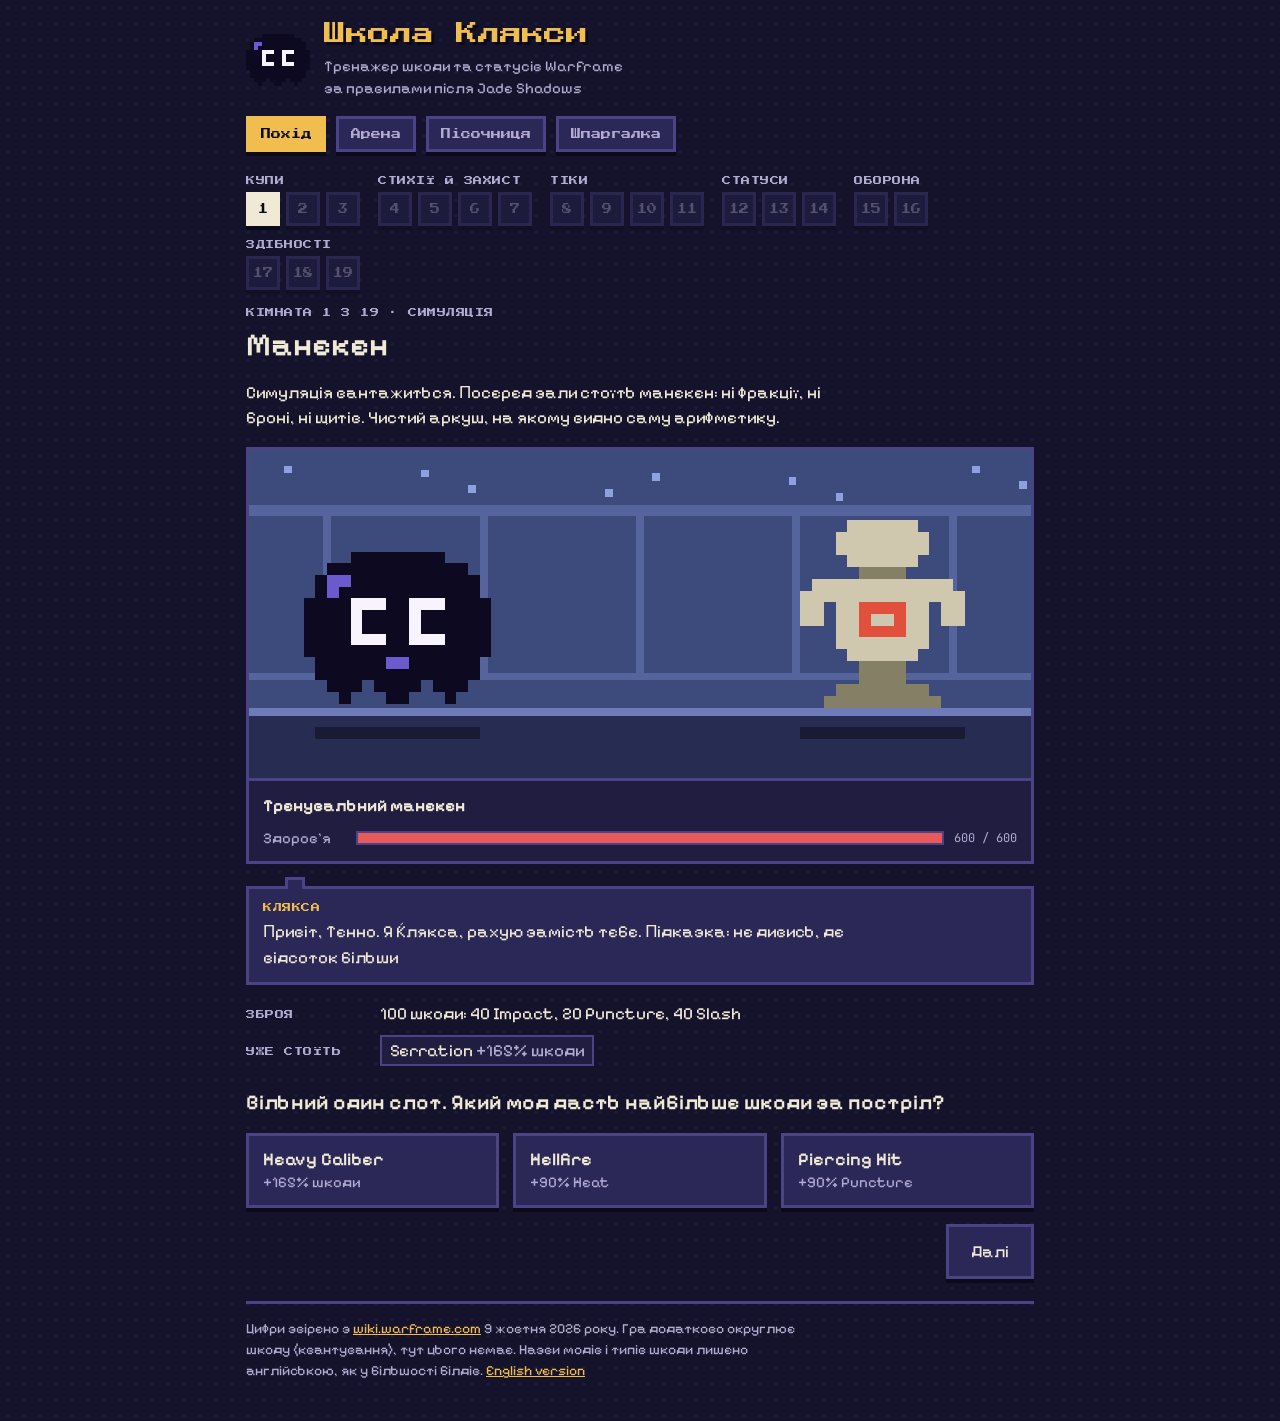
==== index.html @ c926916e "V0.1 Klyaksa First iteration of Klyaksa's journey." ====
<!doctype html>
<html lang="uk">
<head>
<meta charset="utf-8">
<meta name="viewport" content="width=device-width, initial-scale=1, viewport-fit=cover">
<title>Школа Клякси</title>
<meta name="description" content="Піксельний тренажер математики шкоди та статусів Warframe: похід із кімнат-головоломок, арена слабкостей фракцій, пісочниця з модами і шпаргалка.">
<meta property="og:title" content="Школа Клякси">
<meta property="og:description" content="Піксельний тренажер математики шкоди та статусів Warframe: похід із кімнат-головоломок, арена слабкостей фракцій, пісочниця з модами і шпаргалка.">
<link rel="icon" href="data:image/svg+xml,%3Csvg%20xmlns%3D%22http%3A//www.w3.org/2000/svg%22%20viewBox%3D%220%200%2016%2016%22%20shape-rendering%3D%22crispEdges%22%3E%3Crect%20x%3D%224%22%20y%3D%221.5%22%20width%3D%221.02%22%20height%3D%221.02%22%20fill%3D%22%235b46c9%22/%3E%3Crect%20x%3D%225%22%20y%3D%221.5%22%20width%3D%221.02%22%20height%3D%221.02%22%20fill%3D%22%235b46c9%22/%3E%3Crect%20x%3D%226%22%20y%3D%221.5%22%20width%3D%221.02%22%20height%3D%221.02%22%20fill%3D%22%235b46c9%22/%3E%3Crect%20x%3D%227%22%20y%3D%221.5%22%20width%3D%221.02%22%20height%3D%221.02%22%20fill%3D%22%235b46c9%22/%3E%3Crect%20x%3D%228%22%20y%3D%221.5%22%20width%3D%221.02%22%20height%3D%221.02%22%20fill%3D%22%235b46c9%22/%3E%3Crect%20x%3D%229%22%20y%3D%221.5%22%20width%3D%221.02%22%20height%3D%221.02%22%20fill%3D%22%235b46c9%22/%3E%3Crect%20x%3D%2210%22%20y%3D%221.5%22%20width%3D%221.02%22%20height%3D%221.02%22%20fill%3D%22%235b46c9%22/%3E%3Crect%20x%3D%2211%22%20y%3D%221.5%22%20width%3D%221.02%22%20height%3D%221.02%22%20fill%3D%22%235b46c9%22/%3E%3Crect%20x%3D%222%22%20y%3D%222.5%22%20width%3D%221.02%22%20height%3D%221.02%22%20fill%3D%22%235b46c9%22/%3E%3Crect%20x%3D%223%22%20y%3D%222.5%22%20width%3D%221.02%22%20height%3D%221.02%22%20fill%3D%22%235b46c9%22/%3E%3Crect%20x%3D%224%22%20y%3D%222.5%22%20width%3D%221.02%22%20height%3D%221.02%22%20fill%3D%22%235b46c9%22/%3E%3Crect%20x%3D%225%22%20y%3D%222.5%22%20width%3D%221.02%22%20height%3D%221.02%22%20fill%3D%22%235b46c9%22/%3E%3Crect%20x%3D%226%22%20y%3D%222.5%22%20width%3D%221.02%22%20height%3D%221.02%22%20fill%3D%22%235b46c9%22/%3E%3Crect%20x%3D%227%22%20y%3D%222.5%22%20width%3D%221.02%22%20height%3D%221.02%22%20fill%3D%22%235b46c9%22/%3E%3Crect%20x%3D%228%22%20y%3D%222.5%22%20width%3D%221.02%22%20height%3D%221.02%22%20fill%3D%22%235b46c9%22/%3E%3Crect%20x%3D%229%22%20y%3D%222.5%22%20width%3D%221.02%22%20height%3D%221.02%22%20fill%3D%22%235b46c9%22/%3E%3Crect%20x%3D%2210%22%20y%3D%222.5%22%20width%3D%221.02%22%20height%3D%221.02%22%20fill%3D%22%235b46c9%22/%3E%3Crect%20x%3D%2211%22%20y%3D%222.5%22%20width%3D%221.02%22%20height%3D%221.02%22%20fill%3D%22%235b46c9%22/%3E%3Crect%20x%3D%2212%22%20y%3D%222.5%22%20width%3D%221.02%22%20height%3D%221.02%22%20fill%3D%22%235b46c9%22/%3E%3Crect%20x%3D%2213%22%20y%3D%222.5%22%20width%3D%221.02%22%20height%3D%221.02%22%20fill%3D%22%235b46c9%22/%3E%3Crect%20x%3D%221%22%20y%3D%223.5%22%20width%3D%221.02%22%20height%3D%221.02%22%20fill%3D%22%235b46c9%22/%3E%3Crect%20x%3D%222%22%20y%3D%223.5%22%20width%3D%221.02%22%20height%3D%221.02%22%20fill%3D%22%238f7dff%22/%3E%3Crect%20x%3D%223%22%20y%3D%223.5%22%20width%3D%221.02%22%20height%3D%221.02%22%20fill%3D%22%238f7dff%22/%3E%3Crect%20x%3D%224%22%20y%3D%223.5%22%20width%3D%221.02%22%20height%3D%221.02%22%20fill%3D%22%235b46c9%22/%3E%3Crect%20x%3D%225%22%20y%3D%223.5%22%20width%3D%221.02%22%20height%3D%221.02%22%20fill%3D%22%235b46c9%22/%3E%3Crect%20x%3D%226%22%20y%3D%223.5%22%20width%3D%221.02%22%20height%3D%221.02%22%20fill%3D%22%235b46c9%22/%3E%3Crect%20x%3D%227%22%20y%3D%223.5%22%20width%3D%221.02%22%20height%3D%221.02%22%20fill%3D%22%235b46c9%22/%3E%3Crect%20x%3D%228%22%20y%3D%223.5%22%20width%3D%221.02%22%20height%3D%221.02%22%20fill%3D%22%235b46c9%22/%3E%3Crect%20x%3D%229%22%20y%3D%223.5%22%20width%3D%221.02%22%20height%3D%221.02%22%20fill%3D%22%235b46c9%22/%3E%3Crect%20x%3D%2210%22%20y%3D%223.5%22%20width%3D%221.02%22%20height%3D%221.02%22%20fill%3D%22%235b46c9%22/%3E%3Crect%20x%3D%2211%22%20y%3D%223.5%22%20width%3D%221.02%22%20height%3D%221.02%22%20fill%3D%22%235b46c9%22/%3E%3Crect%20x%3D%2212%22%20y%3D%223.5%22%20width%3D%221.02%22%20height%3D%221.02%22%20fill%3D%22%235b46c9%22/%3E%3Crect%20x%3D%2213%22%20y%3D%223.5%22%20width%3D%221.02%22%20height%3D%221.02%22%20fill%3D%22%235b46c9%22/%3E%3Crect%20x%3D%2214%22%20y%3D%223.5%22%20width%3D%221.02%22%20height%3D%221.02%22%20fill%3D%22%235b46c9%22/%3E%3Crect%20x%3D%221%22%20y%3D%224.5%22%20width%3D%221.02%22%20height%3D%221.02%22%20fill%3D%22%235b46c9%22/%3E%3Crect%20x%3D%222%22%20y%3D%224.5%22%20width%3D%221.02%22%20height%3D%221.02%22%20fill%3D%22%238f7dff%22/%3E%3Crect%20x%3D%223%22%20y%3D%224.5%22%20width%3D%221.02%22%20height%3D%221.02%22%20fill%3D%22%235b46c9%22/%3E%3Crect%20x%3D%224%22%20y%3D%224.5%22%20width%3D%221.02%22%20height%3D%221.02%22%20fill%3D%22%235b46c9%22/%3E%3Crect%20x%3D%225%22%20y%3D%224.5%22%20width%3D%221.02%22%20height%3D%221.02%22%20fill%3D%22%235b46c9%22/%3E%3Crect%20x%3D%226%22%20y%3D%224.5%22%20width%3D%221.02%22%20height%3D%221.02%22%20fill%3D%22%235b46c9%22/%3E%3Crect%20x%3D%227%22%20y%3D%224.5%22%20width%3D%221.02%22%20height%3D%221.02%22%20fill%3D%22%235b46c9%22/%3E%3Crect%20x%3D%228%22%20y%3D%224.5%22%20width%3D%221.02%22%20height%3D%221.02%22%20fill%3D%22%235b46c9%22/%3E%3Crect%20x%3D%229%22%20y%3D%224.5%22%20width%3D%221.02%22%20height%3D%221.02%22%20fill%3D%22%235b46c9%22/%3E%3Crect%20x%3D%2210%22%20y%3D%224.5%22%20width%3D%221.02%22%20height%3D%221.02%22%20fill%3D%22%235b46c9%22/%3E%3Crect%20x%3D%2211%22%20y%3D%224.5%22%20width%3D%221.02%22%20height%3D%221.02%22%20fill%3D%22%235b46c9%22/%3E%3Crect%20x%3D%2212%22%20y%3D%224.5%22%20width%3D%221.02%22%20height%3D%221.02%22%20fill%3D%22%235b46c9%22/%3E%3Crect%20x%3D%2213%22%20y%3D%224.5%22%20width%3D%221.02%22%20height%3D%221.02%22%20fill%3D%22%235b46c9%22/%3E%3Crect%20x%3D%2214%22%20y%3D%224.5%22%20width%3D%221.02%22%20height%3D%221.02%22%20fill%3D%22%235b46c9%22/%3E%3Crect%20x%3D%220%22%20y%3D%225.5%22%20width%3D%221.02%22%20height%3D%221.02%22%20fill%3D%22%235b46c9%22/%3E%3Crect%20x%3D%221%22%20y%3D%225.5%22%20width%3D%221.02%22%20height%3D%221.02%22%20fill%3D%22%235b46c9%22/%3E%3Crect%20x%3D%222%22%20y%3D%225.5%22%20width%3D%221.02%22%20height%3D%221.02%22%20fill%3D%22%235b46c9%22/%3E%3Crect%20x%3D%223%22%20y%3D%225.5%22%20width%3D%221.02%22%20height%3D%221.02%22%20fill%3D%22%235b46c9%22/%3E%3Crect%20x%3D%224%22%20y%3D%225.5%22%20width%3D%221.02%22%20height%3D%221.02%22%20fill%3D%22%235b46c9%22/%3E%3Crect%20x%3D%225%22%20y%3D%225.5%22%20width%3D%221.02%22%20height%3D%221.02%22%20fill%3D%22%235b46c9%22/%3E%3Crect%20x%3D%226%22%20y%3D%225.5%22%20width%3D%221.02%22%20height%3D%221.02%22%20fill%3D%22%235b46c9%22/%3E%3Crect%20x%3D%227%22%20y%3D%225.5%22%20width%3D%221.02%22%20height%3D%221.02%22%20fill%3D%22%235b46c9%22/%3E%3Crect%20x%3D%228%22%20y%3D%225.5%22%20width%3D%221.02%22%20height%3D%221.02%22%20fill%3D%22%235b46c9%22/%3E%3Crect%20x%3D%229%22%20y%3D%225.5%22%20width%3D%221.02%22%20height%3D%221.02%22%20fill%3D%22%235b46c9%22/%3E%3Crect%20x%3D%2210%22%20y%3D%225.5%22%20width%3D%221.02%22%20height%3D%221.02%22%20fill%3D%22%235b46c9%22/%3E%3Crect%20x%3D%2211%22%20y%3D%225.5%22%20width%3D%221.02%22%20height%3D%221.02%22%20fill%3D%22%235b46c9%22/%3E%3Crect%20x%3D%2212%22%20y%3D%225.5%22%20width%3D%221.02%22%20height%3D%221.02%22%20fill%3D%22%235b46c9%22/%3E%3Crect%20x%3D%2213%22%20y%3D%225.5%22%20width%3D%221.02%22%20height%3D%221.02%22%20fill%3D%22%235b46c9%22/%3E%3Crect%20x%3D%2214%22%20y%3D%225.5%22%20width%3D%221.02%22%20height%3D%221.02%22%20fill%3D%22%235b46c9%22/%3E%3Crect%20x%3D%2215%22%20y%3D%225.5%22%20width%3D%221.02%22%20height%3D%221.02%22%20fill%3D%22%235b46c9%22/%3E%3Crect%20x%3D%220%22%20y%3D%226.5%22%20width%3D%221.02%22%20height%3D%221.02%22%20fill%3D%22%235b46c9%22/%3E%3Crect%20x%3D%221%22%20y%3D%226.5%22%20width%3D%221.02%22%20height%3D%221.02%22%20fill%3D%22%235b46c9%22/%3E%3Crect%20x%3D%222%22%20y%3D%226.5%22%20width%3D%221.02%22%20height%3D%221.02%22%20fill%3D%22%235b46c9%22/%3E%3Crect%20x%3D%223%22%20y%3D%226.5%22%20width%3D%221.02%22%20height%3D%221.02%22%20fill%3D%22%235b46c9%22/%3E%3Crect%20x%3D%224%22%20y%3D%226.5%22%20width%3D%221.02%22%20height%3D%221.02%22%20fill%3D%22%235b46c9%22/%3E%3Crect%20x%3D%225%22%20y%3D%226.5%22%20width%3D%221.02%22%20height%3D%221.02%22%20fill%3D%22%235b46c9%22/%3E%3Crect%20x%3D%226%22%20y%3D%226.5%22%20width%3D%221.02%22%20height%3D%221.02%22%20fill%3D%22%235b46c9%22/%3E%3Crect%20x%3D%227%22%20y%3D%226.5%22%20width%3D%221.02%22%20height%3D%221.02%22%20fill%3D%22%235b46c9%22/%3E%3Crect%20x%3D%228%22%20y%3D%226.5%22%20width%3D%221.02%22%20height%3D%221.02%22%20fill%3D%22%235b46c9%22/%3E%3Crect%20x%3D%229%22%20y%3D%226.5%22%20width%3D%221.02%22%20height%3D%221.02%22%20fill%3D%22%235b46c9%22/%3E%3Crect%20x%3D%2210%22%20y%3D%226.5%22%20width%3D%221.02%22%20height%3D%221.02%22%20fill%3D%22%235b46c9%22/%3E%3Crect%20x%3D%2211%22%20y%3D%226.5%22%20width%3D%221.02%22%20height%3D%221.02%22%20fill%3D%22%235b46c9%22/%3E%3Crect%20x%3D%2212%22%20y%3D%226.5%22%20width%3D%221.02%22%20height%3D%221.02%22%20fill%3D%22%235b46c9%22/%3E%3Crect%20x%3D%2213%22%20y%3D%226.5%22%20width%3D%221.02%22%20height%3D%221.02%22%20fill%3D%22%235b46c9%22/%3E%3Crect%20x%3D%2214%22%20y%3D%226.5%22%20width%3D%221.02%22%20height%3D%221.02%22%20fill%3D%22%235b46c9%22/%3E%3Crect%20x%3D%2215%22%20y%3D%226.5%22%20width%3D%221.02%22%20height%3D%221.02%22%20fill%3D%22%235b46c9%22/%3E%3Crect%20x%3D%220%22%20y%3D%227.5%22%20width%3D%221.02%22%20height%3D%221.02%22%20fill%3D%22%235b46c9%22/%3E%3Crect%20x%3D%221%22%20y%3D%227.5%22%20width%3D%221.02%22%20height%3D%221.02%22%20fill%3D%22%235b46c9%22/%3E%3Crect%20x%3D%222%22%20y%3D%227.5%22%20width%3D%221.02%22%20height%3D%221.02%22%20fill%3D%22%235b46c9%22/%3E%3Crect%20x%3D%223%22%20y%3D%227.5%22%20width%3D%221.02%22%20height%3D%221.02%22%20fill%3D%22%235b46c9%22/%3E%3Crect%20x%3D%224%22%20y%3D%227.5%22%20width%3D%221.02%22%20height%3D%221.02%22%20fill%3D%22%235b46c9%22/%3E%3Crect%20x%3D%225%22%20y%3D%227.5%22%20width%3D%221.02%22%20height%3D%221.02%22%20fill%3D%22%235b46c9%22/%3E%3Crect%20x%3D%226%22%20y%3D%227.5%22%20width%3D%221.02%22%20height%3D%221.02%22%20fill%3D%22%235b46c9%22/%3E%3Crect%20x%3D%227%22%20y%3D%227.5%22%20width%3D%221.02%22%20height%3D%221.02%22%20fill%3D%22%235b46c9%22/%3E%3Crect%20x%3D%228%22%20y%3D%227.5%22%20width%3D%221.02%22%20height%3D%221.02%22%20fill%3D%22%235b46c9%22/%3E%3Crect%20x%3D%229%22%20y%3D%227.5%22%20width%3D%221.02%22%20height%3D%221.02%22%20fill%3D%22%235b46c9%22/%3E%3Crect%20x%3D%2210%22%20y%3D%227.5%22%20width%3D%221.02%22%20height%3D%221.02%22%20fill%3D%22%235b46c9%22/%3E%3Crect%20x%3D%2211%22%20y%3D%227.5%22%20width%3D%221.02%22%20height%3D%221.02%22%20fill%3D%22%235b46c9%22/%3E%3Crect%20x%3D%2212%22%20y%3D%227.5%22%20width%3D%221.02%22%20height%3D%221.02%22%20fill%3D%22%235b46c9%22/%3E%3Crect%20x%3D%2213%22%20y%3D%227.5%22%20width%3D%221.02%22%20height%3D%221.02%22%20fill%3D%22%235b46c9%22/%3E%3Crect%20x%3D%2214%22%20y%3D%227.5%22%20width%3D%221.02%22%20height%3D%221.02%22%20fill%3D%22%235b46c9%22/%3E%3Crect%20x%3D%2215%22%20y%3D%227.5%22%20width%3D%221.02%22%20height%3D%221.02%22%20fill%3D%22%235b46c9%22/%3E%3Crect%20x%3D%220%22%20y%3D%228.5%22%20width%3D%221.02%22%20height%3D%221.02%22%20fill%3D%22%235b46c9%22/%3E%3Crect%20x%3D%221%22%20y%3D%228.5%22%20width%3D%221.02%22%20height%3D%221.02%22%20fill%3D%22%235b46c9%22/%3E%3Crect%20x%3D%222%22%20y%3D%228.5%22%20width%3D%221.02%22%20height%3D%221.02%22%20fill%3D%22%235b46c9%22/%3E%3Crect%20x%3D%223%22%20y%3D%228.5%22%20width%3D%221.02%22%20height%3D%221.02%22%20fill%3D%22%235b46c9%22/%3E%3Crect%20x%3D%224%22%20y%3D%228.5%22%20width%3D%221.02%22%20height%3D%221.02%22%20fill%3D%22%235b46c9%22/%3E%3Crect%20x%3D%225%22%20y%3D%228.5%22%20width%3D%221.02%22%20height%3D%221.02%22%20fill%3D%22%235b46c9%22/%3E%3Crect%20x%3D%226%22%20y%3D%228.5%22%20width%3D%221.02%22%20height%3D%221.02%22%20fill%3D%22%235b46c9%22/%3E%3Crect%20x%3D%227%22%20y%3D%228.5%22%20width%3D%221.02%22%20height%3D%221.02%22%20fill%3D%22%235b46c9%22/%3E%3Crect%20x%3D%228%22%20y%3D%228.5%22%20width%3D%221.02%22%20height%3D%221.02%22%20fill%3D%22%235b46c9%22/%3E%3Crect%20x%3D%229%22%20y%3D%228.5%22%20width%3D%221.02%22%20height%3D%221.02%22%20fill%3D%22%235b46c9%22/%3E%3Crect%20x%3D%2210%22%20y%3D%228.5%22%20width%3D%221.02%22%20height%3D%221.02%22%20fill%3D%22%235b46c9%22/%3E%3Crect%20x%3D%2211%22%20y%3D%228.5%22%20width%3D%221.02%22%20height%3D%221.02%22%20fill%3D%22%235b46c9%22/%3E%3Crect%20x%3D%2212%22%20y%3D%228.5%22%20width%3D%221.02%22%20height%3D%221.02%22%20fill%3D%22%235b46c9%22/%3E%3Crect%20x%3D%2213%22%20y%3D%228.5%22%20width%3D%221.02%22%20height%3D%221.02%22%20fill%3D%22%235b46c9%22/%3E%3Crect%20x%3D%2214%22%20y%3D%228.5%22%20width%3D%221.02%22%20height%3D%221.02%22%20fill%3D%22%235b46c9%22/%3E%3Crect%20x%3D%2215%22%20y%3D%228.5%22%20width%3D%221.02%22%20height%3D%221.02%22%20fill%3D%22%235b46c9%22/%3E%3Crect%20x%3D%220%22%20y%3D%229.5%22%20width%3D%221.02%22%20height%3D%221.02%22%20fill%3D%22%235b46c9%22/%3E%3Crect%20x%3D%221%22%20y%3D%229.5%22%20width%3D%221.02%22%20height%3D%221.02%22%20fill%3D%22%235b46c9%22/%3E%3Crect%20x%3D%222%22%20y%3D%229.5%22%20width%3D%221.02%22%20height%3D%221.02%22%20fill%3D%22%235b46c9%22/%3E%3Crect%20x%3D%223%22%20y%3D%229.5%22%20width%3D%221.02%22%20height%3D%221.02%22%20fill%3D%22%235b46c9%22/%3E%3Crect%20x%3D%224%22%20y%3D%229.5%22%20width%3D%221.02%22%20height%3D%221.02%22%20fill%3D%22%235b46c9%22/%3E%3Crect%20x%3D%225%22%20y%3D%229.5%22%20width%3D%221.02%22%20height%3D%221.02%22%20fill%3D%22%235b46c9%22/%3E%3Crect%20x%3D%226%22%20y%3D%229.5%22%20width%3D%221.02%22%20height%3D%221.02%22%20fill%3D%22%235b46c9%22/%3E%3Crect%20x%3D%227%22%20y%3D%229.5%22%20width%3D%221.02%22%20height%3D%221.02%22%20fill%3D%22%235b46c9%22/%3E%3Crect%20x%3D%228%22%20y%3D%229.5%22%20width%3D%221.02%22%20height%3D%221.02%22%20fill%3D%22%235b46c9%22/%3E%3Crect%20x%3D%229%22%20y%3D%229.5%22%20width%3D%221.02%22%20height%3D%221.02%22%20fill%3D%22%235b46c9%22/%3E%3Crect%20x%3D%2210%22%20y%3D%229.5%22%20width%3D%221.02%22%20height%3D%221.02%22%20fill%3D%22%235b46c9%22/%3E%3Crect%20x%3D%2211%22%20y%3D%229.5%22%20width%3D%221.02%22%20height%3D%221.02%22%20fill%3D%22%235b46c9%22/%3E%3Crect%20x%3D%2212%22%20y%3D%229.5%22%20width%3D%221.02%22%20height%3D%221.02%22%20fill%3D%22%235b46c9%22/%3E%3Crect%20x%3D%2213%22%20y%3D%229.5%22%20width%3D%221.02%22%20height%3D%221.02%22%20fill%3D%22%235b46c9%22/%3E%3Crect%20x%3D%2214%22%20y%3D%229.5%22%20width%3D%221.02%22%20height%3D%221.02%22%20fill%3D%22%235b46c9%22/%3E%3Crect%20x%3D%2215%22%20y%3D%229.5%22%20width%3D%221.02%22%20height%3D%221.02%22%20fill%3D%22%235b46c9%22/%3E%3Crect%20x%3D%221%22%20y%3D%2210.5%22%20width%3D%221.02%22%20height%3D%221.02%22%20fill%3D%22%235b46c9%22/%3E%3Crect%20x%3D%222%22%20y%3D%2210.5%22%20width%3D%221.02%22%20height%3D%221.02%22%20fill%3D%22%235b46c9%22/%3E%3Crect%20x%3D%223%22%20y%3D%2210.5%22%20width%3D%221.02%22%20height%3D%221.02%22%20fill%3D%22%235b46c9%22/%3E%3Crect%20x%3D%224%22%20y%3D%2210.5%22%20width%3D%221.02%22%20height%3D%221.02%22%20fill%3D%22%235b46c9%22/%3E%3Crect%20x%3D%225%22%20y%3D%2210.5%22%20width%3D%221.02%22%20height%3D%221.02%22%20fill%3D%22%235b46c9%22/%3E%3Crect%20x%3D%226%22%20y%3D%2210.5%22%20width%3D%221.02%22%20height%3D%221.02%22%20fill%3D%22%235b46c9%22/%3E%3Crect%20x%3D%227%22%20y%3D%2210.5%22%20width%3D%221.02%22%20height%3D%221.02%22%20fill%3D%22%235b46c9%22/%3E%3Crect%20x%3D%228%22%20y%3D%2210.5%22%20width%3D%221.02%22%20height%3D%221.02%22%20fill%3D%22%235b46c9%22/%3E%3Crect%20x%3D%229%22%20y%3D%2210.5%22%20width%3D%221.02%22%20height%3D%221.02%22%20fill%3D%22%235b46c9%22/%3E%3Crect%20x%3D%2210%22%20y%3D%2210.5%22%20width%3D%221.02%22%20height%3D%221.02%22%20fill%3D%22%235b46c9%22/%3E%3Crect%20x%3D%2211%22%20y%3D%2210.5%22%20width%3D%221.02%22%20height%3D%221.02%22%20fill%3D%22%235b46c9%22/%3E%3Crect%20x%3D%2212%22%20y%3D%2210.5%22%20width%3D%221.02%22%20height%3D%221.02%22%20fill%3D%22%235b46c9%22/%3E%3Crect%20x%3D%2213%22%20y%3D%2210.5%22%20width%3D%221.02%22%20height%3D%221.02%22%20fill%3D%22%235b46c9%22/%3E%3Crect%20x%3D%2214%22%20y%3D%2210.5%22%20width%3D%221.02%22%20height%3D%221.02%22%20fill%3D%22%235b46c9%22/%3E%3Crect%20x%3D%221%22%20y%3D%2211.5%22%20width%3D%221.02%22%20height%3D%221.02%22%20fill%3D%22%235b46c9%22/%3E%3Crect%20x%3D%222%22%20y%3D%2211.5%22%20width%3D%221.02%22%20height%3D%221.02%22%20fill%3D%22%235b46c9%22/%3E%3Crect%20x%3D%223%22%20y%3D%2211.5%22%20width%3D%221.02%22%20height%3D%221.02%22%20fill%3D%22%235b46c9%22/%3E%3Crect%20x%3D%224%22%20y%3D%2211.5%22%20width%3D%221.02%22%20height%3D%221.02%22%20fill%3D%22%235b46c9%22/%3E%3Crect%20x%3D%225%22%20y%3D%2211.5%22%20width%3D%221.02%22%20height%3D%221.02%22%20fill%3D%22%235b46c9%22/%3E%3Crect%20x%3D%226%22%20y%3D%2211.5%22%20width%3D%221.02%22%20height%3D%221.02%22%20fill%3D%22%235b46c9%22/%3E%3Crect%20x%3D%227%22%20y%3D%2211.5%22%20width%3D%221.02%22%20height%3D%221.02%22%20fill%3D%22%235b46c9%22/%3E%3Crect%20x%3D%228%22%20y%3D%2211.5%22%20width%3D%221.02%22%20height%3D%221.02%22%20fill%3D%22%235b46c9%22/%3E%3Crect%20x%3D%229%22%20y%3D%2211.5%22%20width%3D%221.02%22%20height%3D%221.02%22%20fill%3D%22%235b46c9%22/%3E%3Crect%20x%3D%2210%22%20y%3D%2211.5%22%20width%3D%221.02%22%20height%3D%221.02%22%20fill%3D%22%235b46c9%22/%3E%3Crect%20x%3D%2211%22%20y%3D%2211.5%22%20width%3D%221.02%22%20height%3D%221.02%22%20fill%3D%22%235b46c9%22/%3E%3Crect%20x%3D%2212%22%20y%3D%2211.5%22%20width%3D%221.02%22%20height%3D%221.02%22%20fill%3D%22%235b46c9%22/%3E%3Crect%20x%3D%2213%22%20y%3D%2211.5%22%20width%3D%221.02%22%20height%3D%221.02%22%20fill%3D%22%235b46c9%22/%3E%3Crect%20x%3D%2214%22%20y%3D%2211.5%22%20width%3D%221.02%22%20height%3D%221.02%22%20fill%3D%22%235b46c9%22/%3E%3Crect%20x%3D%222%22%20y%3D%2212.5%22%20width%3D%221.02%22%20height%3D%221.02%22%20fill%3D%22%235b46c9%22/%3E%3Crect%20x%3D%223%22%20y%3D%2212.5%22%20width%3D%221.02%22%20height%3D%221.02%22%20fill%3D%22%235b46c9%22/%3E%3Crect%20x%3D%224%22%20y%3D%2212.5%22%20width%3D%221.02%22%20height%3D%221.02%22%20fill%3D%22%235b46c9%22/%3E%3Crect%20x%3D%226%22%20y%3D%2212.5%22%20width%3D%221.02%22%20height%3D%221.02%22%20fill%3D%22%235b46c9%22/%3E%3Crect%20x%3D%227%22%20y%3D%2212.5%22%20width%3D%221.02%22%20height%3D%221.02%22%20fill%3D%22%235b46c9%22/%3E%3Crect%20x%3D%228%22%20y%3D%2212.5%22%20width%3D%221.02%22%20height%3D%221.02%22%20fill%3D%22%235b46c9%22/%3E%3Crect%20x%3D%229%22%20y%3D%2212.5%22%20width%3D%221.02%22%20height%3D%221.02%22%20fill%3D%22%235b46c9%22/%3E%3Crect%20x%3D%2211%22%20y%3D%2212.5%22%20width%3D%221.02%22%20height%3D%221.02%22%20fill%3D%22%235b46c9%22/%3E%3Crect%20x%3D%2212%22%20y%3D%2212.5%22%20width%3D%221.02%22%20height%3D%221.02%22%20fill%3D%22%235b46c9%22/%3E%3Crect%20x%3D%2213%22%20y%3D%2212.5%22%20width%3D%221.02%22%20height%3D%221.02%22%20fill%3D%22%235b46c9%22/%3E%3Crect%20x%3D%223%22%20y%3D%2213.5%22%20width%3D%221.02%22%20height%3D%221.02%22%20fill%3D%22%235b46c9%22/%3E%3Crect%20x%3D%227%22%20y%3D%2213.5%22%20width%3D%221.02%22%20height%3D%221.02%22%20fill%3D%22%235b46c9%22/%3E%3Crect%20x%3D%228%22%20y%3D%2213.5%22%20width%3D%221.02%22%20height%3D%221.02%22%20fill%3D%22%235b46c9%22/%3E%3Crect%20x%3D%2212%22%20y%3D%2213.5%22%20width%3D%221.02%22%20height%3D%221.02%22%20fill%3D%22%235b46c9%22/%3E%3Crect%20x%3D%224%22%20y%3D%225.5%22%20width%3D%223%22%20height%3D%224%22%20fill%3D%22%23fff%22/%3E%3Crect%20x%3D%225%22%20y%3D%226.5%22%20width%3D%222%22%20height%3D%222%22%20fill%3D%22%230d0920%22/%3E%3Crect%20x%3D%229%22%20y%3D%225.5%22%20width%3D%223%22%20height%3D%224%22%20fill%3D%22%23fff%22/%3E%3Crect%20x%3D%2210%22%20y%3D%226.5%22%20width%3D%222%22%20height%3D%222%22%20fill%3D%22%230d0920%22/%3E%3C/svg%3E">
<link rel="preconnect" href="https://fonts.googleapis.com">
<link rel="preconnect" href="https://fonts.gstatic.com" crossorigin>
<link rel="stylesheet" href="https://fonts.googleapis.com/css2?family=JetBrains+Mono:wght@400;700&family=Pixelify+Sans:wght@400;600&family=Press+Start+2P&display=swap">
<style>
html { -webkit-text-size-adjust: 100%; }
body { margin: 0; }
img { max-width: 100%; }
[hidden] { display: none !important; }
:root {
  /* Layout: one narrow cartridge column. The scene sits on top, the choice under it, the arithmetic under the choice. */
  color-scheme: dark;
  --void: #15132b; --panel: #201d40; --panel-2: #2b2757; --line: #4a4487; --pit: #0b0a18;
  --ink: #efe9d6; --dim: #b3acd2; --gold: #f0bd4e;
  --good: #86dba6; --bad: #f58a78;
  --shield: #58b4ff; --health: #e85a5a; --armor: #f0c64a;
  --f-display: "Press Start 2P", "Courier New", monospace;
  --f-body: "Pixelify Sans", "Trebuchet MS", Verdana, sans-serif;
  --f-data: "JetBrains Mono", ui-monospace, Consolas, monospace;
}
* { box-sizing: border-box; }
body {
  background: var(--void); color: var(--ink);
  background-image: radial-gradient(var(--panel) 1px, transparent 1px); background-size: 16px 16px;
  font: 17px/1.5 var(--f-body);
}
.wrap { max-width: 820px; margin-inline: auto; padding-inline: 16px; padding-block: 20px 40px; display: flex; flex-direction: column; gap: 22px; }
p, h1, h2, h3, h4, ul, ol, dl, dd, pre { margin: 0; }
a { color: var(--gold); }
canvas { image-rendering: pixelated; }

/* Шапка */
.top { display: flex; flex-wrap: wrap; gap: 16px 24px; align-items: center; justify-content: space-between; }
.brand { display: flex; gap: 14px; align-items: center; min-width: 0; }
.brand .logo { width: 64px; height: 52px; flex: none; }
h1 { font: 400 clamp(15px, 4.2vw, 22px)/1.3 var(--f-display); color: var(--gold); text-shadow: 3px 3px 0 var(--pit); }
.tag { color: var(--dim); font-size: 15px; margin-top: 6px; max-width: 34ch; }
.tabs { display: flex; flex-wrap: wrap; gap: 10px; }

/* Кнопки */
.btn, .tab, .pip {
  font: inherit; color: var(--ink); background: var(--panel-2); border: 3px solid var(--line);
  box-shadow: 0 4px 0 0 var(--pit); cursor: pointer; text-align: left; border-radius: 0;
}
.btn:active:not(:disabled), .tab:active, .pip:active:not(:disabled) { transform: translateY(3px); box-shadow: 0 1px 0 0 var(--pit); }
.btn:hover:not(:disabled), .tab:hover, .pip:hover:not(:disabled) { border-color: var(--gold); }
:focus-visible { outline: 3px solid var(--gold); outline-offset: 3px; }
.tab { padding: 8px 12px; font: 400 10px/1.4 var(--f-display); color: var(--dim); }
.tab[aria-selected="true"] { color: var(--pit); background: var(--gold); border-color: var(--gold); }
.btn { padding: 12px 14px; }
.btn.go { background: var(--gold); border-color: var(--gold); color: var(--pit); font-weight: 600; }
.btn.next { padding-inline: 22px; }

/* Похід */
.run, .sheet { display: flex; flex-direction: column; gap: 16px; }
.pips { list-style: none; padding: 0; display: flex; flex-wrap: wrap; gap: 12px 18px; }
.chap { display: flex; flex-direction: column; gap: 4px; }
.chap ol { list-style: none; padding: 0; display: flex; gap: 6px; }
.pip { width: 34px; height: 34px; text-align: center; padding: 0; font: 400 10px/1 var(--f-display); color: var(--dim); }
.pip:disabled { opacity: .4; cursor: default; }
.pip.done { color: var(--good); border-color: var(--good); }
.pip.star { color: var(--gold); border-color: var(--gold); font-size: 14px; }
.pip.cur { background: var(--ink); color: var(--pit); border-color: var(--ink); }
.eyebrow, .lab, .who { font: 400 9px/1.6 var(--f-display); letter-spacing: .06em; text-transform: uppercase; color: var(--dim); }
h2 { font: 600 clamp(24px, 6vw, 32px)/1.15 var(--f-body); text-wrap: balance; margin-top: 6px; }
.narr { max-width: 62ch; }
.stage { position: relative; border: 3px solid var(--line); background: var(--pit); }
.stage canvas { display: block; width: 100%; height: auto; }
.dmg {
  position: absolute; right: 9%; top: 12%; opacity: 0; pointer-events: none;
  font: 400 clamp(11px, 3.2vw, 20px)/1 var(--f-display); color: var(--gold); text-shadow: 2px 2px 0 var(--pit), -2px 2px 0 var(--pit);
}
.dmg.pop { animation: pop 1.3s steps(10) forwards; }
@keyframes pop { 0% { opacity: 1; transform: translateY(14px); } 70% { opacity: 1; } 100% { opacity: 0; transform: translateY(-14px); } }
.target { margin-top: -16px; border: 3px solid var(--line); border-top: 0; background: var(--panel); padding: 12px 14px; display: flex; flex-direction: column; gap: 8px; }
.t-name { display: flex; flex-wrap: wrap; gap: 8px 10px; align-items: center; }
.chip { font: 400 13px/1.4 var(--f-data); padding: 1px 8px; border: 2px solid var(--line); color: var(--dim); }
.chip.arm { color: var(--armor); border-color: var(--armor); }
.bar { display: grid; grid-template-columns: 5.2rem minmax(0, 1fr) auto; gap: 10px; align-items: center; }
.b-l { font-size: 15px; color: var(--dim); }
.b-t { height: 14px; background: var(--pit); border: 2px solid var(--line); }
.b-t i { display: block; height: 100%; background: var(--health); transition: width .6s steps(12); }
.bar.sh .b-t i { background: var(--shield); }
.bar.ar .b-t i { background: var(--armor); }
.b-v { font: 400 12px/1 var(--f-data); font-variant-numeric: tabular-nums; color: var(--dim); }
.bubble { position: relative; margin-top: 6px; background: var(--panel-2); border: 3px solid var(--line); padding: 12px 14px; }
.bubble::before { content: ""; position: absolute; left: 36px; top: -12px; width: 14px; height: 9px; background: var(--panel-2); border: 3px solid var(--line); border-bottom: 0; }
.who { color: var(--gold); margin-bottom: 4px; }
.line { max-width: 62ch; }
.line .off { visibility: hidden; }
.kit { display: flex; flex-direction: column; gap: 8px; }
.kit-row { display: flex; flex-wrap: wrap; gap: 4px 14px; align-items: baseline; }
.kit-row .lab { flex: 0 0 7.5rem; }
.kit-row > span:last-child { min-width: 0; flex: 1 1 14rem; }
.chips { display: flex; flex-wrap: wrap; gap: 8px; }
.mod { border: 2px solid var(--line); background: var(--panel); padding: 1px 8px; }
.mod i { font-style: normal; color: var(--dim); }
.ask { font: 600 21px/1.25 var(--f-body); text-wrap: balance; margin-top: 8px; }
.opts { display: grid; grid-template-columns: repeat(auto-fit, minmax(200px, 1fr)); gap: 14px; }
.opts.four { grid-template-columns: repeat(auto-fit, minmax(140px, 1fr)); }
.opt { display: flex; flex-direction: column; gap: 3px; min-width: 0; }
.o-t { font-weight: 600; font-size: 18px; line-height: 1.25; }
.o-s { color: var(--dim); font-size: 15px; line-height: 1.3; }
.o-v { margin-top: 6px; font: 700 13px/1 var(--f-data); color: var(--dim); }
.opt.was { background: var(--panel); }
.opt.best { border-color: var(--good); }
.opt.best .o-v { color: var(--good); }
.opt.wrong { border-color: var(--bad); }
.opt[aria-pressed="true"] { box-shadow: 0 4px 0 0 var(--pit), inset 0 0 0 2px var(--ink); }
.opt:disabled { cursor: default; opacity: .85; }

/* Результат */
.result { border: 3px solid var(--line); background: var(--panel); padding: 16px; display: flex; flex-direction: column; gap: 14px; scroll-margin: 16px; }
.res-head { display: flex; flex-wrap: wrap; gap: 10px 16px; align-items: flex-end; justify-content: space-between; }
.big { font: 400 clamp(20px, 6vw, 28px)/1.2 var(--f-display); color: var(--gold); margin-top: 6px; font-variant-numeric: tabular-nums; }
.verdict { font: 400 10px/1.5 var(--f-display); padding: 6px 9px; border: 2px solid currentColor; }
.verdict.good { color: var(--good); }
.verdict.bad { color: var(--bad); }
.say { display: grid; grid-template-columns: 48px minmax(0, 1fr); gap: 14px; align-items: start; }
.say .face { width: 48px; height: 39px; }
.say p { max-width: 60ch; }
.tbl { overflow-x: auto; }
.how { width: 100%; border-collapse: collapse; font: 400 13px/1.45 var(--f-data); font-variant-numeric: tabular-nums; }
.how td { padding: 6px 0; border-bottom: 1px dashed var(--line); vertical-align: top; }
.how td:last-child { text-align: right; white-space: nowrap; padding-left: 14px; }
.how tr.sum td { color: var(--ink); font-weight: 700; }
.how tr.total td { color: var(--gold); font-weight: 700; border-bottom: 0; border-top: 2px solid var(--line); }
.how td:first-child { color: var(--dim); }
.weak { display: flex; flex-wrap: wrap; gap: 6px 16px; align-items: baseline; font-size: 15px; }
.ty { display: inline-flex; align-items: center; gap: 5px; white-space: nowrap; }
.ty::before { content: ""; width: 9px; height: 9px; background: var(--c, var(--dim)); flex: none; }
.ty[data-t="Impact"] { --c: #a9bdd0; } .ty[data-t="Puncture"] { --c: #d2bf9f; } .ty[data-t="Slash"] { --c: #e08f8f; }
.ty[data-t="Heat"] { --c: #f2884b; } .ty[data-t="Cold"] { --c: #7fd1f0; } .ty[data-t="Electricity"] { --c: #b79cf5; } .ty[data-t="Toxin"] { --c: #8fd16a; }
.ty[data-t="Blast"] { --c: #f2c14b; } .ty[data-t="Corrosive"] { --c: #b5d14a; } .ty[data-t="Gas"] { --c: #5fd1a8; }
.ty[data-t="Magnetic"] { --c: #6f8df5; } .ty[data-t="Radiation"] { --c: #f0e06a; } .ty[data-t="Viral"] { --c: #e58fd0; } .ty[data-t="Void"] { --c: #8ff0e0; }
.cmp { display: flex; flex-direction: column; gap: 8px; }
.c-row { display: grid; grid-template-columns: minmax(0, 1.3fr) minmax(0, 2fr) 4.6rem; gap: 10px; align-items: center; }
.c-n { font-size: 15px; line-height: 1.25; }
.c-b { height: 12px; background: var(--pit); border: 2px solid var(--line); }
.c-b i { display: block; height: 100%; background: var(--dim); }
.c-row.best .c-b i { background: var(--good); }
.c-row.now .c-n { color: var(--gold); }
.c-row.un { color: var(--dim); }
.c-v { font: 400 13px/1 var(--f-data); text-align: right; font-variant-numeric: tabular-nums; }
.nav { display: flex; justify-content: flex-end; gap: 12px; flex-wrap: wrap; }
.nav.two { justify-content: space-between; }
.rules { padding-left: 1.2em; display: flex; flex-direction: column; gap: 8px; max-width: 64ch; }

/* Пісочниця */
.sb-sum {
  position: sticky; top: 0; z-index: 3; margin-top: -16px; border: 3px solid var(--line); background: var(--panel);
  padding: 10px 14px; display: flex; flex-wrap: wrap; gap: 4px 16px; align-items: flex-end; justify-content: space-between;
}
.sb-sum .big { margin-top: 2px; }
.sum-r { display: flex; flex-direction: column; align-items: flex-end; gap: 2px; }
.link { font: inherit; font-size: 15px; color: var(--gold); background: none; border: 0; padding: 4px 0; text-decoration: underline; cursor: pointer; }
.sandbox .result { scroll-margin-top: 104px; }
.mult { font: 700 14px/1.4 var(--f-data); color: var(--good); font-variant-numeric: tabular-nums; }
fieldset { border: 3px solid var(--line); margin: 0; padding: 10px 14px 14px; min-width: 0; display: flex; flex-direction: column; gap: 10px; }
legend { padding: 0 8px; }
.seg { display: grid; grid-template-columns: repeat(3, minmax(0, 1fr)); gap: 10px; }
.seg .btn { text-align: center; padding: 10px 4px; overflow-wrap: anywhere; }
.seg .btn[aria-pressed="true"] { background: var(--ink); color: var(--pit); border-color: var(--ink); font-weight: 600; }
.w-desc { color: var(--dim); font-size: 15px; }
.fields { display: flex; flex-wrap: wrap; gap: 12px 18px; align-items: flex-end; }
.fields label { display: flex; flex-direction: column; gap: 4px; font-size: 15px; color: var(--dim); min-width: 0; }
.fields label.chk { flex-direction: row; align-items: center; gap: 8px; color: var(--ink); min-height: 44px; cursor: pointer; }
select { font: inherit; color: var(--ink); background: var(--panel-2); border: 3px solid var(--line); border-radius: 0; padding: 8px 10px; max-width: 100%; }
input[type="checkbox"] { width: 20px; height: 20px; margin: 0; accent-color: var(--gold); }
.sb-head { display: flex; justify-content: space-between; align-items: center; gap: 12px; margin-top: 6px; }
.btn.small { padding: 6px 12px; font-size: 15px; }
.slots { list-style: none; padding: 0; display: grid; grid-template-columns: repeat(auto-fill, minmax(150px, 1fr)); gap: 10px; }
.slot { min-height: 48px; display: flex; align-items: center; gap: 8px; padding: 8px 12px; width: 100%; line-height: 1.25; }
.slot.empty { border: 3px dashed var(--line); color: var(--line); font: 400 10px/1 var(--f-display); }
.slot .x { margin-left: auto; color: var(--dim); font: 700 16px/1 var(--f-data); }
.palette { display: flex; flex-direction: column; gap: 14px; }
.pal-g { display: flex; flex-direction: column; gap: 8px; }
.pal { display: grid; grid-template-columns: repeat(auto-fill, minmax(150px, 1fr)); gap: 10px; }
.pal .btn { padding: 8px 12px; display: flex; flex-direction: column; gap: 1px; min-width: 0; }
.pal .o-t { font-size: 17px; }
.pal .btn:disabled { opacity: .45; cursor: default; }
.pl { display: inline-block; width: 9px; height: 9px; margin-right: 7px; background: var(--dim); flex: none; }
.pl[data-p="base"] { background: var(--gold); } .pl[data-p="elem"] { background: #5fd1a8; } .pl[data-p="fac"] { background: #e58fd0; }
.pl[data-p="crit"] { background: #f2884b; } .pl[data-p="ms"] { background: var(--shield); } .pl[data-p="st"] { background: #8fd16a; }
.piles b { color: var(--ink); font-weight: 400; }
.piles .f { display: block; font-size: 12px; white-space: normal; }
.piles tr.off td { opacity: .5; }
.parts { list-style: none; padding: 0; display: flex; flex-direction: column; gap: 10px; }
.part { border-left: 3px solid var(--line); padding-left: 10px; display: flex; flex-direction: column; gap: 2px; }
.p-h { display: flex; flex-wrap: wrap; gap: 4px 12px; align-items: center; }
.p-h .ty { font-weight: 600; }
.tm { font: 700 12px/1 var(--f-data); padding: 3px 6px; border: 2px solid currentColor; }
.tm.up { color: var(--good); } .tm.down { color: var(--bad); }
.p-s { color: var(--dim); font-size: 15px; }

/* Шпаргалка */
.fx { width: 100%; border-collapse: collapse; }
.fx th { text-align: left; font: 400 9px/1.6 var(--f-display); color: var(--dim); padding: 0 12px 8px 0; }
.fx td { padding: 8px 12px 8px 0; border-top: 1px dashed var(--line); vertical-align: top; }
.fx .none { color: var(--dim); }
.fx.xh { min-width: 520px; }
.fx.xh td:first-child { font-weight: 600; }
.fx.xh td:last-child { color: var(--dim); }
.narr.small { font-size: 15px; color: var(--dim); }
.formula { font: 400 13px/1.7 var(--f-data); background: var(--panel); border: 3px solid var(--line); padding: 14px; width: max-content; min-width: 100%; }
.combos { list-style: none; padding: 0; display: grid; grid-template-columns: repeat(auto-fit, minmax(230px, 1fr)); gap: 8px 16px; }
.status { display: flex; flex-direction: column; gap: 10px; }
.status > div { display: flex; flex-wrap: wrap; gap: 2px 14px; }
.status dt { flex: 0 0 8rem; font-weight: 600; }
.status dd { flex: 1 1 16rem; min-width: 0; max-width: 60ch; }
.foot { color: var(--dim); font-size: 14px; border-top: 3px solid var(--line); padding-top: 14px; }
.foot p { max-width: 70ch; }
@media (prefers-reduced-motion: reduce) { .b-t i { transition: none; } .dmg.pop { animation: none; } }
</style>
</head>
<body>
<div class="wrap">
  <header class="top">
    <div class="brand">
      <canvas class="face logo" width="16" height="13" data-mood="idle" aria-hidden="true"></canvas>
      <div><h1>Школа Клякси</h1><p class="tag">Тренажер шкоди та статусів Warframe за правилами після Jade Shadows</p></div>
    </div>
    <nav class="tabs" role="tablist" aria-label="Режими">
      <button type="button" class="tab" role="tab" data-view="run" id="tab-run">Похід</button>
      <button type="button" class="tab" role="tab" data-view="arena" id="tab-arena">Арена</button>
      <button type="button" class="tab" role="tab" data-view="sandbox" id="tab-sandbox">Пісочниця</button>
      <button type="button" class="tab" role="tab" data-view="sheet" id="tab-sheet">Шпаргалка</button>
    </nav>
  </header>
  <main id="view"></main>
  <footer class="foot"><p>Цифри звірено з <a href="https://wiki.warframe.com/w/Damage">wiki.warframe.com</a> 9 жовтня 2026 року. Гра додатково округлює шкоду (квантування), тут цього немає. Назви модів і типів шкоди лишено англійською, як у більшості білдів. <a href="en.html">English version</a></p></footer>
</div>
<script>
/* ---------- Рушій розрахунку. Правила після Update 36 (Jade Shadows). ---------- */
const FACTIONS = {
  none:     { name: 'Без фракції',     plus: [],                          minus: [] },
  grineer:  { name: 'Grineer',         plus: ['Impact', 'Corrosive'],     minus: [] },
  kuva:     { name: 'Kuva Grineer',    plus: ['Impact', 'Corrosive'],     minus: ['Heat'] },
  corpus:   { name: 'Corpus',          plus: ['Puncture', 'Magnetic'],    minus: [] },
  amalgam:  { name: 'Corpus Amalgam',  plus: ['Electricity', 'Magnetic'], minus: ['Blast'] },
  infested: { name: 'Infested',        plus: ['Slash', 'Heat'],           minus: [] },
  deimos:   { name: 'Infested Deimos', plus: ['Blast', 'Gas'],            minus: ['Viral'] },
  orokin:   { name: 'Orokin',          plus: ['Puncture', 'Viral'],       minus: ['Radiation'] },
  sentient: { name: 'Sentient',        plus: ['Cold', 'Radiation'],       minus: ['Corrosive'] },
  narmer:   { name: 'Narmer',          plus: ['Slash', 'Toxin'],          minus: ['Magnetic'] },
  murmur:   { name: 'The Murmur',      plus: ['Electricity', 'Radiation'],minus: ['Viral'] },
  zariman:  { name: 'Zariman',         plus: ['Void'],                    minus: [] },
  scaldra:  { name: 'Scaldra',         plus: ['Impact', 'Corrosive'],     minus: ['Gas'] },
  techrot:  { name: 'Techrot',         plus: ['Gas', 'Magnetic'],         minus: ['Cold'] },
  anarchs:  { name: 'Anarchs',         plus: ['Impact', 'Electricity'],   minus: ['Radiation'] },
};
const COMBO = {
  'Cold+Heat': 'Blast', 'Electricity+Toxin': 'Corrosive', 'Heat+Toxin': 'Gas',
  'Cold+Electricity': 'Magnetic', 'Electricity+Heat': 'Radiation', 'Cold+Toxin': 'Viral',
};
const PHYS = ['Impact', 'Puncture', 'Slash'];

function typeMod(fid, type) {
  const f = FACTIONS[fid];
  return f.plus.includes(type) ? 1.5 : f.minus.includes(type) ? 0.5 : 1;
}
function armorDR(a) {
  if (a <= 0) return 0;
  return a <= 2700 ? 0.9 * Math.sqrt(a / 2700) : a / (a + 300);
}
function corrosiveStrip(n) { return n > 0 ? Math.min(0.8, 0.26 + 0.06 * (n - 1)) : 0; }
function viralMult(n) { return n > 0 ? 1 + Math.min(3.25, 1 + 0.25 * (n - 1)) : 1; }

/* Стихії зливаються попарно в порядку слотів: 1+2, 3+4. Непарна лишається сама. */
function combine(elems) {
  const order = [], sum = {};
  for (const e of elems) {
    if (!(e.el in sum)) { order.push(e.el); sum[e.el] = 0; }
    sum[e.el] += e.v;
  }
  const out = [];
  for (let i = 0; i < order.length; i += 2) {
    const a = order[i], b = order[i + 1];
    if (b) out.push({ el: COMBO[[a, b].sort().join('+')], v: sum[a] + sum[b], from: [a, b] });
    else out.push({ el: a, v: sum[a] });
  }
  return out;
}

function build(weapon, mods) {
  let baseB = 0, fac = 0, ccFlat = 0, sd = 0;
  const scList = [], msList = [], ccList = [], cdList = [], baseList = [], phys = { Impact: 0, Puncture: 0, Slash: 0 }, elems = [], prim = {};
  for (const m of mods.flatMap(x => x.fx || [x])) {
    if (m.k === 'base') { baseB += m.v; baseList.push(m.v); }
    else if (m.k === 'faction') fac += m.v;
    else if (m.k === 'cc') ccList.push(m.v);
    else if (m.k === 'cd') cdList.push(m.v);
    else if (m.k === 'ccflat') ccFlat += m.v;
    else if (m.k === 'status') sd += m.v;
    else if (m.k === 'sc') scList.push(m.v);
    else if (m.k === 'ms') msList.push(m.v);
    else if (m.k === 'phys') phys[m.t] += m.v;
    else if (m.k === 'elem') { elems.push({ el: m.t, v: m.v }); prim[m.t] = (prim[m.t] || 0) + m.v; }
  }
  const modBase = weapon.base * (1 + baseB);
  const parts = [];
  for (const t of PHYS) {
    const s = weapon.ips[t] || 0;
    if (s > 0) parts.push({ t, share: s, bonus: phys[t], v: modBase * s * (1 + phys[t]) });
  }
  const comb = combine(elems);
  for (const c of comb) parts.push({ t: c.el, pct: c.v, from: c.from, v: modBase * c.v });
  /* Крит: шанс = база × (1 + Σ моди) + плоскі бонуси; множник = база × (1 + Σ моди); у середньому 1 + шанс × (множник − 1). */
  const sum = a => a.reduce((x, y) => x + y, 0);
  const cc = (weapon.cc || 0) * (1 + sum(ccList)) + ccFlat, cm = (weapon.cm || 1) * (1 + sum(cdList));
  const crit = 1 + cc * (cm - 1);
  /* Шанс статусу і мультишот: база × (1 + Σ моди). Тип прока вибирається за часткою шкоди. */
  const sc = (weapon.sc || 0) * (1 + sum(scList)), ms = (weapon.ms || 1) * (1 + sum(msList));
  const total = parts.reduce((a, p) => a + p.v, 0);
  const share = t => parts.filter(p => p.t === t).reduce((a, p) => a + p.v, 0) / total;
  return { sc, ms, scList, msList, total, share, weapon, modBase, baseB, baseList, fac, parts, comb, prim, cc, cm, crit, ccList, cdList, ccFlat, sd, has: t => comb.some(c => c.el === t) };
}

function effArmor(tg) {
  const st = tg.st || {};
  return (tg.armor || 0) * (1 - corrosiveStrip(st.corrosive || 0)) * (st.heat ? 0.5 : 1);
}
function hit(b, tg) {
  const st = tg.st || {};
  const dr = armorDR(effArmor(tg)), vm = viralMult(st.viral || 0);
  let raw = 0; const lines = [];
  for (const p of b.parts) {
    const tm = typeMod(tg.faction, p.t), d = p.v * (1 + b.fac) * tm;
    raw += d; lines.push({ ...p, tm, d });
  }
  return { raw, dr, vm, lines, armor: effArmor(tg), health: raw * (1 - dr) * vm * b.crit };
}
/* DoT. Фракційний бонус входить двічі: у модовану базу і ще раз у тік. */
function bleedTick(b, tg) {
  return 0.35 * b.modBase * (1 + b.fac) ** 2 * (1 + b.sd) * viralMult((tg.st || {}).viral || 0);
}
function heatTick(b, tg) {
  if (!b.has('Heat')) return 0;
  return 0.5 * b.modBase * (1 + (b.prim.Heat || 0)) * (1 + b.fac) ** 2 * (1 + b.sd)
    * typeMod(tg.faction, 'Heat') * (1 - armorDR(effArmor(tg))) * viralMult((tg.st || {}).viral || 0);
}
function blastPop(b, tg) {
  if (!b.has('Blast')) return 0;
  return 0.3 * b.modBase * (1 + b.fac) ** 2 * (1 + b.sd)
    * typeMod(tg.faction, 'Blast') * (1 - armorDR(effArmor(tg))) * viralMult((tg.st || {}).viral || 0);
}
/* Тік або вибух статусу будь-якого типу. Toxin та Electricity множаться своїми модами, Gas і Blast модами половинок не множаться. */
function dotTick(b, tg, t) {
  if (t === 'Slash') return bleedTick(b, tg);
  const def = typeMod(tg.faction, t) * (1 - armorDR(effArmor(tg))) * viralMult((tg.st || {}).viral || 0);
  const f = (1 + b.fac) ** 2 * (1 + b.sd);
  if (['Heat', 'Toxin', 'Electricity'].includes(t)) return 0.5 * b.modBase * (1 + (b.prim[t] || 0)) * f * def;
  if (t === 'Gas') return 0.5 * b.modBase * f * def;
  if (t === 'Blast') return 0.3 * b.modBase * f * def;
  return null;
}
/* Скільки пострілів до смерті цілі зі щитом. Toxin іде одразу в здоров'я. */
function shotsToKill(b, tg, carry = true) {
  const h = hit(b, tg);
  let sh = tg.shields, hp = tg.health, shots = 0, broke = 0;
  const tox = h.lines.filter(l => l.t === 'Toxin').reduce((a, l) => a + l.d, 0);
  const rest = h.raw - tox;
  while (hp > 0 && shots < 99) {
    shots++;
    hp -= tox;
    if (sh > 0) {
      sh -= rest;
      if (sh <= 0) { broke = shots; if (carry) hp += sh; sh = 0; }
    } else hp -= rest;
  }
  return { shots, broke, tox, rest, shieldLeft: Math.max(0, sh) };
}
/* Додатковий хіт (Toxic Lash, Resupply тощо): відсоток від усього пострілу, ще раз × фракційний бонус.
   Його тік рахується від самого хіта: × 0.5 × (1 + моди тієї ж стихії) × (1 + фракційний бонус). */
function weaponHitRaw(b) { return b.parts.reduce((a, p) => a + p.v, 0) * (1 + b.fac); }
function extraHit(b, tg, pct, type) {
  const st = tg.st || {}, def = typeMod(tg.faction, type) * (1 - armorDR(effArmor(tg))) * viralMult(st.viral || 0);
  const src = weaponHitRaw(b), raw = src * pct * (1 + b.fac), bonus = b.prim[type] || 0;
  return { src, raw, bonus, dealt: raw * def, tick: 0.5 * raw * (1 + bonus) * (1 + b.fac) * (1 + b.sd) * def };
}

/* ---------- Тексти: українська ---------- */
const T = {
  lang: 'uk', blob: 'Клякса',
  chapters: ['Купи', 'Стихії й захист', 'Тіки', 'Статуси', 'Оборона', 'Здібності'],
  wf: {
    vitality: "+100% здоров'я", steel: '+100% броні', redirection: '+100% щитів', agility: '+40% броні',
    adaptation: 'до 90% опору типу шкоди', intensify: '+30% сили', transient: '+55% сили, −27.5% тривалості',
    overext: '+90% радіуса, −60% сили', fleeting: '+60% ефективності, −60% тривалості', streamline: '+30% ефективності',
    flow: '+100% енергії', continuity: '+30% тривалості', stretch: '+45% радіуса',
  },
  scMod: p => `+${p}% шансу статусу`, msMod: p => `+${p}% мультишоту`,
  aptitude: '+80% шкоди за кожен тип статусу на цілі',
  dmgMod: p => `+${p}% шкоди`,
  vsMod: (p, f) => `+${p}% шкоди по ${f}`,
  ccMod: p => `+${p}% шансу криту`, cdMod: p => `+${p}% множника криту`,
  flatCC: p => `+${p}% шансу криту, плоско`, sdMod: p => `+${p}% шкоди статусів`, frPenalty: ', −20% скорострільності',
  r: {
    base: (w, list) => `База ${w} × (1 + ${list})`,
    all: 'уся база', share: p => `${p}% бази`,
    facMod: f => `Усе × (1 + ${f}): фракційний мод`,
    weak: 'слабкість', res: 'опір', pre: 'Постріл до захисту',
    armor: (a, dr) => `Броня ${a} зрізає ${dr}`,
    viral: vm => `Viral: по здоров'ю × ${vm}`,
    toShield: 'У щит за постріл', pastShield: "Повз щит у здоров'я (Toxin)",
    shieldN: n => `Щит ${n}`, brokeOn: k => `зламано на ${k}-му пострілі`, left: x => `лишилося ${x}`,
    bleedF: (mb, f) => `Тік: 0.35 × ${mb} × (1 + ${f})²`,
    bleed: mb => `Тік: 0.35 × ${mb}, повз броню`,
    bleedViral: (mb, vm) => `Тік: 0.35 × ${mb} × ${vm} (Viral)`,
    six: 'Шість тіків',
    burn: (mb, hb) => `Тік: 0.5 × ${mb} × (1 + ${hb}) × 1.5`,
    noBurn: 'Горіння немає: Heat пішов у Blast',
    blastPop: mb => `Вибух Blast: 0.3 × ${mb}`,
    cc: (b, rel, flat) => `Шанс криту: ${b}` + (rel ? ` × (1 + ${rel})` : '') + (flat ? ` + ${flat}` : ''),
    cm: (b, rel) => `Множник криту: ${b}` + (rel ? ` × (1 + ${rel})` : ''),
    orange: over => `Помаранчеві крити: ${over} пострілів`,
    avg: (cc, cm) => `Середній крит: 1 + ${cc} × (${cm} − 1)`,
    burnX: (mb, hb, f, sd) => `Тік: 0.5 × ${mb} × (1 + ${hb}) × 1.5` + (f ? ` × (1 + ${f})²` : '') + (sd ? ` × (1 + ${sd})` : ''),
    shareOf: (t, v, total) => `Частка ${t}: ${v} з ${total} шкоди`,
    sc: (b, rel) => `Шанс статусу: ${b}` + (rel ? ` × (1 + ${rel})` : ''),
    ms: rel => `Куль за постріл: 1 × (1 + ${rel})`,
    coMul: bonus => `Galvanized Aptitude окремо: × (1 + ${bonus})`,
    coNone: 'Вибух по площі: бонус не діє',
    ehpH: (H, A) => `Здоров'я ${H} × (1 + ${A} / 300)`,
    ehpS: S => `Щити ${S} ÷ 0.5`,
    wfArmor: a => `Броня ${a}: ${a} / (${a} + 300)`,
    afterArmor: (D, p) => `Після броні: ${D} × (1 − ${p})`,
    layer: p => `Окремий шар: × (1 − ${p})`,
    strength: v => `Сила: 100% ${v < 0 ? '−' : '+'} ${Math.round(Math.abs(v) * 100)}%`,
    strip: (b, s) => `Знято броні: ${b} × ${s}`,
    armorLeft: (a, s) => `Лишилося броні: ${a} × (1 − ${s})`,
    eff: l => `Ефективність: ${l}`,
    cost: (c, e) => `Вартість: ${c} × max(200% − ${e}, 25%)`,
    energy: 'Запас енергії', duration: 'Тривалість', casts: n => `${n} кастів`,
    radius: (r, x) => `Радіус: ${r} м × ${x}`, m: ' м', area: x => `Площа: ${x}²`, strengthPlain: 'Сила',
    xhit: (name, src, p, f) => `Хіт ${name}: ${src} × ${p}` + (f ? ` × (1 + ${f})` : ''),
    xtick: (x, bonus, f) => `Тік: ${x} × 0.5` + (bonus ? ` × (1 + ${bonus})` : '') + (f ? ` × (1 + ${f})` : ''),
  },
  ui: {
    room: (n, N, place) => `Кімната ${n} з ${N} · ${place}`,
    weapon: 'Зброя', fitted: 'Уже стоїть', next: 'Далі', toEnd: 'До підсумку',
    best: 'Найкращий із варіантів', better: 'Є сильніший варіант',
    how: 'Як це пораховано', tries: 'Твої спроби', lowBetter: ' (менше = краще)', notYet: 'ще ні',
    armor: 'броня', shield: 'Щит', health: "Здоров'я", shots: 'постр.', none: 'немає',
    roomsLabel: 'Кімнати',
    pip: (n, star, done) => `Кімната ${n}${star ? ', з першої спроби' : done ? ', пройдено' : ''}`,
    sceneAlt: e => `Клякса і ${e}`, endAlt: 'Клякса радіє',
    endEyebrow: 'Похід завершено', endTitle: (s, N) => `З першої спроби: ${s} з ${N}`,
    endAll: 'Усе з першої спроби. Мені більше нічого тобі розповісти, іди фарми.',
    endGood: "Непогано. Цифри ти вже відчуваєш, а таблицю слабкостей доб'є арена.",
    endLow: 'Нічого страшного: тут помилки безплатні, на відміну від Steel Path. Пройди ще раз, тепер уже знаючи відповіді.',
    takeaways: 'Що варто винести',
    rules: [
      'В одній купі бонуси додаються, різні купи перемножуються. Купи: шкода, стихії з фізикою, фракційний бонус (Bane, Roar), крит, шкода статусів.',
      'Середній крит дорівнює 1 + шанс × (множник − 1). Крит-моди беруть відсоток від бази зброї, плоскі бонуси додаються вже після них.',
      'Слабкість фракції множить свій тип шкоди на 1.5, опір на 0.5. Табличка одна на всю фракцію.',
      "Броня зрізає 0.9 × √(броня / 2700) шкоди по здоров'ю. Щитів вона не захищає, а Toxin щити обходить.",
      'Тік статусу рахується від базової шкоди. Фракційний бонус входить у нього двічі, мод тієї самої стихії та Elementalist теж його множать, фізичні моди ні.',
      "Додатковий хіт (Toxic Lash, Resupply, Xata's Whisper) бере відсоток від усього пострілу. У його тік фракційний мод заходить тричі, мод тієї самої стихії двічі.",
      "Кровотеча не помічає броні, Viral множить усе, що потрапляє в здоров'я. Комбінована стихія втрачає властивості своїх половинок.",
      'Стихії зливаються за порядком слотів: перша з другою, третя з четвертою.',
      "Броня Warframe зрізає броня / (броня + 300), а різні джерела зменшення шкоди перемножуються. Спершу здоров'я, потім броня.",
      'Силу здібності набирай до порога, ефективність має стелю 175%, а радіус росте квадратом.',
      'Який статус спрацює, вирішує частка шкоди цього типу. Скільки буде кидків, вирішують шанс статусу й мультишот. Бонуси типу Condition Overload на хітскані додаються до модів шкоди, а на снарядах зазвичай множаться окремо.',
    ],
    outside: 'У кімнатах усе рахується за один постріл і здебільшого з гарантованим статусом. У грі ще є скорострільність, перезарядка і шанс. Для вільних експериментів відкрий пісочницю.',
    again: 'Пройти ще раз', toArena: 'Арена слабкостей',
    arenaEyebrow: (s, b) => `Арена слабкостей · серія ${s} · рекорд ${b}`,
    arenaAsk: "Який тип шкоди б'є по них із +50%?", arenaAlt: f => `Клякса і ворог фракції ${f}`,
    hit: 'Влучив', miss: c => `Ні, це ${c}`, nextEnemy: 'Наступний ворог',
  },
  tip: {
    grineer: "Grineer: дати по шолому (Impact) і роз'їсти броню (Corrosive). Опорів немає.",
    kuva: 'Kuva Grineer: ті самі Impact і Corrosive, але вогонь їх не бере, Heat −50%.',
    corpus: 'Corpus: проколоти скафандр (Puncture) і закоротити щит (Magnetic). Опорів немає.',
    amalgam: 'Corpus Amalgam: Electricity та Magnetic. Вибухи їм байдужі, Blast −50%.',
    infested: 'Infested: різати (Slash) і палити (Heat). Класика, опорів немає.',
    deimos: 'Infested з Деймоса: Blast і Gas. А улюблений усіма Viral тут −50%.',
    orokin: 'Orokin і Corrupted: Puncture та Viral. Radiation по них −50%.',
    sentient: 'Sentient: Cold і Radiation. Corrosive −50%.',
    narmer: 'Narmer: Slash і Toxin. Magnetic −50%.',
    murmur: 'The Murmur: Electricity та Radiation. Viral −50%, тож звичка тут шкодить.',
    zariman: 'Zariman: тільки Void. Це ампи оператора та Xaku.',
    scaldra: 'Scaldra: як Grineer, Impact і Corrosive. Gas −50%.',
    techrot: 'Techrot: Gas і Magnetic. Cold −50%.',
    anarchs: 'Anarchs: Impact та Electricity. Radiation −50%.',
  },
  sheet: {
    eyebrow: 'Шпаргалка', title: 'Усе на одному аркуші',
    hFactions: 'Слабкості й опори фракцій', thFaction: 'Фракція',
    hOrder: 'Порядок множення',
    formula: `Постріл = база × (1 + Σ моди шкоди)
               × (1 + Σ стихії + частка × Σ фізичні)
               × (1 + Σ фракційні)
               × 1.5 або 0.5 за типом шкоди
               × (1 + шанс криту × (множник криту − 1))   у середньому
               × (1 − 0.9 × √(броня / 2700))   лише по здоров'ю

Тік Slash = 0.35 × база × (1 + Σ моди шкоди) × (1 + Σ фракційні)² × (1 + Σ шкода статусів)
Тік Heat  = 0.5  × база × (1 + Σ моди шкоди) × (1 + Σ Heat-моди) × (1 + Σ фракційні)² × (1 + Σ шкода статусів)`,
    orderNote: 'Тік Toxin та Electricity рахується як тік Heat, зі своїми модами. Комбіновані стихії (Gas, Blast) від модів-складників у тіку не ростуть. Шкоду статусів дають моди Elementalist (+90%), це окрема купа, яка множить лише тіки. Roar рахується як фракційний бонус: складається з Bane в одній купі, діє на всю шкоду, зокрема від здібностей, і так само двічі заходить у тік. Зрізання бронею у відсотках дорівнює √(3 × броня): 300 броні дає 30%, 2700 дає 90%.',
    hCrit: 'Крити',
    critFormula: `Шанс криту    = базовий шанс × (1 + Σ моди шансу) + плоскі бонуси
Множник криту = базовий множник × (1 + Σ моди множника) + плоскі бонуси
Середній крит = 1 + шанс × (множник − 1)
Крит рівня N  = 1 + N × (множник − 1)`,
    critNote: 'До 100% шансу крити жовті (рівень 1). Вище 100% частина стає помаранчевими (рівень 2), вище 200% червоними (рівень 3). Плоский шанс дають, наприклад, Arcane Avenger і статус Puncture, плоский множник дає статус Cold. Окремі здібності множать крит ще одним множником поверх усього. Влучання в слабке місце має окремий множник, свій для ворога й частини тіла: голова зазвичай × 3, а бонуси типу Primary Acuity додаються саме до нього. Крит у голову отримує ще × 2. Тік статусу успадковує крит пострілу, який його повісив.',
    hProc: 'Проки, мультишот і Condition Overload',
    procFormula: `Шанс статусу    = базовий шанс × (1 + Σ моди шансу)
Частка типу     = шкода цього типу ÷ уся шкода пострілу
Куль за постріл = базова кількість × (1 + Σ мультишот)
Проків типу     = кулі × шанс статусу × частка типу`,
    procNote: 'Слабкості й опори ворога на частки не впливають. Кожна куля мультишоту окремо кидає і на статус, і на крит, а шкода від мультишоту множиться власною купою. Бонуси типу Condition Overload (у Galvanized Aptitude це +40% за кожен тип статусу на цілі, до двох стаків) діють лише на прямі влучання і лише на постріли після прока. На хітскані вони додаються до модів шкоди, на снарядній зброї зазвичай множаться окремо. Це залежить від конкретної зброї, вікі веде список.',
    hExtra: 'Додаткові хіти',
    extraIntro: 'Деякі здібності чіпляють до кожного пострілу окремий хіт. Він завдає відсоток від усього пострілу власним типом шкоди й окремо вішає статус.',
    extraFormula: `Додатковий хіт = постріл × відсоток × (1 + Σ фракційні)
Тік від нього  = додатковий хіт × 0.5 × (1 + Σ моди тієї ж стихії) × (1 + Σ фракційні) × (1 + Σ шкода статусів)`,
    extraNote: 'Постріл тут уже з усіма модами та фракційним бонусом, тому фракційний мод заходить у тік тричі. Кожна куля мультишоту несе свій додатковий хіт. Якщо постріл убив ціль, додаткового хіта не буде. Зі стихіями зброї він не зливається.',
    thSource: 'Джерело', thHit: 'Хіт', thNote: 'Примітки',
    extra: [
      ['Toxic Lash (Saryn)', '30% Toxin', 'Для ближнього бою подвоюється. Завжди труїть.'],
      ["Xata's Whisper (Xaku)", '26% Void', 'Статус за шансом статусу зброї. Не критує.'],
      ['Resupply (Cyte-09)', '25% обраної стихії', 'Для снайперок подвоюється. Завжди вішає свій статус.'],
      ['Silken Stride (Oraxia)', '40% Toxin', 'На стіні (wall latch) подвоюється. Завжди труїть.'],
      ['Руна Vythelas (пасивка Uriel)', '30% Heat', 'Основна й вторинна зброя, 10 секунд на руну.'],
      ['Gastroparesis (Grendel)', '15% Gas за кожного проковтнутого', 'Завжди вішає Gas.'],
      ['Narin (Sangodae)', '50% Cold', 'Завжди вішає Cold.'],
      ['Reconifex', '25% Heat', 'Після active reload. Завжди підпалює.'],
    ],
    extraFoot: 'Відсотки наведено для максимального рангу і 100% Ability Strength. Хіти від здібностей множаться на Strength.',
    hDef: 'Оборона Warframe',
    defFormula: `Броня Warframe зрізає = броня ÷ (броня + 300)
Ефективне здоров'я    = здоров'я × (1 + броня ÷ 300)
Отримана шкода        = шкода × (1 − шар₁) × (1 − шар₂) × … × 300 ÷ (300 + броня)`,
    defNote: "Моди на здоров'я, броню і щити додаються між собою всередині своєї купи, а різні шари зменшення шкоди перемножуються. Щити Warframe зрізають 50% шкоди, броня їх не захищає, а Toxin іде повз них у здоров'я. Коли щити зламано, стаєш невразливим щонайменше на 0.33 с: це shield gate. Що більший запас щитів, то довше вікно; Catalyzing Shields лишає 20% щитів і фіксує вікно на 1.33 с. Зламаний Overguard дає свої 0.5 с, надлишок шкоди крізь нього не протікає, і Toxin його не обходить. У ворогів гейту нема: їхній щит це другий шар здоров'я без броні, надлишок шкоди переливається далі в здоров'я. Adaptation дає +10% опору до типу шкоди за кожен удар, до 90%, на 20 секунд.",
    hAb: 'Здібності',
    abFormula: `Сила, тривалість, радіус, ефективність = 100% + Σ моди
Вартість касту         = база × max(200% − ефективність, 25%)
Канальна здібність / с = база × max((200% − ефективність) ÷ тривалість, 25%)
Ворогів у колі         ∝ радіус²`,
    abNote: 'Для звичайних кастів ефективність вище 175% нічого не дає. Пороги важливіші за максимум: Seeking Shuriken, наприклад, знімає всю броню вже на 143% сили, і все, що вище, пропадає.',
    hCombos: 'Комбінації стихій',
    comboNote: 'Зливаються за порядком слотів: перша стихія з другою, третя з четвертою. Viral і Corrosive з чотирьох звичайних модів разом не зібрати: обом потрібен Toxin.',
    hStatus: 'Що робить кожен статус',
    status: [
      ['Impact', 'Stagger. Поріг добивання Parazon +8% за стак, до 5 стаків.'],
      ['Puncture', "Ворог б'є на 40% слабше (до 80% на 5 стаках). +5% шансу криту по ньому за стак."],
      ['Slash', 'Кровотеча: 35% базової шкоди за тік, 6 тіків, повз броню.'],
      ['Heat', 'Горіння: 50% базової шкоди за тік, 6 тіків. Знімає до 50% броні за 2 секунди. Паніка.'],
      ['Cold', 'Уповільнення від 50% до 90%, бонус до крит-множника по цілі до +0.5. На 10-му стаку заморожує.'],
      ['Electricity', '50% базової шкоди за тік усім у радіусі 3 м, оглушення.'],
      ['Toxin', 'Отрута: 50% базової шкоди за тік, 6 тіків, повз щити.'],
      ['Blast', 'Через 1.5 с вибух на 30% базової шкоди. На 10 стаках або зі смертю цілі детонують усі стаки одразу.'],
      ['Corrosive', '−26% броні, далі −6% за стак, до −80% на 10 стаках. Смарагдові Archon-шарди піднімають стелю стаків: на 14 броня знімається повністю.'],
      ['Gas', 'Хмара: 50% базової шкоди за тік у радіусі 3 м, до 6 м на 10 стаках.'],
      ['Magnetic', '+100% шкоди по щитах і Overguard, далі +25% за стак, до +325%. Щити не відновлюються.'],
      ['Radiation', 'Ворог атакує своїх. +100% шкоди по союзниках, до +550% на 10 стаках.'],
      ['Viral', "+100% шкоди по здоров'ю, далі +25% за стак, до +325% на 10 стаках."],
      ['Void', 'Точка влучання 3 секунди притягує кулі.'],
    ],
  },
  sb: {
    eyebrow: 'Пісочниця', title: 'Збери й порахуй', alt: 'Клякса і ціль у пісочниці',
    intro: 'Моди тут вигадані й підписані тим, що саме вони множать. Став будь-які, хоч вісім однакових: гра так не дасть, зате видно, як купи складаються й перемножуються.',
    shot: 'Середній постріл', vsBare: m => `×${m} від голої зброї`,
    hWeapon: 'Зброя', hEnemy: 'Ціль', hSlots: (n, N) => `Слоти · ${n} з ${N}`, clear: 'Очистити', remove: n => `Зняти ${n}`,
    weapons: [
      ['Рівна', '100 шкоди: Impact 34%, Puncture 33%, Slash 33%. Крит 20% ×2, статус 20%.'],
      ['Критова', '100 шкоди: Puncture 70%, Slash 20%, Impact 10%. Крит 35% ×3, статус 10%.'],
      ['Статусна', '100 шкоди: Slash 70%, Puncture 20%, Impact 10%. Крит 10% ×2, статус 35%.'],
    ],
    faction: 'Фракція', armor: 'Броня', noArmor: 'без броні', dummy: 'Манекен, без фракції', viral: 'Viral ×10', corrosive: 'Corrosive ×10',
    piles: { base: 'Базова шкода', elem: 'Стихії та фізика', fac: 'Фракція', crit: 'Крит', ms: 'Мультишот', st: 'Статус' },
    mod: {
      base: '+165% шкоди', heat: '+90% Heat', cold: '+90% Cold', elec: '+90% Electricity', tox: '+90% Toxin',
      imp: '+120% Impact', pun: '+120% Puncture', sla: '+120% Slash', fac30: '+30% проти фракції', fac55: '+55% проти фракції',
      cc: '+150% шанс крита', cd: '+120% множник крита', ms: '+90% мультишот', sc: '+90% шанс статусу', sd: '+90% шкода статусів',
    },
    like: n => `як ${n}`, theory: 'у грі такого нема',
    why: n => `Зауваги Клякси: ${n} ↓`, whyGood: 'Клякса задоволена ↓',
    hPiles: 'Купи: що на що множиться',
    rows: {
      start: 'База зброї', base: 'Базова шкода', elem: 'Стихії та фізика', fac: 'Фракційні моди',
      weak: 'Слабкості й опори цілі', noWeak: 'нічого не зачеплено', armor: a => `Броня цілі: ${a}`, noArmor: 'броні нема',
      viral: 'Viral на цілі', viralOn: '10 стаків', viralOff: 'нема', crit: 'Крит у середньому', ms: 'Мультишот',
    },
    hParts: 'Що летить у ціль',
    share: p => `${p} пострілу`, procs: n => `проків на 100 пострілів: ${n}`, tick: v => `тік ${v}`,
    fx: {
      Impact: 'хитає ворога', Puncture: "ворог б'є слабше", Cold: 'сповільнює', Viral: "множить шкоду по здоров'ю",
      Corrosive: 'зриває броню', Magnetic: 'множить шкоду по щитах', Radiation: "ворог б'є своїх", Void: 'притягує кулі',
    },
    partsNote: 'Частку пораховано до слабкостей цілі: саме за нею гра вибирає тип прока. Тік показано для некритового влучання, крит множить і його.',
    say: {
      empty: 'Слоти порожні. Тицяй моди нижче й дивись, яка купа росте. Зброю й ціль можна міняти на ходу.',
      noFaction: 'У манекена нема фракції, тож фракційний мод тут множить на 1. Обери справжню ціль.',
      resist: (t, f, p) => `${t} проти ${f} ріжеться навпіл, а це ${p} твого пострілу. Зміни пару стихій або порядок слотів.`,
      hurts: (n, m) => `«${n}» зараз шкодить: із ним постріл становить ×${m} від того, що було б без нього. Подивись, у яку пару він зливається і хто до неї стійкий.`,
      swap: (w, m, b, M) => `Найслабший слот: «${w}» дає лише ×${m}. «${b}» на його місці дав би ×${M}.`,
      swapPile: (w, m, b, M, pile, n) => `Найслабший слот: «${w}» дає лише ×${m}, бо в купі «${pile}» вже стоїть модів: ${n}, і вони додаються. «${b}» на його місці дав би ×${M}.`,
      statusOnly: 'Прямий постріл поки голий: ці моди працюють тільки на проки. Глянь нижче, скільки їх і які тіки.',
      critNoChance: cc => `Множник крита без шансу: критує лише ${cc} пострілів. Спершу шанс, потім множник.`,
      sdNoDot: 'Шкода статусів множить тільки тіки й вибухи: Slash, Heat, Toxin, Electricity, Gas, Blast. Таких проків у тебе майже нема.',
      unused: (f, types) => `${f}: +50% до ${types}. У твоєму пострілі цього зараз нема.`,
      armor: dr => `Броня з'їдає ${dr} прямої шкоди. Corrosive зніме до 80% броні, а кровотеча від Slash її взагалі не помічає.`,
      good: 'Виглядає злагоджено: жодна заміна одного моду не дасть і +10% до прямого пострілу. Спробуй іншу ціль.',
      goodMore: 'Поки що кожен мод на своєму місці. Слоти ще є, добирай.',
    },
  },
  rooms: {
    dummy: {
      place: 'Симуляція', title: 'Манекен', enemy: 'Тренувальний манекен', metric: 'Шкода за постріл',
      desc: '100 шкоди: 40 Impact, 20 Puncture, 40 Slash',
      intro: 'Симуляція вантажиться. Посеред зали стоїть манекен: ні фракції, ні броні, ні щитів. Чистий аркуш, на якому видно саму арифметику.',
      hint: 'Привіт, Тенно. Я Клякса, рахую замість тебе. Підказка: не дивись, де відсоток більший. Дивись, у яку купу він падає.',
      ask: 'Вільний один слот. Який мод дасть найбільше шкоди за постріл?',
      say: [
        c => `Обидва +165% впали в одну купу й просто склалися: 100 × (1 + 1.65 + 1.65) = ${c.v}. На картці +165%, а на ділі шкода зросла в ${c.ratio} раза. Спробуй мод з іншої купи.`,
        c => `Оце воно. Heat рахується від уже розігнаної бази й лягає в окрему купу: ${c.mb} + ${c.mb} × 0.9 = ${c.v}. Відсоток на картці менший, цифра більша. В одній купі додаємо, між купами множимо.`,
        c => `Фізичний мод множить лише свою частку. Puncture тут п'ята частина шкоди, тож із +90% лишилося +18%: було ${c.base}, стало ${c.v}. На зброї, де Puncture 80%, цей самий мод працював би вчетверо краще.`,
      ],
    },
    critlow: {
      place: 'Симуляція', title: 'Відсоток від відсотка', enemy: 'Тренувальний манекен', metric: 'Середня шкода за постріл',
      desc: '100 шкоди. Шанс криту 10%, множник криту × 2',
      intro: 'Манекен той самий, зброя інша: статусна гвинтівка з кволим критом. Десять відсотків шансу, подвійний множник. На столі три способи це виправити.',
      hint: 'Крит-моди дають відсоток від того, що вже є у зброї. Якщо у зброї майже нічого немає, відсоток від нічого теж невеликий.',
      ask: 'Що найбільше підніме середню шкоду за постріл?',
      say: [
        c => `+150% беруться від базових 10%, тож шанс став ${c.cc}, а не 160%. Середній крит: 1 + ${c.ccd} × (2 − 1) = ${c.avg}. Майже нічого.`,
        c => `Множник криту виріс до ${c.cm}, але критує лише кожен десятий постріл: 1 + 0.1 × (${c.cm} − 1) = ${c.avg}. Великий множник без шансу лежить без діла.`,
        c => `Плоский бонус додається вже після модів: 10% + 45% = ${c.cc}. Для зброї з кволим критом це єдиний спосіб його оживити. Хоча чесно: звичайний Hellfire замість цього дав би ${c.hell}. Не кожній зброї крит узагалі потрібен.`,
      ],
    },
    crithigh: {
      place: 'Симуляція', title: 'Два множники одного криту', enemy: 'Тренувальний манекен', metric: 'Середня шкода за постріл',
      desc: '100 шкоди. Шанс криту 35%, множник криту × 3',
      intro: 'Тепер крит-гвинтівка: 35% шансу, потрійний множник. Point Strike уже стоїть, шанс майже сто. Питання, куди робити наступний крок.',
      hint: 'Середній крит: 1 + шанс × (множник − 1). Це добуток двох чисел, тож вигідніше ростити те, яке відстає.',
      ask: 'Що найбільше підніме середню шкоду за постріл?',
      say: [
        c => `Шанс уже ${c.cc}, а множник досі стояв базовий. Vital Sense підняв його з 3 до ${c.cm}: 1 + ${c.ccd} × (${c.cm} − 1) = ${c.avg}. Шанс і множник перемножуються, тому росте той, що відставав.`,
        c => `Critical Delay ліг у ту саму купу, що й Point Strike: 35% × (1 + 1.5 + 2) = ${c.cc}. Усе, що вище 100%, дає помаранчеві крити: ${c.over} пострілів б'ють × ${c.orange} замість × 3. Але множник лишився базовим, і середній крит виріс лише до ${c.avg}. І це ще без −20% скорострільності.`,
        c => `Плоскі +45% підняли шанс до ${c.cc}. На зброї з базовими 35% відсотковий мод дає більше пунктів, ніж плоский бонус: +200% тут це +70 пунктів. А множник так і лишився × 3, тому середній крит усього ${c.avg}.`,
      ],
    },
    lancer: {
      place: 'Казарма Grineer', title: 'Одна таблиця на фракцію', enemy: 'Grineer Lancer', metric: 'Шкода за постріл',
      desc: '100 шкоди, уся Puncture. Grineer до Puncture байдужі',
      intro: 'Казарма Grineer. Lancer помічає тебе не одразу. Колись довелося б згадувати, феритова в нього броня чи сплавна. Після Jade Shadows таблиця слабкостей одна на всю фракцію.',
      hint: 'У Grineer дві слабкості й жодного опору. Одна фізична, друга збирається з двох модів.',
      ask: 'Два слоти під стихії. Яку пару ставимо?',
      opts: [
        { title: 'Corrosive', sub: 'Stormbringer + Infected Clip' }, { title: 'Viral', sub: 'Cryo Rounds + Infected Clip' },
        { title: 'Radiation', sub: 'Hellfire + Stormbringer' }, { title: 'Magnetic', sub: 'Cryo Rounds + Stormbringer' },
      ],
      say: [
        c => `+50% за слабкість фракції: Corrosive-частина виросла з ${c.a} до ${c.b}. Броня потім зрізала все однаково, на ${c.dr}. А прок Corrosive ще й саму броню знімає, але це вже кімната ${c.bomb}.`,
        () => `Як тип шкоди Viral для Grineer нейтральний: ні плюса, ні мінуса. Його люблять за статус, а не за слабкість. До статусу ще дійдемо, а тут виграє той, хто б'є у слабкість.`,
        () => `Нейтрально. Radiation дає +50% по Sentient і The Murmur, а Grineer до неї байдужі.`,
        () => `Шкода нейтральна, а статус Magnetic посилює удари по щитах. У Lancer щитів немає. Мод чесно працює, користі нуль.`,
      ],
    },
    crewman: {
      place: 'Склад Corpus', title: 'Прогризти чи обійти', enemy: 'Corpus Crewman', metric: 'Пострілів до смерті',
      desc: '60 шкоди, уся Impact. Corpus до Impact байдужі',
      intro: 'Склад Corpus. Crewman прикритий щитом: синя смужка вчетверо довша за червону. Броні в рядових Corpus немає.',
      hint: 'Щит можна прогризти. А можна обійти.',
      ask: 'Чим убити швидше? Рахуємо постріли.',
      opts: [
        { title: 'Magnetic', sub: 'Cryo Rounds + Stormbringer' }, { title: 'Toxin', sub: 'Infected Clip, другий слот порожній' },
        { title: 'Viral', sub: 'Cryo Rounds + Infected Clip' },
      ],
      say: [
        c => `Magnetic б'є по Corpus із +50%, і щит зламався вже на ${c.broke}-му пострілі. Але прогризати довелося весь щит. Проти товстих Corpus так і роблять, а в цього здоров'я на два чхи.`,
        c => `Toxin проходить крізь щит, ніби його немає: ${c.tox} за постріл одразу в здоров'я. Щит майже цілий, а Crewman уже лежить.`,
        () => `Змішав Toxin із Cold, і він перестав бути Toxin. Viral щитів не обходить і для Corpus нейтральний. Комбінована стихія не успадковує властивостей своїх половинок.`,
      ],
    },
    bombard: {
      place: 'Арсенал', title: 'Стіна', enemy: 'Grineer Bombard', metric: 'Шкода за постріл',
      desc: '100 шкоди, уся Puncture, без стихій',
      intro: "Арсенал. Grineer Bombard, броня 2700, більше не буває. Жовта смужка здоров'я означає, що до нього долітає десята частина шкоди. Поруч напарник зі зброєю, яка добре вішає статуси.",
      hint: 'Броня ріже за коренем: 0.9 × √(броня / 2700). Перша знята сотня майже нічого не дає, остання дає багато.',
      ask: 'Який статус попросити перед твоїм пострілом?',
      opts: [
        { title: 'Corrosive × 10', sub: '10 стаків: броня −80%' }, { title: 'Heat', sub: 'Горіння: броня до −50%' },
        { title: 'Viral × 10', sub: "10 стаків: шкода по здоров'ю × 4.25" },
      ],
      say: [
        c => `Десять стаків Corrosive знімають 80% броні: 2700 → ${c.arm}. Зрізання впало з 90% до ${c.dr}, і твій постріл виріс із ${c.base} до ${c.v}. На максимальній броні це найкращий із трьох статусів.`,
        c => `Горіння знімає до половини броні: 2700 → ${c.arm}, зрізання ${c.dr}. Непогано для одного прока, але це стеля Heat. Corrosive добирається до 80%.`,
        c => `Viral множить на 4.25 те, що долетіло до здоров'я. А крізь броню 2700 долітає ${c.base}. Тут Corrosive сильніший. Якби броні було 1200, усе навпаки: Viral дав би ${c.v12}, Corrosive ${c.c12}. Що тонша броня, то вигідніший Viral.`,
      ],
    },
    gunner: {
      place: 'Арсенал', title: 'Двічі в ту саму цифру', enemy: 'Grineer Heavy Gunner', metric: 'Постріл + 6 тіків',
      desc: '100 шкоди, уся Slash. Кожен постріл вішає кровотечу',
      intro: 'Той самий арсенал, інший мешканець: Heavy Gunner, броня 2700. Напарник пішов по каву. Зате в руках зброя, що ріже, і кожен постріл вішає кровотечу.',
      hint: 'Кровотеча рахується від базової шкоди, а не від того, що пролізло крізь броню.',
      ask: 'Один слот. Рахуємо постріл і шість тіків кровотечі.',
      say: [
        c => `Добре, але не найкраще. База множить і постріл, і тік, проте друга +165% у тій самій купі дає лише × ${c.r}. Є мод, який заходить у кровотечу двічі.`,
        c => `Оце і є дабл-діп. Фракційний мод увійшов у тік двічі: 1.3 × 1.3 = ${c.r}. На пострілі Bane дає скромні × 1.3, а на тіках обганяє навіть другий мод на +165%. Primed-версія з +55% дала б × 2.4.`,
        c => `Постріл виріс, тік не зрушив: ${c.tick}, як і без мода. Кровотеча бере базову шкоду й не бачить фізичних та стихійних модів. А проти броні 2700 постріл і так дрібниця: майже все тут роблять тіки.`,
      ],
    },
    ancient: {
      place: 'Зарослий ярус', title: 'Раз чи двічі', enemy: 'Infested Ancient', metric: 'Постріл + статус',
      desc: '100 шкоди, уся Puncture. Кожен постріл підпалює',
      intro: "Нижній ярус заріс. Infested Ancient: ні броні, ні щитів, здоров'я гора. Горить охоче: Heat по Infested іде з +50%.",
      hint: 'Спитай у кожного мода: ти працюєш раз чи двічі?',
      ask: 'Один слот. Рахуємо постріл і шість тіків горіння.',
      say: [
        c => `Heat-мод відпрацював двічі: підняв Heat у пострілі й окремо помножив тік горіння на (1 + 0.9 + 0.6). І там, і там Infested ще отримують +50% за слабкість. Сам постріл, до речі, такий самий, як із Piercing Hit: ${c.hit}. Уся різниця в тіках.`,
        c => `Cold злився з Heat у Blast. Горіння зникло разом із тіками, а Blast звичайним Infested байдужий. На картці найбільший відсоток, на ділі шкоди в ${c.k} раза менше, ніж могло бути.`,
        c => `Постріл виріс до ${c.hit}, рівно стільки ж дав би Thermite Rounds. А горінню байдуже: фізичні моди в тік не потрапляють. Мод відпрацював один раз.`,
      ],
    },
    element: {
      place: 'Зарослий ярус', title: 'Порожня купа', enemy: 'Infested Leaper', metric: 'Постріл + 6 тіків',
      desc: '100 шкоди, уся Puncture. Кожен постріл підпалює',
      intro: 'Ще один мешканець зарослого ярусу. Serration і Hellfire уже стоять, постріл підпалює. У колоді три моди, і кожен лягає в іншу купу.',
      hint: 'Прикинь, скільки шкоди тут у пострілі, а скільки в тіках. Потім подивись, які купи ще порожні.',
      ask: 'Один слот. Рахуємо постріл і шість тіків горіння.',
      say: [
        c => `Нова купа: шкода статусів. Постріл вона не чіпає взагалі, зате тік множить на повні 1.9, бо в цій купі мод перший. Тік виріс із ${c.t0} до ${c.t}.`,
        c => `Другий Heat-мод ліг у купу, де вже лежить Hellfire: (1 + 0.9 + 0.6) замість (1 + 0.9). Тік виріс лише в ${c.r} раза. Порожня купа дала б більше.`,
        c => `Майже. На пострілі × 1.3, на тіках 1.3 × 1.3 = ${c.r}. Elementalist дає на тіках × 1.9, а тіки тут роблять більшість шкоди. Зате без статусу все навпаки: Bane працює завжди, а Elementalist без проків не робить нічого.`,
      ],
    },
    lash: {
      place: 'Зарослий ярус', title: 'Третій захід у ту саму цифру', enemy: 'Infested Charger', metric: 'Постріл + дод. хіт + 6 тіків',
      desc: '100 шкоди, уся Puncture. Toxic Lash додає окремий хіт на 30% Toxin',
      intro: 'Знову зарослий ярус, але тепер ти не сам: десь поруч Saryn з увімкненим Toxic Lash. До кожного твого пострілу липне окремий хіт на 30% його шкоди, чистий Toxin, і він завжди труїть.',
      hint: 'Додатковий хіт бере відсоток від усього пострілу, вже з модами. А його тік рахується від самого хіта.',
      ask: 'Один слот. Рахуємо постріл, хіт Toxic Lash і шість тіків отрути.',
      say: [
        c => `База зайшла один раз: виріс постріл, а хіт Toxic Lash і його тіки просто пішли слідом, усе × ${c.r}.`,
        c => `Toxin-мод зайшов двічі. Спершу потовстішав постріл, а хіт Toxic Lash бере 30% від усього пострілу. Потім тік отрути ще раз помножився на (1 + 0.9). Тіки виросли в ${c.tr} раза.`,
        c => `Фракційний мод зайшов тричі: у постріл, у додатковий хіт і в тік. 1.3 × 1.3 × 1.3 = ${c.tr} на тіках. Сильно, але Infected Clip тут приносить ще й власну шкоду. Primed Bane із +55% майже наздогнав би: ${c.primed} разом.`,
        c => `Чужа стихія теж годує додатковий хіт, бо він рахується від усього пострілу: і хіт, і тік виросли в ${c.tr} раза. Але другого множника на тіку немає. Він дістається лише модам тієї самої стихії, тобто Toxin.`,
      ],
    },
    weights: {
      place: 'Симуляція', title: 'Чий це був прок', enemy: 'Тренувальний манекен', metric: 'Viral-проків на 100 пострілів',
      desc: '100 шкоди: 70 Slash, 20 Puncture, 10 Impact. Шанс статусу 30%',
      intro: 'Манекен повернувся, і цього разу його треба не вбити, а заразити. Зброя статусна: шанс статусу 30%, більшість шкоди Slash. Viral уже стоїть, але прокає через раз.',
      hint: 'Який статус спрацює, вирішує частка шкоди цього типу в пострілі. Скільки разів кинуть кубик, вирішують шанс статусу і кількість куль.',
      ask: 'Один слот. Що дасть найбільше Viral-проків на сотню пострілів?',
      say: [
        c => `Шкода зросла в ${c.dr} раза, а проків рівно стільки ж: ${c.v} на сотню. Базова шкода множить усі типи однаково, тож частки не змінилися, а тип прока вибирається саме за часткою.`,
        c => `Шкода зросла, а Viral-проків стало менше, ніж без мода: ${c.v} замість ${c.v0}. Slash потовстішав і забрав собі більшу частку: Viral упав із ${c.share0} до ${c.share}. Фізичний мод на статусній зброї краде проки в стихії.`,
        c => `Два в одному: Toxin долився у Viral і підняв його частку до ${c.share}, а шанс статусу виріс до ${c.sc}. Добре, але є мод, який просто додає кидків.`,
        c => `Мультишот дає майже другу кулю, а кожна куля окремо кидає і на статус, і на крит. Частки ті самі, шанс той самий, просто кидків у 1.9 раза більше. Шкода, до речі, теж × 1.9: мультишот лежить у власній купі.`,
      ],
    },
    overload: {
      place: 'Симуляція', title: 'Додати чи помножити', enemy: 'Тренувальний манекен', metric: 'Шкода за постріл',
      desc: '100 шкоди, уся Puncture. На цілі три типи статусів',
      intro: 'На манекені вже висять три різні статуси, а Galvanized Aptitude набрав обидва стаки: +80% шкоди за кожен тип статусу. На стійці три гвинтівки з однаковими цифрами.',
      hint: 'Бонус той самий: +80% за кожен із трьох статусів, тобто +240%. Питання в тому, додається він до Serration чи множиться на неї.',
      ask: 'Котру береш?',
      opts: [
        { title: 'Хітскан', sub: 'Куля влучає миттєво' }, { title: 'Снарядна', sub: 'Летить снаряд, як у Stahlta чи Arca Plasmor' },
        { title: 'Гранатомет', sub: 'Шкода вибухом по площі' },
      ],
      say: [
        c => `На хітскані бонус лягає в ту саму купу, що й Serration: 100 × (1 + 1.65 + ${c.bonus}) = ${c.v}. Так задумано, і так працює більшість зброї. Але є зброя, де він рахується інакше.`,
        c => `У снарядної зброї бонус зазвичай рахується окремим множником уже після Serration: ${c.mb} × (1 + ${c.bonus}) = ${c.v}. Ті самі моди, набагато більше шкоди. Тому Arca Plasmor, Stahlta і Bassocyst так люблять за такі бонуси. Розробники вважають це багом, а поведінка залежить від конкретної зброї, тож перед збіркою звірся з вікі.`,
        c => `Вибух по площі бонусу не отримує взагалі: Galvanized Aptitude працює лише на прямі влучання. Мод стоїть, статуси висять, а шкода та сама: ${c.v}.`,
      ],
    },
    vitality: {
      place: 'Арсенал', title: 'Скільки ти витримаєш', enemy: 'Твій Warframe', metric: 'Скільки шкоди витримаєш', kit: 'Фрейм',
      desc: "500 здоров'я, 300 броні, 300 щитів",
      intro: "Тепер по той бік приціла ти. Умовний Warframe: 500 здоров'я, 300 броні, 300 щитів. Попереду Steel Path, і один слот під живучість.",
      hint: "У Warframe броня рахується інакше, ніж у ворогів: вона зрізає броня / (броня + 300). Тобто кожні 300 броні додають ще одне твоє здоров'я зверху.",
      ask: 'Який мод додасть найбільше?',
      say: [
        c => `Здоров'я подвоїлося, а броня множить кожну його одиницю: ${c.H} × (1 + 300 / 300) = ${c.hp}. Приріст ${c.gain}. Тому Vitality майже завжди перший мод на живучість.`,
        c => `Броня множить здоров'я, а його тут усього 500, тож приріст лише ${c.gain}. Після Vitality той самий Steel Fiber дав би ${c.gain2}. Здоров'я і броня перемножуються: спершу перше, потім друге.`,
        c => `Щити Warframe зрізають половину шкоди, тож 600 щитів витримують ${c.sh}. Непогано, і вони самі відновлюються. Але броня їх не захищає, а Toxin проходить повз них просто в здоров'я.`,
      ],
    },
    layers: {
      place: 'Арсенал', title: 'Шари захисту', enemy: 'Твій Warframe', metric: "Шкода по здоров'ю від черги на 1000", kit: 'Фрейм',
      desc: "1000 здоров'я, 900 броні. Щити вже збито",
      intro: "Щити збито, і Heavy Gunner б'є просто по здоров'ю: 1000 шкоди за чергу. Vitality і Steel Fiber уже стоять, броня 900 зрізає три чверті. Один слот.",
      hint: 'Різні джерела зменшення шкоди не додаються, а перемножуються: кожне наступне ріже те, що пропустило попереднє.',
      ask: 'Що найбільше зменшить шкоду від цієї черги?',
      opts: [null, null, { title: 'Здібність із захистом', sub: 'Умовний шар: −50% отриманої шкоди' }],
      say: [
        c => `Другий мод у купу броні: 900 → ${c.armor}, зрізання з 75% до ${c.dr}. Шкода впала з ${c.before} до ${c.v}. Що більше броні, то менше дає кожна наступна сотня.`,
        c => `Шари перемножуються: броня пропускає чверть, Adaptation десяту частину від цього: 1000 × 0.25 × 0.1 = ${c.v}. Разом ${c.total}, а не 165%. Але 90% набираються по 10% за удар і лише проти одного типу шкоди.`,
        c => `Новий шар множиться на все, що було до нього: ${c.before} → ${c.v}. Навіть скромні 50% окремим шаром дали більше, ніж +40% у вже повну купу броні.`,
      ],
    },
    threshold: {
      place: 'Арсенал', title: 'Поріг', enemy: 'Grineer Bombard', metric: 'Шкода за постріл після здібності', kit: 'Здібність',
      desc: 'Seeking Shuriken: знімає 70% броні при 100% сили. Потім твій постріл на 265',
      intro: 'Знайомий Bombard із бронею 2700. Цього разу в тебе Ash із Seeking Shuriken: при 100% сили він знімає 70% броні. Один слот під мод на здібності.',
      hint: 'Здібність із відсотком має поріг: щойно відсоток доходить до ста, вища сила вже нічого не додає.',
      ask: 'Який мод дасть найбільше шкоди наступному пострілу?',
      say: [
        c => `Знято ${c.strip} броні, а зрізання все одно ${c.dr}. Це корінь у формулі броні: останні відсотки найдорожчі. До повного зняття тут треба ${c.need} сили.`,
        c => `${c.str} сили, поріг у ${c.need} перейдено, броні нуль. Усе, що вище порога, пропадає: Blind Rage із +99% дав би ту саму цифру, тільки з −55% ефективності. Силу набирають до порога, а не до упору.`,
        c => `Радіус виріс майже вдвічі, зате сила впала до ${c.str}, і знято лише ${c.strip} броні. Overextended чудовий там, де сила не важить, і ламає здібності, які тримаються на порозі.`,
      ],
    },
    efficiency: {
      place: 'Симуляція', title: 'Стеля ефективності', enemy: 'Тренувальний манекен', metric: 'Кастів із повного запасу', kit: 'Здібність',
      desc: 'Коштує 100 енергії. У запасі 200',
      intro: 'Здібність коштує 100 енергії, у запасі 200. Fleeting Expertise уже стоїть: ефективність 160%, каст коштує 40. Один слот.',
      hint: 'Вартість = база × (200% − ефективність), але не менше чверті. Тобто вище 175% ефективність уже нічого не дає.',
      ask: 'Що дасть найбільше кастів із повного запасу?',
      say: [
        c => `На папері ${c.eff} ефективності, але стеля 175%: каст не буває дешевшим за чверть. Із +30% спрацювала лише половина. Вартість ${c.cost}, кастів ${c.casts}.`,
        c => `Ефективність уже під стелею, тож вигідніше збільшити сам запас: ${c.energy} енергії ÷ ${c.cost} = ${c.casts} кастів. Коли одна вісь уперлася в стелю, рости іншу.`,
        c => `Кастів стільки ж, ${c.casts}. Зате тривалість піднялася з 40% до ${c.dur}, тобто кожен каст діє в 1.75 раза довше. Fleeting Expertise з'їдає тривалість, і це його справжня ціна.`,
      ],
    },
    range: {
      place: 'Зарослий ярус', title: 'Радіус у квадраті', enemy: 'Зграя Infested', metric: 'Сумарна шкода, разів від бази', kit: 'Здібність',
      desc: "Б'є по колу радіусом 10 м. Ворогів розкидано рівномірно",
      intro: "Здібність б'є всіх у колі радіусом 10 метрів, а зграю навколо розкидано рівномірно. Один слот.",
      hint: 'Ворогів у колі стільки, скільки в ньому площі. А площа кола росте як радіус у квадраті.',
      ask: 'Що дасть найбільше сумарної шкоди по зграї?',
      say: [
        c => `Радіус × 1.45, а площа росте квадратом: 1.45² = ${c.area}. Ворогів у колі стало вдвічі більше, і кожен отримує повну шкоду.`,
        c => `Площа × ${c.area}, найбільша з усіх. Але сила впала до 40%, і сумарно вийшло лише × ${c.v}. А якщо здібність мала вбивати з одного касту, тепер вона не вбиває нікого.`,
        c => `+30% сили це рівно +30% шкоди по тих самих ворогах. Сила росте лінійно, радіус квадратом. Для здібностей по площі радіус майже завжди вигідніший.`,
      ],
    },
    corrupted: {
      place: 'Вежа Orokin', title: 'Пара, яку всі люблять', enemy: 'Corrupted Heavy Gunner', metric: 'Постріл + 6 тіків',
      desc: '100 шкоди, уся Slash. Кожен постріл вішає кровотечу',
      intro: 'Золоті стіни, вежа Orokin. Corrupted Heavy Gunner: броня 2700 і порожній погляд. Напарник повернувся, зброя та сама: ріже й вішає кровотечу.',
      hint: "Згадай, що кровотеча робить із бронею. І куди вона б'є.",
      ask: 'Який статус попросити цього разу? Рахуємо постріл і шість тіків.',
      opts: [
        { title: 'Viral × 10', sub: "10 стаків: шкода по здоров'ю × 4.25" }, { title: 'Corrosive × 10', sub: '10 стаків: броня −80%' },
        { title: 'Radiation × 10', sub: "Ворог б'є своїх" },
      ],
      say: [
        () => `Кровотеча йде повз броню просто в здоров'я, а Viral множить усе, що потрапляє в здоров'я. Тіки виросли в 4.25 раза. Через це Viral + Slash така улюблена пара: одне не помічає броні, друге множить результат.`,
        c => `Броню зняв, постріл виріс із ${c.h0} до ${c.h1}. А кровотеча броні й так не помічала: ${c.ticks} у тіках як були, так і лишилися. Corrosive допомагає прямій шкоді, не кровотечі.`,
        () => `Тепер він стріляє по своїх. Корисно, щоб вижити. Твоїй шкоді від цього ні тепло ні холодно.`,
      ],
    },
    murmur: {
      place: 'Шепіт у стінах', title: 'Ті самі моди, інший порядок', enemy: 'Боєць The Murmur', metric: 'Шкода за постріл',
      desc: '100 шкоди, уся Puncture. The Murmur до Puncture байдужий',
      intro: 'Наступні двері ведуть туди, де стіни шепочуть. Боєць The Murmur, без броні. Моди вже обрано: Hellfire, Stormbringer, Infected Clip. Лишилося розкласти їх по слотах.',
      hint: 'Перші дві стихії зліва зливаються в одну. Третя лишається сама.',
      ask: 'У якому порядку ставимо?',
      opts: [
        { title: 'Stormbringer → Infected Clip → Hellfire', sub: 'Electricity, Toxin, Heat' },
        { title: 'Hellfire → Stormbringer → Infected Clip', sub: 'Heat, Electricity, Toxin' },
        { title: 'Infected Clip → Hellfire → Stormbringer', sub: 'Toxin, Heat, Electricity' },
      ],
      say: [
        () => `Electricity + Toxin злилися в Corrosive, до якого The Murmur байдужий. Свою слабкість до Electricity він так і не відчув: вона розчинилася в комбінації.`,
        () => `Heat + Electricity дали Radiation, а The Murmur отримує від неї +50%. Toxin лишився сам. Ті самі три моди, просто в правильному порядку.`,
        () => `Toxin + Heat дали Gas, це нейтрально. Electricity лишилася сама й б'є з +50%, але це 90% шкоди. У Radiation під таку саму слабкість пішли б 180%.`,
      ],
    },
  },
};

/* ---------- Моди, кімнати, розрахунок. Тексти беруться зі словника T. ---------- */
const M = {
  serration: { n: 'Serration',        d: T.dmgMod(165), k: 'base', v: 1.65 },
  heavycal:  { n: 'Heavy Caliber',    d: T.dmgMod(165), k: 'base', v: 1.65 },
  hellfire:  { n: 'Hellfire',         d: '+90% Heat',        k: 'elem', t: 'Heat',        v: 0.9 },
  cryo:      { n: 'Cryo Rounds',      d: '+90% Cold',        k: 'elem', t: 'Cold',        v: 0.9 },
  storm:     { n: 'Stormbringer',     d: '+90% Electricity', k: 'elem', t: 'Electricity', v: 0.9 },
  clip:      { n: 'Infected Clip',    d: '+90% Toxin',       k: 'elem', t: 'Toxin',       v: 0.9 },
  thermite:  { n: 'Thermite Rounds',  d: '+60% Heat',        k: 'elem', t: 'Heat',        v: 0.6 },
  piercing:  { n: 'Piercing Hit',     d: '+90% Puncture',    k: 'phys', t: 'Puncture',    v: 0.9 },
  fanged:    { n: 'Fanged Fusillade', d: '+120% Slash',      k: 'phys', t: 'Slash',       v: 1.2 },
  bane:      { n: 'Bane of Grineer',  d: T.vsMod(30, 'Grineer'),  k: 'faction', v: 0.3 },
  baneInf:   { n: 'Bane of Infested', d: T.vsMod(30, 'Infested'), k: 'faction', v: 0.3 },
  pstrike:   { n: 'Point Strike',   d: T.ccMod(150), k: 'cc', v: 1.5 },
  vsense:    { n: 'Vital Sense',    d: T.cdMod(120), k: 'cd', v: 1.2 },
  cdelay:    { n: 'Critical Delay', d: T.ccMod(200) + T.frPenalty, k: 'cc', v: 2 },
  avenger:   { n: 'Arcane Avenger', d: T.flatCC(45), k: 'ccflat', v: 0.45 },
  elementalist: { n: 'Rifle Elementalist', d: T.sdMod(90), k: 'status', v: 0.9 },
  malignant: { n: 'Malignant Force', d: '+60% Toxin, ' + T.scMod(60), fx: [{ k: 'elem', t: 'Toxin', v: 0.6 }, { k: 'sc', v: 0.6 }] },
  split:     { n: 'Split Chamber', d: T.msMod(90), k: 'ms', v: 0.9 },
  aptitude:  { n: 'Galvanized Aptitude', d: T.aptitude, k: 'none' },
  vitality: { n: 'Vitality', d: T.wf.vitality, k: 'none' }, steel: { n: 'Steel Fiber', d: T.wf.steel, k: 'none' },
  redirection: { n: 'Redirection', d: T.wf.redirection, k: 'none' }, agility: { n: 'Armored Agility', d: T.wf.agility, k: 'none' },
  adaptation: { n: 'Adaptation', d: T.wf.adaptation, k: 'none' }, intensify: { n: 'Intensify', d: T.wf.intensify, k: 'none' },
  transient: { n: 'Transient Fortitude', d: T.wf.transient, k: 'none' }, overext: { n: 'Overextended', d: T.wf.overext, k: 'none' },
  fleeting: { n: 'Fleeting Expertise', d: T.wf.fleeting, k: 'none' }, streamline: { n: 'Streamline', d: T.wf.streamline, k: 'none' },
  flow: { n: 'Flow', d: T.wf.flow, k: 'none' }, continuity: { n: 'Continuity', d: T.wf.continuity, k: 'none' },
  stretch: { n: 'Stretch', d: T.wf.stretch, k: 'none' },
  primedInf: { n: 'Primed Bane of Infested', d: T.vsMod(55, 'Infested'), k: 'faction', v: 0.55 },
};

const f1 = x => {
  const r = Math.round(x * 10) / 10;
  const s = r % 1 ? r.toFixed(1) : String(r);
  return Math.abs(r) >= 10000 ? s.replace(/\B(?=(\d{3})+(?!\d))/g, ' ') : s;
};
const pct = x => (Math.round(x * 1000) / 10) + '%';
const x2 = x => String(Math.round(x * 100) / 100);
const x3 = x => String(Math.round(x * 1000) / 1000);

function rowsHit(b, h, tg) {
  const R = T.r, rows = [];
  rows.push([R.base(f1(b.weapon.base), b.baseList.join(' + ')), f1(b.modBase)]);
  for (const l of h.lines) {
    let lab;
    if (PHYS.includes(l.t)) {
      lab = `${l.t}: ${l.share === 1 ? R.all : R.share(Math.round(l.share * 100))}`;
      if (l.bonus) lab += ` × (1 + ${l.bonus})`;
    } else {
      lab = `${l.t}${l.from ? ' (' + l.from.join(' + ') + ')' : ''}: ${f1(b.modBase)} × ${x2(l.pct)}`;
    }
    rows.push([lab, f1(l.v)]);
  }
  const pre = h.lines.reduce((a, l) => a + l.v, 0);
  if (b.fac) rows.push([R.facMod(b.fac), f1(pre * (1 + b.fac))]);
  for (const l of h.lines) {
    if (l.tm !== 1) rows.push([`${l.t} × ${l.tm}: ${l.tm > 1 ? R.weak : R.res} ${FACTIONS[tg.faction].name}`, f1(l.d)]);
  }
  rows.push([R.pre, f1(h.raw), 'sum']);
  if (tg.armor) rows.push([R.armor(f1(h.armor), pct(h.dr)), f1(h.raw * (1 - h.dr))]);
  if (h.vm > 1) rows.push([R.viral(h.vm), f1(h.health)]);
  if (b.weapon.cc) {
    rows.push([R.cc(pct(b.weapon.cc), b.ccList.join(' + '), b.ccFlat ? pct(b.ccFlat) : ''), pct(b.cc)]);
    rows.push([R.cm(x2(b.weapon.cm), b.cdList.join(' + ')), '× ' + x2(b.cm)]);
    if (b.cc > 1) rows.push([R.orange(pct(b.cc - 1)), '× ' + x2(2 * b.cm - 1)]);
    rows.push([R.avg(x3(b.cc), x2(b.cm)), '× ' + x2(b.crit)]);
  }
  return rows;
}
function setup(room, i, extra) {
  const o = room.options[i];
  const tg = { ...room.enemy, st: o.st || {} };
  const b = build(room.weapon, [...room.fixed, ...(extra || o.mods || [])].map(k => M[k]));
  return { o, tg, b, h: hit(b, tg) };
}
const bare = room => {
  const tg = { ...room.enemy, st: {} };
  const b = build(room.weapon, room.fixed.map(k => M[k]));
  return { tg, b, h: hit(b, tg) };
};

function critCalc(i) {
  const { b, h, tg } = setup(this, i);
  const hell = setup(this, i, ['hellfire']).h.health;
  return {
    value: h.health, rows: rowsHit(b, h, tg),
    ctx: { cc: pct(b.cc), ccd: x3(b.cc), cm: x2(b.cm), avg: x2(b.crit), v: f1(h.health), hell: f1(hell), over: pct(Math.max(0, b.cc - 1)), orange: x2(2 * b.cm - 1) },
  };
}
const SPEC = [
  {
    id: 'dummy', scene: 'sim', better: 'high',
    enemy: { faction: 'none', sprite: 'dummy', pal: 'dummy', health: 600 },
    weapon: { base: 100, ips: { Impact: 0.4, Puncture: 0.2, Slash: 0.4 } },
    fixed: ['serration'],
    options: [{ mods: ['heavycal'] }, { mods: ['hellfire'] }, { mods: ['piercing'] }],
    calc(i) {
      const { b, h, tg } = setup(this, i), base = bare(this).h.health;
      return { value: h.health, rows: rowsHit(b, h, tg), ctx: { v: f1(h.health), base: f1(base), ratio: x2(h.health / base), mb: f1(b.modBase) } };
    },
  },
  {
    id: 'critlow', scene: 'sim', better: 'high',
    enemy: { faction: 'none', sprite: 'dummy', pal: 'dummy', health: 480 },
    weapon: { base: 100, ips: { Puncture: 1 }, cc: 0.1, cm: 2 },
    fixed: ['serration'],
    options: [{ mods: ['pstrike'] }, { mods: ['vsense'] }, { mods: ['avenger'] }],
    calc: critCalc,
  },
  {
    id: 'crithigh', scene: 'sim', better: 'high',
    enemy: { faction: 'none', sprite: 'dummy', pal: 'dummy', health: 1800 },
    weapon: { base: 100, ips: { Puncture: 1 }, cc: 0.35, cm: 3 },
    fixed: ['serration', 'pstrike'],
    options: [{ mods: ['vsense'] }, { mods: ['cdelay'] }, { mods: ['avenger'] }],
    calc: critCalc,
  },
  {
    id: 'lancer', scene: 'grineer', better: 'high',
    enemy: { faction: 'grineer', sprite: 'trooper', pal: 'grineer', armor: 300, health: 1000 },
    weapon: { base: 100, ips: { Puncture: 1 } },
    fixed: ['serration'],
    options: [{ mods: ['storm', 'clip'] }, { mods: ['cryo', 'clip'] }, { mods: ['hellfire', 'storm'] }, { mods: ['cryo', 'storm'] }],
    calc(i) {
      const { b, h, tg } = setup(this, i), el = h.lines[h.lines.length - 1];
      return { value: h.health, rows: rowsHit(b, h, tg), ctx: { a: f1(el.v), b: f1(el.d), dr: pct(h.dr), bomb: ORDER.indexOf('bombard') + 1 } };
    },
  },
  {
    id: 'crewman', scene: 'corpus', better: 'low',
    enemy: { faction: 'corpus', sprite: 'crew', pal: 'corpus', shields: 1150, health: 280 },
    weapon: { base: 60, ips: { Impact: 1 } },
    fixed: ['serration'],
    options: [{ mods: ['cryo', 'storm'] }, { mods: ['clip'] }, { mods: ['cryo', 'clip'] }],
    calc(i) {
      const { b, h, tg } = setup(this, i), k = shotsToKill(b, tg), R = T.r;
      const rows = rowsHit(b, h, tg);
      rows.push([R.toShield, f1(k.rest)]);
      rows.push([R.pastShield, f1(k.tox)]);
      rows.push([R.shieldN(f1(tg.shields)), k.broke ? R.brokeOn(k.broke) : R.left(f1(k.shieldLeft))]);
      return { value: k.shots, rows, shieldLeft: k.shieldLeft, kill: true, ctx: { broke: k.broke, tox: f1(k.tox) } };
    },
  },
  {
    id: 'bombard', scene: 'forge', better: 'high',
    enemy: { faction: 'grineer', sprite: 'trooper', pal: 'heavy', armor: 2700, health: 180 },
    weapon: { base: 100, ips: { Puncture: 1 } },
    fixed: ['serration'],
    options: [{ st: { corrosive: 10 } }, { st: { heat: true } }, { st: { viral: 10 } }],
    calc(i) {
      const { b, h, tg } = setup(this, i), base = bare(this).h.health;
      const at = (armor, st) => hit(b, { ...this.enemy, armor, st }).health;
      return {
        value: h.health, rows: rowsHit(b, h, tg),
        ctx: { arm: f1(h.armor), dr: pct(h.dr), base: f1(base), v: f1(h.health), v12: f1(at(1200, { viral: 10 })), c12: f1(at(1200, { corrosive: 10 })) },
      };
    },
  },
  {
    id: 'gunner', scene: 'forge', better: 'high',
    enemy: { faction: 'grineer', sprite: 'trooper', pal: 'heavy', armor: 2700, health: 1100 },
    weapon: { base: 100, ips: { Slash: 1 } },
    fixed: ['serration'],
    options: [{ mods: ['heavycal'] }, { mods: ['bane'] }, { mods: ['fanged'] }],
    calc(i) {
      const { b, h, tg } = setup(this, i), t = bleedTick(b, tg), t0 = bleedTick(bare(this).b, tg);
      const rows = rowsHit(b, h, tg);
      rows.push([b.fac ? T.r.bleedF(f1(b.modBase), b.fac) : T.r.bleed(f1(b.modBase)), f1(t)]);
      rows.push([T.r.six, f1(t * 6)]);
      return { value: h.health + t * 6, rows, ctx: { r: x2(t / t0), tick: f1(t) } };
    },
  },
  {
    id: 'ancient', scene: 'hive', better: 'high',
    enemy: { faction: 'infested', sprite: 'crawler', pal: 'infested', health: 7000 },
    weapon: { base: 100, ips: { Puncture: 1 } },
    fixed: ['serration', 'heavycal', 'hellfire'],
    options: [{ mods: ['thermite'] }, { mods: ['cryo'] }, { mods: ['piercing'] }],
    calc(i) {
      const { b, h, tg } = setup(this, i), t = heatTick(b, tg), bp = blastPop(b, tg);
      const rows = rowsHit(b, h, tg);
      if (t) {
        rows.push([T.r.burn(f1(b.modBase), [0.9].concat(i === 0 ? [0.6] : []).join(' + ')), f1(t)]);
        rows.push([T.r.six, f1(t * 6)]);
      } else {
        rows.push([T.r.noBurn, '0']);
        rows.push([T.r.blastPop(f1(b.modBase)), f1(bp)]);
      }
      const value = h.health + t * 6 + bp;
      const s0 = setup(this, 0), best = s0.h.health + heatTick(s0.b, s0.tg) * 6;
      return { value, rows, ctx: { hit: f1(h.health), k: f1(best / value) } };
    },
  },
  {
    id: 'element', scene: 'hive', better: 'high',
    enemy: { faction: 'infested', sprite: 'crawler', pal: 'techrot', health: 5400 },
    weapon: { base: 100, ips: { Puncture: 1 } },
    fixed: ['serration', 'hellfire'],
    options: [{ mods: ['elementalist'] }, { mods: ['thermite'] }, { mods: ['baneInf'] }],
    calc(i) {
      const { b, h, tg } = setup(this, i), t = heatTick(b, tg), t0 = heatTick(bare(this).b, tg);
      const rows = rowsHit(b, h, tg);
      rows.push([T.r.burnX(f1(b.modBase), i === 1 ? '0.9 + 0.6' : '0.9', b.fac, b.sd), f1(t)]);
      rows.push([T.r.six, f1(t * 6)]);
      return { value: h.health + t * 6, rows, ctx: { t0: f1(t0), t: f1(t), r: x2(t / t0) } };
    },
  },
  {
    id: 'lash', scene: 'hive', better: 'high',
    enemy: { faction: 'infested', sprite: 'crawler', pal: 'deimos', health: 1700 },
    weapon: { base: 100, ips: { Puncture: 1 } },
    fixed: ['serration'], xpct: 0.3, xtype: 'Toxin',
    options: [{ mods: ['heavycal'] }, { mods: ['clip'] }, { mods: ['baneInf'] }, { mods: ['cryo'] }],
    calc(i) {
      const total = s => { const x = extraHit(s.b, s.tg, this.xpct, this.xtype); return { x, sum: s.h.health + x.dealt + x.tick * 6 }; };
      const s = setup(this, i), { x, sum } = total(s);
      const x0 = extraHit(bare(this).b, s.tg, this.xpct, this.xtype);
      const rows = rowsHit(s.b, s.h, s.tg);
      rows.push([T.r.xhit('Toxic Lash', f1(x.src), this.xpct, s.b.fac), f1(x.dealt)]);
      rows.push([T.r.xtick(f1(x.raw), x.bonus, s.b.fac), f1(x.tick)]);
      rows.push([T.r.six, f1(x.tick * 6)]);
      return { value: sum, rows, ctx: { r: x2(x.dealt / x0.dealt), tr: x2(x.tick / x0.tick), primed: f1(total(setup(this, i, ['primedInf'])).sum) } };
    },
  },
  {
    id: 'weights', scene: 'sim', better: 'high',
    enemy: { faction: 'none', sprite: 'dummy', pal: 'dummy', health: 600 },
    weapon: { base: 100, ips: { Impact: 0.1, Puncture: 0.2, Slash: 0.7 }, sc: 0.3 },
    fixed: ['serration', 'cryo', 'clip'],
    options: [{ mods: ['heavycal'] }, { mods: ['fanged'] }, { mods: ['malignant'] }, { mods: ['split'] }],
    calc(i) {
      const { b, h, tg } = setup(this, i), b0 = bare(this).b, R = T.r;
      const procs = x => x.ms * x.sc * x.share('Viral') * 100;
      const rows = rowsHit(b, h, tg);
      rows.push([R.shareOf('Viral', f1(b.total * b.share('Viral')), f1(b.total)), pct(b.share('Viral'))]);
      rows.push([R.sc(pct(b.weapon.sc), b.scList.join(' + ')), pct(b.sc)]);
      if (b.ms > 1) rows.push([R.ms(b.msList.join(' + ')), '× ' + x2(b.ms)]);
      const v = procs(b);
      return {
        value: v, rows, keep: true, pop: `${f1(v)} Viral`,
        ctx: { v: f1(v), v0: f1(procs(b0)), share: pct(b.share('Viral')), share0: pct(b0.share('Viral')), sc: pct(b.sc), dr: x2(b.total / b0.total) },
      };
    },
  },
  {
    id: 'overload', scene: 'sim', better: 'high',
    enemy: { faction: 'none', sprite: 'dummy', pal: 'dummy', health: 1000 },
    weapon: { base: 100, ips: { Puncture: 1 } },
    fixed: ['serration', 'aptitude'], statuses: 3,
    options: [{ co: 'add' }, { co: 'mul' }, { co: 'none' }],
    calc(i) {
      const { b, o } = setup(this, i), R = T.r, bonus = 0.8 * this.statuses, w = b.weapon.base;
      const list = b.baseList.join(' + ');
      let value, rows;
      if (o.co === 'add') { value = w * (1 + b.baseB + bonus); rows = [[R.base(f1(w), `${list} + ${x2(bonus)}`), f1(value)]]; }
      else if (o.co === 'mul') { value = b.modBase * (1 + bonus); rows = [[R.base(f1(w), list), f1(b.modBase)], [R.coMul(x2(bonus)), f1(value)]]; }
      else { value = b.modBase; rows = [[R.base(f1(w), list), f1(b.modBase)], [R.coNone, f1(value)]]; }
      return { value, rows, ctx: { v: f1(value), mb: f1(b.modBase), bonus: x2(bonus) } };
    },
  },
  {
    id: 'corrupted', scene: 'tower', better: 'high',
    enemy: { faction: 'orokin', sprite: 'trooper', pal: 'orokin', armor: 2700, health: 2600 },
    weapon: { base: 100, ips: { Slash: 1 } },
    fixed: ['serration'],
    options: [{ st: { viral: 10 } }, { st: { corrosive: 10 } }, { st: { radiation: 10 } }],
    calc(i) {
      const { b, h, tg } = setup(this, i), t = bleedTick(b, tg), h0 = bare(this).h.health;
      const rows = rowsHit(b, h, tg);
      rows.push([h.vm > 1 ? T.r.bleedViral(f1(b.modBase), h.vm) : T.r.bleed(f1(b.modBase)), f1(t)]);
      rows.push([T.r.six, f1(t * 6)]);
      return { value: h.health + t * 6, rows, ctx: { h0: f1(h0), h1: f1(h.health), ticks: f1(t * 6) } };
    },
  },
  {
    id: 'murmur', scene: 'murmur', better: 'high',
    enemy: { faction: 'murmur', sprite: 'wisp', pal: 'murmur', health: 1300 },
    weapon: { base: 100, ips: { Puncture: 1 } },
    fixed: ['serration'],
    options: [{ mods: ['storm', 'clip', 'hellfire'] }, { mods: ['hellfire', 'storm', 'clip'] }, { mods: ['clip', 'hellfire', 'storm'] }],
    calc(i) {
      const { b, h, tg } = setup(this, i);
      return { value: h.health, rows: rowsHit(b, h, tg), ctx: {} };
    },
  },
  {
    id: 'vitality', scene: 'forge', better: 'high',
    enemy: { faction: 'none', sprite: 'trooper', pal: 'heavy', health: 500, armor: 300, shields: 300 },
    fixed: [],
    options: [{ mods: ['vitality'] }, { mods: ['steel'] }, { mods: ['redirection'] }],
    calc(i) {
      const e = this.enemy, R = T.r;
      const k = [{ H: 2, A: 1, S: 1 }, { H: 1, A: 2, S: 1 }, { H: 1, A: 1, S: 2 }][i];
      const H = e.health * k.H, A = e.armor * k.A, S = e.shields * k.S;
      const hp = H * (1 + A / 300), sh = S / 0.5, base = e.health * (1 + e.armor / 300) + e.shields / 0.5;
      return {
        value: hp + sh, rows: [[R.ehpH(f1(H), f1(A)), f1(hp)], [R.ehpS(f1(S)), f1(sh)]], keep: true, pop: `+${f1(hp + sh - base)}`,
        ctx: { H: f1(H), hp: f1(hp), sh: f1(sh), gain: f1(hp + sh - base), gain2: f1(2 * e.health * e.armor / 300), base: f1(base) },
      };
    },
  },
  {
    id: 'layers', scene: 'forge', better: 'low',
    enemy: { faction: 'none', sprite: 'trooper', pal: 'heavy', health: 1000, armor: 900 },
    fixed: ['vitality', 'steel'], hitDmg: 1000, baseArmor: 450,
    options: [{ mods: ['agility'] }, { mods: ['adaptation'] }, { dr: 0.5 }],
    calc(i) {
      const R = T.r, D = this.hitDmg;
      const armor = i === 0 ? this.baseArmor * 2.4 : this.enemy.armor;
      const pass = 300 / (300 + armor), extra = i === 1 ? 0.9 : i === 2 ? 0.5 : 0, v = D * pass * (1 - extra);
      const rows = [[R.wfArmor(f1(armor)), pct(1 - pass)], [R.afterArmor(f1(D), pct(1 - pass)), f1(D * pass)]];
      if (extra) rows.push([R.layer(pct(extra)), f1(v)]);
      return { value: v, rows, keep: true, pop: `−${f1(v)}`, ctx: { v: f1(v), armor: f1(armor), dr: pct(1 - pass), before: f1(D * 300 / (300 + this.enemy.armor)), total: pct(1 - v / D) } };
    },
  },
  {
    id: 'threshold', scene: 'forge', better: 'high',
    enemy: { faction: 'grineer', sprite: 'trooper', pal: 'heavy', armor: 2700, health: 300 },
    fixed: [], shot: 265, stripBase: 0.7,
    options: [{ mods: ['intensify'], str: 0.3 }, { mods: ['transient'], str: 0.55 }, { mods: ['overext'], str: -0.6 }],
    calc(i) {
      const o = this.options[i], R = T.r, str = 1 + o.str, strip = Math.min(1, this.stripBase * str);
      const armor = this.enemy.armor * (1 - strip), dr = armorDR(armor), v = this.shot * (1 - dr);
      const rows = [[R.strength(o.str), pct(str)], [R.strip(pct(this.stripBase), x2(str)), pct(strip)], [R.armorLeft(this.enemy.armor, x2(strip)), f1(armor)], [R.armor(f1(armor), pct(dr)), f1(v)]];
      return { value: v, rows, ctx: { dr: pct(dr), strip: pct(strip), v: f1(v), need: Math.ceil(100 / this.stripBase) + '%', str: pct(str) } };
    },
  },
  {
    id: 'efficiency', scene: 'sim', better: 'high',
    enemy: { faction: 'none', sprite: 'dummy', pal: 'dummy', health: 600 },
    fixed: ['fleeting'], energy: 200, cost: 100,
    options: [{ mods: ['streamline'] }, { mods: ['flow'] }, { mods: ['continuity'] }],
    calc(i) {
      const R = T.r, eff = 1.6 + (i === 0 ? 0.3 : 0), mult = Math.max(2 - eff, 0.25);
      const energy = this.energy * (i === 1 ? 2 : 1), cost = this.cost * mult, casts = Math.floor(energy / cost + 1e-9);
      const dur = 0.4 + (i === 2 ? 0.3 : 0);
      const rows = [[R.eff(i === 0 ? '100% + 60% + 30%' : '100% + 60%'), pct(eff)], [R.cost(this.cost, pct(eff)), f1(cost)], [R.energy, f1(energy)], [R.duration, pct(dur)]];
      return { value: casts, rows, keep: true, pop: R.casts(casts), ctx: { casts, eff: pct(eff), cost: f1(cost), energy: f1(energy), dur: pct(dur) } };
    },
  },
  {
    id: 'range', scene: 'hive', better: 'high',
    enemy: { faction: 'none', sprite: 'crawler', pal: 'infested', health: 600 },
    fixed: [], radius: 10,
    options: [{ mods: ['stretch'], rng: 0.45, str: 0 }, { mods: ['overext'], rng: 0.9, str: -0.6 }, { mods: ['intensify'], rng: 0, str: 0.3 }],
    calc(i) {
      const o = this.options[i], R = T.r, rr = 1 + o.rng, area = rr * rr, str = 1 + o.str, v = area * str;
      const rows = [[R.radius(this.radius, x2(rr)), f1(this.radius * rr) + R.m], [R.area(x2(rr)), '× ' + x2(area)], [R.strengthPlain, pct(str)]];
      return { value: v, rows, keep: true, pop: `× ${x2(v)}`, ctx: { area: x2(area), v: x2(v) } };
    },
  },
];
const ORDER = ['dummy', 'critlow', 'crithigh', 'lancer', 'murmur', 'crewman', 'bombard', 'gunner', 'ancient', 'element', 'lash', 'weights', 'overload', 'corrupted', 'vitality', 'layers', 'threshold', 'efficiency', 'range'];
const CH = { dummy: 0, critlow: 0, crithigh: 0, lancer: 1, murmur: 1, crewman: 1, bombard: 1, gunner: 2, ancient: 2, element: 2, lash: 2, weights: 3, overload: 3, corrupted: 3, vitality: 4, layers: 4, threshold: 5, efficiency: 5, range: 5 };
const ROOMS = ORDER.map(id => SPEC.find(s => s.id === id)).map(s => {
  const t = T.rooms[s.id];
  return {
    ...s, ch: CH[s.id], kit: t.kit, place: t.place, title: t.title, intro: t.intro, hint: t.hint, ask: t.ask,
    enemy: { ...s.enemy, name: t.enemy }, weapon: { ...s.weapon, desc: t.desc },
    metric: { label: t.metric, better: s.better },
    options: s.options.map((o, i) => ({ ...o, ...((t.opts || [])[i] || {}) })),
    calc(i) { const c = s.calc.call(this, i); c.say = t.say[i](c.ctx); return c; },
  };
});
const _best = {};
function bestIndex(room) {
  if (room.id in _best) return _best[room.id];
  const vals = room.options.map((_, i) => room.calc(i).value);
  const pick = room.metric.better === 'low' ? Math.min(...vals) : Math.max(...vals);
  return (_best[room.id] = vals.indexOf(pick));
}

/* ---------- Інтерфейс ---------- */
(() => {
  const $ = (s, el = document) => el.querySelector(s);
  const view = $('#view'), U = T.ui;
  const reduce = matchMedia('(prefers-reduced-motion: reduce)').matches;
  const KEY = 'klyaksa.v5';
  const TYPES = ['Impact', 'Puncture', 'Slash', 'Heat', 'Cold', 'Electricity', 'Toxin', 'Blast', 'Corrosive', 'Gas', 'Magnetic', 'Radiation', 'Viral', 'Void'];
  let state = { view: 'run', room: 0, reached: 0, tried: {}, first: {}, last: {}, arena: { streak: 0, best: 0, q: null }, sb: { w: 0, mods: [], fac: 'grineer', armor: 300, viral: false, cor: false } };
  try { document.documentElement.lang = T.lang; } catch (e) { /* ignore */ }

  function save() {
    try {
      localStorage.setItem(KEY, JSON.stringify({ room: state.room, reached: state.reached, tried: state.tried, first: state.first, last: state.last, best: state.arena.best, sb: state.sb }));
    } catch (e) { /* без сховища теж працює */ }
  }
  function load() {
    try {
      const d = JSON.parse(localStorage.getItem(KEY) || 'null');
      if (!d) return;
      state.room = Math.min(Math.max(0, d.room | 0), ROOMS.length);
      state.reached = Math.min(Math.max(0, d.reached | 0), ROOMS.length);
      state.tried = d.tried || {}; state.first = d.first || {}; state.last = d.last || {};
      state.arena.best = d.best | 0;
      const s = d.sb;
      if (s && Array.isArray(s.mods)) state.sb = {
        w: SBW[s.w] ? s.w : 0, mods: s.mods.filter(id => SBM[id]).slice(0, SLOTS),
        fac: s.fac === 'none' || LOOK[s.fac] ? s.fac : 'grineer', armor: ARMORS.includes(s.armor) ? s.armor : 300, viral: !!s.viral, cor: !!s.cor,
      };
    } catch (e) { /* ignore */ }
  }

  /* ---------- Піксельна сцена ---------- */
  const HALF = {
    dummy:   ['.....111', '....1111', '....1111', '.....111', '......22', '..111111', '.1111111', '.11.1133', '.11.1131', '....1133', '....1111', '.....111', '......22', '......22', '....2222', '...22222'],
    trooper: ['.....111', '....1111', '....1441', '....1121', '.2231111', '22211111', '22.21111', '22.21131', '22.21111', '.3..1222', '....1111', '...111..', '...111..', '...121..', '...222..', '..2222..'],
    crew:    ['...11111', '...13333', '...13443', '...13333', '...11111', '.....222', '...11111', '..111131', '..1.1111', '..1.1111', '..3.1222', '....1111', '....11..', '....11..', '....11..', '...222..'],
    crawler: ['........', '........', '..3.....', '..1....3', '..13..11', '...11111', '..111111', '.1114111', '11111111', '11.11221', '1..11111', '1..1.111', '3..1..11', '...1....', '..11....', '..3.....'],
    wisp:    ['......1.', '..1...11', '..11..11', '..11.111', '..111111', '...11111', '...11441', '...11441', '...12111', '....1111', '....1211', '.....111', '.....11.', '......1.', '......3.', '........'],
    shard:   ['.......1', '......11', '1.....11', '11...111', '.11.1111', '..111441', '...11441', '..111111', '.11.1211', '11...111', '1....111', '......11', '.....1.1', '....1..1', '...3....', '........'],
  };
  const SPR = {};
  for (const k in HALF) SPR[k] = HALF[k].map(r => r + [...r].reverse().join(''));
  const BLOB = ['....########....', '..############..', '.#hh###########.', '.#h############.', '################', '################', '################', '################', '################', '.##############.', '.##############.', '..###.####.###..', '...#...##...#...'];
  const INK = '#0d0920', INK_HI = '#6a5acd', EYE = '#f7f4ff';
  const PAL = {
    dummy:    { 1: '#cfc8ae', 2: '#857f66', 3: '#e0503c', 4: '#e0503c' },
    grineer:  { 1: '#b3b272', 2: '#66643a', 3: '#e2dcab', 4: '#ff7a3c' },
    heavy:    { 1: '#c05a40', 2: '#742f22', 3: '#eba478', 4: '#ffd24a' },
    kuva:     { 1: '#a8323c', 2: '#5e1820', 3: '#e88a8a', 4: '#ffcf5a' },
    scaldra:  { 1: '#7f8c98', 2: '#454f5a', 3: '#c9d4dc', 4: '#ff5a3c' },
    corpus:   { 1: '#74b6dc', 2: '#2f5c84', 3: '#dcf2ff', 4: '#ffe36a' },
    amalgam:  { 1: '#8fa0b8', 2: '#465066', 3: '#e0e8f4', 4: '#5affd0' },
    anarchs:  { 1: '#d88a4a', 2: '#7a4420', 3: '#ffd2a0', 4: '#5ad0ff' },
    infested: { 1: '#b56c8e', 2: '#6c3652', 3: '#eaa4ac', 4: '#f5e37a' },
    deimos:   { 1: '#d8904a', 2: '#84482a', 3: '#ffc890', 4: '#8affc0' },
    techrot:  { 1: '#7fcb6e', 2: '#3b6c36', 3: '#c8f0b8', 4: '#ff4a9a' },
    orokin:   { 1: '#ecd382', 2: '#9c7c30', 3: '#fff6cc', 4: '#ff5a5a' },
    narmer:   { 1: '#d8c9a0', 2: '#7c6a44', 3: '#ffffff', 4: '#5ad8ff' },
    murmur:   { 1: '#cdc5b6', 2: '#7a736c', 3: '#ffffff', 4: '#8a4cff' },
    zariman:  { 1: '#e8e4f8', 2: '#8a84b0', 3: '#ffffff', 4: '#5affea' },
    sentient: { 1: '#5fd2c2', 2: '#2b7c7a', 3: '#ccfff2', 4: '#ff6ad0' },
  };
  const SCENES = {
    sim:     { wall: '#3d4a7c', band: '#55649c', floor: '#272c52', edge: '#6d7cb8', deco: '#8fa0e0' },
    grineer: { wall: '#4f4a40', band: '#6a6252', floor: '#2e2a24', edge: '#857a62', deco: '#c06a3a' },
    corpus:  { wall: '#3c5c78', band: '#4f7696', floor: '#243c50', edge: '#74a4c8', deco: '#ffe36a' },
    forge:   { wall: '#6a4a3c', band: '#855e4a', floor: '#3a2820', edge: '#a4765a', deco: '#ffb24a' },
    hive:    { wall: '#5a4a5c', band: '#73607a', floor: '#352a38', edge: '#8e7496', deco: '#b5e06a' },
    tower:   { wall: '#8a7a50', band: '#a8966a', floor: '#4a4028', edge: '#d0bc84', deco: '#fff6cc' },
    murmur:  { wall: '#3c2c50', band: '#52406c', floor: '#201830', edge: '#70589a', deco: '#b08aff' },
  };
  const LOOK = {
    grineer: ['trooper', 'grineer', 'grineer'], kuva: ['trooper', 'kuva', 'forge'], corpus: ['crew', 'corpus', 'corpus'],
    amalgam: ['crew', 'amalgam', 'corpus'], infested: ['crawler', 'infested', 'hive'], deimos: ['crawler', 'deimos', 'hive'],
    orokin: ['trooper', 'orokin', 'tower'], sentient: ['shard', 'sentient', 'sim'], narmer: ['trooper', 'narmer', 'tower'],
    murmur: ['wisp', 'murmur', 'murmur'], zariman: ['wisp', 'zariman', 'sim'], scaldra: ['trooper', 'scaldra', 'forge'],
    techrot: ['crawler', 'techrot', 'hive'], anarchs: ['crew', 'anarchs', 'forge'],
  };
  const sc = { scene: 'sim', sprite: 'dummy', pal: 'dummy', mood: 'idle', hitAt: -1e9, dead: false, talkUntil: 0 };

  function px(c, rows, x, y, s, pal, white) {
    for (let ry = 0; ry < rows.length; ry++) {
      const row = rows[ry];
      for (let cx = 0; cx < row.length; cx++) {
        const ch = row[cx];
        if (ch === '.') continue;
        c.fillStyle = white ? '#ffffff' : pal[ch];
        c.fillRect(x + cx * s, y + ry * s, s, s);
      }
    }
  }
  function drawBlob(c, x, y, s, t, mood, talking) {
    px(c, BLOB, x, y, s, { '#': INK, h: INK_HI });
    const R = (cx, ry, w, h) => c.fillRect(x + cx * s, y + ry * s, w * s, h * s);
    const blink = !reduce && t > 0 && (t % 3600) < 140;
    for (const cx of [4, 9]) {
      c.fillStyle = EYE;
      if (mood === 'happy') { R(cx, 5, 1, 1); R(cx + 1, 4, 1, 1); R(cx + 2, 5, 1, 1); }
      else if (blink) R(cx, 6, 3, 1);
      else if (mood === 'sad') { R(cx, 5, 3, 3); c.fillStyle = INK; R(cx, 6, 2, 2); }
      else { R(cx, 4, 3, 4); c.fillStyle = INK; R(cx + 1, 5, 2, 2); }
    }
    if (mood === 'happy') { c.fillStyle = EYE; R(7, 9, 2, 1); }
    else if (talking) { c.fillStyle = INK_HI; R(7, 9, 2, 1); }
    else if (mood === 'sad') { c.fillStyle = INK_HI; R(7, 10, 2, 1); }
  }
  function draw(t) {
    const cv = document.getElementById('scene');
    if (!cv) return;
    const c = cv.getContext('2d'), W = 200, H = 84, F = 66, s = SCENES[sc.scene];
    c.fillStyle = s.wall; c.fillRect(0, 0, W, F);
    c.fillStyle = s.band; c.fillRect(0, 14, W, 3); c.fillRect(0, F - 9, W, 2);
    for (let x = 19; x < W; x += 40) c.fillRect(x, 17, 2, F - 26);
    c.fillStyle = s.deco;
    for (let i = 0; i < 9; i++) c.fillRect((i * 47 + 9) % W, 4 + (i * 5) % 8, 2, 2);
    c.fillStyle = s.floor; c.fillRect(0, F, W, H - F);
    c.fillStyle = s.edge; c.fillRect(0, F, W, 2);
    c.fillStyle = 'rgba(0,0,0,.38)'; c.fillRect(17, F + 5, 42, 3); c.fillRect(141, F + 5, 42, 3);
    const beat = reduce ? 0 : Math.floor(t / 450) % 2;
    const since = t - sc.hitAt, flash = !reduce && since < 320;
    const ex = 138 + (flash ? (Math.floor(since / 60) % 2 ? 2 : -2) : 0);
    const ey = F - 48 + (reduce ? 0 : Math.floor(t / 700) % 2);
    c.globalAlpha = sc.dead ? 0.28 : 1;
    px(c, SPR[sc.sprite], ex, ey, 3, PAL[sc.pal], flash);
    c.globalAlpha = 1;
    drawBlob(c, 14, F - 39 - beat, 3, t, sc.mood, t < sc.talkUntil && beat);
  }
  function loop(t) { draw(t); requestAnimationFrame(loop); }
  function setScene(o) { Object.assign(sc, { dead: false, mood: 'idle' }, o); if (reduce) draw(1); }
  function faces() {
    document.querySelectorAll('canvas.face').forEach(cv => {
      const c = cv.getContext('2d'); c.clearRect(0, 0, 16, 13);
      drawBlob(c, 0, 0, 1, 0, cv.dataset.mood, false);
    });
  }

  /* ---------- Дрібні помічники ---------- */
  const ty = t => `<span class="ty" data-t="${t}">${t}</span>`;
  const tyList = a => a.length ? a.map(ty).join(' ') : U.none;
  const fmtMetric = (r, v) => f1(v);
  let typing = null;
  function typeTo(el, text) {
    if (typing) { clearInterval(typing); typing = null; }
    if (reduce) { el.textContent = text; return; }
    el.innerHTML = '<span class="on"></span><span class="off"></span>';
    const on = el.firstChild, off = el.lastChild;
    let i = 0; off.textContent = text;
    sc.talkUntil = performance.now() + text.length * 16;
    const done = () => { clearInterval(typing); typing = null; el.textContent = text; sc.talkUntil = 0; };
    typing = setInterval(() => { i += 2; on.textContent = text.slice(0, i); off.textContent = text.slice(i); if (i >= text.length) done(); }, 32);
    el.parentElement.addEventListener('click', () => { if (typing) done(); }, { once: true });
  }
  const bar = (lab, v, max, cls) => `<div class="bar ${cls}"><span class="b-l">${lab}</span><span class="b-t"><i style="width:${Math.max(0, v / max * 100)}%"></i></span><span class="b-v">${f1(v)} / ${f1(max)}</span></div>`;
  function targetHTML(r, c) {
    const e = r.enemy;
    const hp = c && !c.keep ? (c.kill ? 0 : Math.max(0, e.health - c.value)) : e.health;
    const sh = e.shields ? (c && c.shieldLeft !== undefined ? c.shieldLeft : e.shields) : 0;
    return `<div class="t-name"><strong>${e.name}</strong>${e.faction !== 'none' ? `<span class="chip">${FACTIONS[e.faction].name}</span>` : ''}${e.armor ? `<span class="chip arm">${U.armor} ${e.armor}</span>` : ''}</div>
      ${e.shields ? bar(U.shield, sh, e.shields, 'sh') : ''}${bar(U.health, hp, e.health, e.armor ? 'ar' : 'hp')}`;
  }
  function pipsHTML() {
    const pip = (r, i) => {
      const done = (state.tried[r.id] || []).includes(bestIndex(r));
      const star = state.first[r.id] === bestIndex(r);
      const cls = [i === state.room ? 'cur' : '', done ? 'done' : '', star ? 'star' : ''].join(' ');
      return `<li><button type="button" class="pip ${cls}" data-room="${i}" ${i <= state.reached ? '' : 'disabled'} aria-label="${U.pip(i + 1, star, done)}" ${i === state.room ? 'aria-current="step"' : ''}>${star ? '★' : i + 1}</button></li>`;
    };
    return `<ol class="pips" aria-label="${U.roomsLabel}">${T.chapters.map((name, c) =>
      `<li class="chap"><span class="lab">${name}</span><ol>${ROOMS.map((r, i) => r.ch === c ? pip(r, i) : '').join('')}</ol></li>`).join('')}</ol>`;
  }
  const optName = o => o.title || o.mods.map(k => M[k].n).join(' + ');

  /* ---------- Похід ---------- */
  function optsHTML(r) {
    const tried = state.tried[r.id] || [], best = bestIndex(r);
    return r.options.map((o, i) => {
      const sub = o.sub || o.mods.map(k => M[k].d).join(', ');
      const was = tried.includes(i);
      return `<button type="button" class="btn opt${was ? ' was' : ''}${was && i === best ? ' best' : ''}" data-i="${i}" aria-pressed="${state.last[r.id] === i}">
        <span class="o-t">${optName(o)}</span><span class="o-s">${sub}</span>${was ? `<span class="o-v">${fmtMetric(r, r.calc(i).value)}${i === best ? ' ✓' : ''}</span>` : ''}</button>`;
    }).join('');
  }
  function resultHTML(r, i) {
    const c = r.calc(i), best = bestIndex(r), ok = i === best, f = FACTIONS[r.enemy.faction];
    const tried = state.tried[r.id] || [];
    const max = Math.max(...tried.map(k => r.calc(k).value));
    const cmp = r.options.map((o, k) => {
      if (!tried.includes(k)) return `<div class="c-row un"><span class="c-n">${optName(o)}</span><span class="c-b"></span><span class="c-v">${U.notYet}</span></div>`;
      const v = r.calc(k).value;
      return `<div class="c-row${k === best ? ' best' : ''}${k === i ? ' now' : ''}"><span class="c-n">${optName(o)}</span><span class="c-b"><i style="width:${v / max * 100}%"></i></span><span class="c-v">${fmtMetric(r, v)}</span></div>`;
    }).join('');
    return `
      <div class="res-head">
        <div><p class="lab">${r.metric.label}</p><p class="big">${fmtMetric(r, c.value)}</p></div>
        <p class="verdict ${ok ? 'good' : 'bad'}">${ok ? U.best : U.better}</p>
      </div>
      <div class="say"><canvas class="face" width="16" height="13" data-mood="${ok ? 'happy' : 'sad'}" aria-hidden="true"></canvas><p>${c.say}</p></div>
      <h4 class="lab">${U.how}</h4>
      <div class="tbl"><table class="how"><tbody>${c.rows.map(([a, b, k]) => `<tr class="${k || ''}"><td>${a}</td><td>${b}</td></tr>`).join('')}
        <tr class="total"><td>${r.metric.label}</td><td>${fmtMetric(r, c.value)}</td></tr></tbody></table></div>
      ${r.enemy.faction === 'none' ? '' : `<p class="weak"><span class="lab">${f.name}</span><span>+50%: ${tyList(f.plus)}</span><span>−50%: ${tyList(f.minus)}</span></p>`}
      <h4 class="lab">${U.tries}${r.metric.better === 'low' ? U.lowBetter : ''}</h4>
      <div class="cmp">${cmp}</div>`;
  }
  function paint(r, animated) {
    const i = state.last[r.id], has = i !== undefined, best = bestIndex(r);
    $('#opts').innerHTML = optsHTML(r);
    const res = $('#result');
    res.hidden = !has;
    const c = has ? r.calc(i) : null;
    if (has) res.innerHTML = resultHTML(r, i);
    $('#target').innerHTML = targetHTML(r, c);
    $('.pips').outerHTML = pipsHTML();
    const nx = $('#next');
    nx.textContent = state.room === ROOMS.length - 1 ? U.toEnd : U.next;
    nx.classList.toggle('go', (state.tried[r.id] || []).includes(best));
    faces();
    if (has) {
      sc.mood = i === best ? 'happy' : 'sad';
      sc.dead = !c.keep && (c.kill || r.enemy.health - c.value <= 0);
      if (animated) {
        sc.hitAt = performance.now();
        const d = $('#dmg');
        d.textContent = c.pop || (r.metric.better === 'low' ? `${c.value} ${U.shots}` : `−${f1(c.value)}`);
        d.classList.remove('pop'); void d.offsetWidth; d.classList.add('pop');
        res.scrollIntoView({ block: 'nearest', behavior: reduce ? 'auto' : 'smooth' });
      }
      if (reduce) draw(1);
    }
  }
  function renderRun() {
    const r = ROOMS[state.room];
    if (!r) return renderEnd();
    const e = r.enemy;
    view.innerHTML = `
      <section class="run">
        ${pipsHTML()}
        <header class="room-head"><p class="eyebrow">${U.room(state.room + 1, ROOMS.length, r.place)}</p><h2>${r.title}</h2></header>
        <p class="narr">${r.intro}</p>
        <div class="stage"><canvas id="scene" width="200" height="84" role="img" aria-label="${U.sceneAlt(e.name)}"></canvas><div class="dmg" id="dmg" aria-hidden="true"></div></div>
        <div class="target" id="target"></div>
        <div class="bubble"><p class="who">${T.blob}</p><p class="line" id="hint"></p></div>
        <div class="kit">
          <div class="kit-row"><span class="lab">${r.kit || U.weapon}</span><span>${r.weapon.desc}</span></div>
          ${r.fixed.length ? `<div class="kit-row"><span class="lab">${U.fitted}</span><span class="chips">${r.fixed.map(k => `<span class="mod">${M[k].n} <i>${M[k].d}</i></span>`).join('')}</span></div>` : ''}
        </div>
        <h3 class="ask">${r.ask}</h3>
        <div class="opts" id="opts"></div>
        <div class="result" id="result" hidden></div>
        <div class="nav"><button type="button" class="btn next" id="next">${U.next}</button></div>
      </section>`;
    setScene({ scene: r.scene, sprite: e.sprite, pal: e.pal });
    paint(r, false);
    typeTo($('#hint'), r.hint);
  }
  function pick(i) {
    const r = ROOMS[state.room];
    const tried = state.tried[r.id] || (state.tried[r.id] = []);
    if (state.first[r.id] === undefined) state.first[r.id] = i;
    if (!tried.includes(i)) tried.push(i);
    state.last[r.id] = i;
    save(); paint(r, true);
  }
  function goRoom(n) {
    state.room = n; state.reached = Math.max(state.reached, Math.min(n, ROOMS.length));
    save(); renderRun(); window.scrollTo({ top: 0, behavior: 'auto' });
  }
  function renderEnd() {
    const stars = ROOMS.filter(r => state.first[r.id] === bestIndex(r)).length;
    const line = stars === ROOMS.length ? U.endAll : stars >= ROOMS.length * 0.6 ? U.endGood : U.endLow;
    view.innerHTML = `
      <section class="run end">
        ${pipsHTML()}
        <header class="room-head"><p class="eyebrow">${U.endEyebrow}</p><h2>${U.endTitle(stars, ROOMS.length)}</h2></header>
        <div class="stage"><canvas id="scene" width="200" height="84" role="img" aria-label="${U.endAlt}"></canvas></div>
        <div class="bubble"><p class="who">${T.blob}</p><p class="line" id="hint"></p></div>
        <h3 class="ask">${U.takeaways}</h3>
        <ul class="rules">${U.rules.map(x => `<li>${x}</li>`).join('')}</ul>
        <p class="narr">${U.outside}</p>
        <div class="nav two"><button type="button" class="btn" id="again">${U.again}</button><button type="button" class="btn go" id="toArena">${U.toArena}</button></div>
      </section>`;
    setScene({ scene: 'sim', sprite: 'dummy', pal: 'dummy', mood: 'happy' });
    typeTo($('#hint'), line);
  }

  /* ---------- Арена ---------- */
  const shuffle = a => { for (let i = a.length - 1; i > 0; i--) { const j = Math.floor(Math.random() * (i + 1)); [a[i], a[j]] = [a[j], a[i]]; } return a; };
  function newQ() {
    const ids = Object.keys(LOOK).filter(k => !state.arena.q || k !== state.arena.q.fid);
    const fid = ids[Math.floor(Math.random() * ids.length)], f = FACTIONS[fid];
    const correct = f.plus[Math.floor(Math.random() * f.plus.length)];
    const wrong = shuffle(TYPES.filter(t => !f.plus.includes(t))).slice(0, 3);
    state.arena.q = { fid, correct, opts: shuffle([correct, ...wrong]), ans: null };
  }
  function renderArena() {
    if (!state.arena.q) newQ();
    const q = state.arena.q, f = FACTIONS[q.fid], a = state.arena, done = q.ans !== null, ok = q.ans === q.correct;
    view.innerHTML = `
      <section class="run arena">
        <header class="room-head"><p class="eyebrow">${U.arenaEyebrow(a.streak, a.best)}</p><h2>${f.name}</h2></header>
        <div class="stage"><canvas id="scene" width="200" height="84" role="img" aria-label="${U.arenaAlt(f.name)}"></canvas></div>
        <h3 class="ask">${U.arenaAsk}</h3>
        <div class="opts four">${q.opts.map(t => `<button type="button" class="btn opt${done && t === q.correct ? ' best' : ''}${done && t === q.ans && !ok ? ' wrong' : ''}" data-t="${t}" ${done ? 'disabled' : ''}>${ty(t)}</button>`).join('')}</div>
        <div class="result" ${done ? '' : 'hidden'}>
          <div class="res-head"><p class="verdict ${ok ? 'good' : 'bad'}">${ok ? U.hit : U.miss(q.correct)}</p></div>
          <div class="say"><canvas class="face" width="16" height="13" data-mood="${ok ? 'happy' : 'sad'}" aria-hidden="true"></canvas><p>${T.tip[q.fid]}</p></div>
          <p class="weak"><span class="lab">${f.name}</span><span>+50%: ${tyList(f.plus)}</span><span>−50%: ${tyList(f.minus)}</span></p>
        </div>
        <div class="nav"><button type="button" class="btn go" id="nextQ" ${done ? '' : 'hidden'}>${U.nextEnemy}</button></div>
      </section>`;
    const [sprite, pal, scene] = LOOK[q.fid];
    setScene({ scene, sprite, pal, mood: done ? (ok ? 'happy' : 'sad') : 'idle' });
    faces();
  }
  function answer(t) {
    const a = state.arena, q = a.q;
    if (q.ans !== null) return;
    q.ans = t;
    if (t === q.correct) { a.streak++; a.best = Math.max(a.best, a.streak); } else a.streak = 0;
    save(); renderArena();
    if (t === q.correct) sc.hitAt = performance.now();
    const n = $('#nextQ'); if (n) n.focus();
  }

  /* ---------- Шпаргалка ---------- */
  function renderSheet() {
    const S = T.sheet;
    const combos = [['Heat', 'Cold', 'Blast'], ['Electricity', 'Toxin', 'Corrosive'], ['Heat', 'Toxin', 'Gas'], ['Cold', 'Electricity', 'Magnetic'], ['Heat', 'Electricity', 'Radiation'], ['Cold', 'Toxin', 'Viral']];
    view.innerHTML = `
      <section class="sheet">
        <header class="room-head"><p class="eyebrow">${S.eyebrow}</p><h2>${S.title}</h2></header>
        <h3 class="ask">${S.hFactions}</h3>
        <div class="tbl"><table class="fx"><thead><tr><th>${S.thFaction}</th><th>+50%</th><th>−50%</th></tr></thead><tbody>
          ${Object.keys(LOOK).map(k => `<tr><td>${FACTIONS[k].name}</td><td>${tyList(FACTIONS[k].plus)}</td><td>${FACTIONS[k].minus.length ? tyList(FACTIONS[k].minus) : `<span class="none">${U.none}</span>`}</td></tr>`).join('')}
        </tbody></table></div>
        <h3 class="ask">${S.hOrder}</h3>
        <div class="tbl"><pre class="formula">${S.formula}</pre></div>
        <p class="narr">${S.orderNote}</p>
        <h3 class="ask">${S.hCrit}</h3>
        <div class="tbl"><pre class="formula">${S.critFormula}</pre></div>
        <p class="narr">${S.critNote}</p>
        <h3 class="ask">${S.hProc}</h3>
        <div class="tbl"><pre class="formula">${S.procFormula}</pre></div>
        <p class="narr">${S.procNote}</p>
        <h3 class="ask">${S.hExtra}</h3>
        <p class="narr">${S.extraIntro}</p>
        <div class="tbl"><pre class="formula">${S.extraFormula}</pre></div>
        <p class="narr">${S.extraNote}</p>
        <div class="tbl"><table class="fx xh"><thead><tr><th>${S.thSource}</th><th>${S.thHit}</th><th>${S.thNote}</th></tr></thead><tbody>
          ${S.extra.map(([a, b, c]) => `<tr><td>${a}</td><td>${b}</td><td>${c}</td></tr>`).join('')}
        </tbody></table></div>
        <p class="narr small">${S.extraFoot}</p>
        <h3 class="ask">${S.hDef}</h3>
        <div class="tbl"><pre class="formula">${S.defFormula}</pre></div>
        <p class="narr">${S.defNote}</p>
        <h3 class="ask">${S.hAb}</h3>
        <div class="tbl"><pre class="formula">${S.abFormula}</pre></div>
        <p class="narr">${S.abNote}</p>
        <h3 class="ask">${S.hCombos}</h3>
        <ul class="combos">${combos.map(([a, b, c]) => `<li>${ty(a)} + ${ty(b)} = ${ty(c)}</li>`).join('')}</ul>
        <p class="narr">${S.comboNote}</p>
        <h3 class="ask">${S.hStatus}</h3>
        <dl class="status">${S.status.map(([t, d]) => `<div><dt>${ty(t)}</dt><dd>${d}</dd></div>`).join('')}</dl>
      </section>`;
  }

  /* ---------- Пісочниця: вигадані моди, чесні купи ---------- */
  const SLOTS = 8;
  const SBM = {
    base:  { pile: 'base', k: 'base', v: 1.65, like: 'Serration' },
    heat:  { pile: 'elem', k: 'elem', t: 'Heat', v: 0.9, like: 'Hellfire' },
    cold:  { pile: 'elem', k: 'elem', t: 'Cold', v: 0.9, like: 'Cryo Rounds' },
    elec:  { pile: 'elem', k: 'elem', t: 'Electricity', v: 0.9, like: 'Stormbringer' },
    tox:   { pile: 'elem', k: 'elem', t: 'Toxin', v: 0.9, like: 'Infected Clip' },
    imp:   { pile: 'elem', k: 'phys', t: 'Impact', v: 1.2 },
    pun:   { pile: 'elem', k: 'phys', t: 'Puncture', v: 1.2 },
    sla:   { pile: 'elem', k: 'phys', t: 'Slash', v: 1.2, like: 'Fanged Fusillade' },
    fac30: { pile: 'fac', k: 'faction', v: 0.3, like: 'Bane' },
    fac55: { pile: 'fac', k: 'faction', v: 0.55, like: 'Primed Bane' },
    cc:    { pile: 'crit', k: 'cc', v: 1.5, like: 'Point Strike' },
    cd:    { pile: 'crit', k: 'cd', v: 1.2, like: 'Vital Sense' },
    ms:    { pile: 'ms', k: 'ms', v: 0.9, like: 'Split Chamber' },
    sc:    { pile: 'st', k: 'sc', v: 0.9 },
    sd:    { pile: 'st', k: 'status', v: 0.9, like: 'Rifle Elementalist' },
  };
  const SBO = Object.keys(SBM), PILES = ['base', 'elem', 'fac', 'crit', 'ms', 'st'];
  const SBW = [
    { base: 100, ips: { Impact: 0.34, Puncture: 0.33, Slash: 0.33 }, cc: 0.2, cm: 2, sc: 0.2, ms: 1 },
    { base: 100, ips: { Impact: 0.1, Puncture: 0.7, Slash: 0.2 }, cc: 0.35, cm: 3, sc: 0.1, ms: 1 },
    { base: 100, ips: { Impact: 0.1, Puncture: 0.2, Slash: 0.7 }, cc: 0.1, cm: 2, sc: 0.35, ms: 1 },
  ];
  const ARMORS = [0, 300, 1200, 2700];
  const sbName = id => T.sb.mod[id];
  const pl = p => `<span class="pl" data-p="${p}"></span>`;

  function sbCalc(s, mods) {
    const none = s.fac === 'none';
    const list = (mods || s.mods).map(id => (none && SBM[id].k === 'faction' ? { k: 'none' } : SBM[id]));
    const b = build(SBW[s.w], list);
    const tg = { faction: s.fac, armor: s.armor, st: { viral: s.viral ? 10 : 0, corrosive: s.cor ? 10 : 0 } };
    const h = hit(b, tg);
    return { b, tg, h, shot: h.health * b.ms };
  }
  function sbRemarks(s, c) {
    const S = T.sb.say, b = c.b, f = FACTIONS[s.fac], none = s.fac === 'none', out = [];
    if (!s.mods.length) return [{ t: S.empty, mood: 'idle' }];
    const has = k => s.mods.some(id => SBM[id].k === k);
    const direct = id => !['sc', 'status'].includes(SBM[id].k) && !(none && SBM[id].k === 'faction');
    if (none && has('faction')) out.push({ t: S.noFaction, mood: 'sad' });
    const res = c.h.lines.filter(l => l.tm < 1 && l.v / b.total >= 0.15).sort((x, y) => y.v - x.v)[0];
    if (res) out.push({ t: S.resist(res.t, f.name, pct(res.v / b.total)), mood: 'sad' });
    /* Найслабший слот: що буде без нього і що буде, якщо поставити на його місце найкращу заміну. */
    let weak = null;
    s.mods.forEach((id, i) => {
      if (!direct(id)) return;
      const without = sbCalc(s, s.mods.filter((_, k) => k !== i)).shot, gain = c.shot / without;
      if (!weak || gain < weak.gain) weak = { i, id, gain, without };
    });
    if (weak && weak.gain < 0.995) out.push({ t: S.hurts(sbName(weak.id), x2(weak.gain)), mood: 'sad' });
    else if (weak) {
      let best = null;
      for (const id of SBO) {
        if (id === weak.id || !direct(id)) continue;
        const shot = sbCalc(s, s.mods.map((x, k) => (k === weak.i ? id : x))).shot;
        if (!best || shot > best.shot) best = { id, shot };
      }
      if (best && best.shot / c.shot >= 1.1) {
        const p = SBM[weak.id].pile, n = s.mods.filter(id => SBM[id].pile === p).length;
        const a = [sbName(weak.id), x2(weak.gain), sbName(best.id), x2(best.shot / weak.without)];
        const stacked = n > 1 && p !== 'crit' && !(p === 'elem' && c.h.lines.some(l => l.tm < 1));
        out.push({ t: stacked ? S.swapPile(...a, T.sb.piles[p], n) : S.swap(...a), mood: 'idle' });
      }
    }
    if (has('cd') && !has('cc') && b.cc < 0.3) out.push({ t: S.critNoChance(pct(b.cc)), mood: 'idle' });
    const dots = ['Slash', 'Heat', 'Toxin', 'Electricity', 'Gas', 'Blast'];
    const dotShare = b.parts.filter(p => dots.includes(p.t)).reduce((a, p) => a + p.v, 0) / b.total;
    if (has('status') && dotShare * b.sc * b.ms < 0.05) out.push({ t: S.sdNoDot, mood: 'idle' });
    const can = f.plus.filter(t => t !== 'Void');
    if (!none && can.length && !c.h.lines.some(l => l.tm > 1)) out.push({ t: S.unused(f.name, can.join(', ')), mood: 'idle' });
    if (c.h.dr >= 0.5 && !s.cor) out.push({ t: S.armor(pct(c.h.dr)), mood: 'idle' });
    if (!out.length) return [weak ? { t: s.mods.length < SLOTS ? S.goodMore : S.good, mood: 'happy' } : { t: S.statusOnly, mood: 'idle' }];
    return out.slice(0, 2);
  }
  function sbPiles(s, c) {
    const R = T.sb.rows, b = c.b, h = c.h, sum = a => a.reduce((x, y) => x + y, 0);
    const plus = a => ['1'].concat(a).join(' + ');
    const elemTerms = b.comb.map(e => x2(e.v)).concat(b.parts.filter(p => p.share && p.bonus).map(p => `${x2(p.share)} × ${x2(p.bonus)}`));
    const facList = s.fac === 'none' ? [] : s.mods.filter(id => SBM[id].k === 'faction').map(id => x2(SBM[id].v));
    const weak = h.raw / (b.total * (1 + b.fac));
    const typed = h.lines.filter(l => l.tm !== 1).map(l => `${l.t} ×${l.tm}`);
    const rows = [
      ['base', R.base, plus(b.baseList.map(x2)), 1 + b.baseB],
      ['elem', R.elem, plus(elemTerms), b.total / b.modBase],
      ['fac', R.fac, plus(facList), 1 + b.fac],
      ['', R.weak, typed.length ? typed.join(', ') : R.noWeak, weak],
      ['', R.armor(f1(h.armor)), h.dr ? `1 − ${pct(h.dr)}` : R.noArmor, 1 - h.dr],
      ['', R.viral, h.vm > 1 ? R.viralOn : R.viralOff, h.vm],
      ['crit', R.crit, `1 + ${x3(b.cc)} × (${x2(b.cm)} − 1)`, b.crit],
      ['ms', R.ms, plus(b.msList.map(x2)), b.ms],
    ];
    return `<div class="tbl"><table class="how piles"><tbody>
      <tr><td>${R.start}</td><td>${f1(b.weapon.base)}</td></tr>
      ${rows.map(([p, lab, f, m]) => `<tr class="${Math.abs(m - 1) < 1e-9 ? 'off' : ''}"><td>${p ? pl(p) : ''}<b>${lab}</b><span class="f">${f}</span></td><td>×${x2(m)}</td></tr>`).join('')}
      <tr class="total"><td>${T.sb.shot}</td><td>${f1(c.shot)}</td></tr></tbody></table></div>`;
  }
  function sbParts(c) {
    const S = T.sb, b = c.b;
    return `<ul class="parts">${c.h.lines.map(l => {
      const share = l.v / b.total, procs = b.ms * b.sc * share * 100, tick = dotTick(b, c.tg, l.t);
      const tm = l.tm > 1 ? '<span class="tm up">×1.5</span>' : l.tm < 1 ? '<span class="tm down">×0.5</span>' : '';
      return `<li class="part"><div class="p-h">${ty(l.t)}<span>${S.share(pct(share))}</span>${tm}</div>
        <div class="p-s">${S.procs(f1(procs))} · ${tick === null ? S.fx[l.t] : S.tick(f1(tick))}</div></li>`;
    }).join('')}</ul>`;
  }
  function paintSandbox(animated) {
    const S = T.sb, s = state.sb, c = sbCalc(s);
    const bare = sbCalc(s, []).shot, rem = sbRemarks(s, c), full = s.mods.length >= SLOTS;
    $('#sb-sum').innerHTML = `<div><p class="lab">${S.shot}</p><p class="big">${f1(c.shot)}</p></div><div class="sum-r"><p class="mult">${S.vsBare(x2(c.shot / bare))}</p><button type="button" class="link" id="sb-why">${rem[0].mood === 'happy' ? S.whyGood : S.why(rem.length)}</button></div>`;
    $('#sb-count').textContent = S.hSlots(s.mods.length, SLOTS);
    $('#sb-slots').innerHTML = Array.from({ length: SLOTS }, (_, i) => {
      const id = s.mods[i];
      return id ? `<li><button type="button" class="btn slot" data-sb-rm="${i}" aria-label="${S.remove(sbName(id))}">${pl(SBM[id].pile)}<span>${sbName(id)}</span><span class="x" aria-hidden="true">×</span></button></li>`
        : `<li class="slot empty"><span>${i + 1}</span></li>`;
    }).join('');
    document.querySelectorAll('[data-sb-add]').forEach(b => { b.disabled = full; });
    document.querySelectorAll('[data-sb-w]').forEach(b => b.setAttribute('aria-pressed', +b.dataset.sbW === s.w));
    $('#sb-wdesc').textContent = S.weapons[s.w][1];
    $('#sb-out').innerHTML = `
      ${rem.map(r => `<div class="say"><canvas class="face" width="16" height="13" data-mood="${r.mood}" aria-hidden="true"></canvas><p>${r.t}</p></div>`).join('')}
      <h4 class="lab">${S.hPiles}</h4>${sbPiles(s, c)}
      <h4 class="lab">${S.hParts}</h4>${sbParts(c)}
      <p class="narr small">${S.partsNote}</p>`;
    const look = LOOK[s.fac] || ['dummy', 'dummy', 'sim'];
    setScene({ sprite: look[0], pal: look[1], scene: look[2], mood: rem[0].mood });
    faces();
    if (animated) {
      sc.hitAt = performance.now();
      const d = $('#dmg');
      d.textContent = `−${f1(c.shot)}`;
      d.classList.remove('pop'); void d.offsetWidth; d.classList.add('pop');
    }
    if (reduce) draw(1);
  }
  function renderSandbox() {
    const S = T.sb, s = state.sb, opt = (v, t, cur) => `<option value="${v}"${v === cur ? ' selected' : ''}>${t}</option>`;
    view.innerHTML = `
      <section class="run sandbox">
        <header class="room-head"><p class="eyebrow">${S.eyebrow}</p><h2>${S.title}</h2></header>
        <p class="narr">${S.intro}</p>
        <div class="stage"><canvas id="scene" width="200" height="84" role="img" aria-label="${S.alt}"></canvas><div class="dmg" id="dmg" aria-hidden="true"></div></div>
        <div class="sb-sum" id="sb-sum" aria-live="polite"></div>
        <fieldset><legend class="lab">${S.hWeapon}</legend>
          <div class="seg">${S.weapons.map(([n], i) => `<button type="button" class="btn" data-sb-w="${i}">${n}</button>`).join('')}</div>
          <p class="w-desc" id="sb-wdesc"></p>
        </fieldset>
        <fieldset><legend class="lab">${S.hEnemy}</legend>
          <div class="fields">
            <label>${S.faction}<select id="sb-fac">${opt('none', S.dummy, s.fac)}${Object.keys(LOOK).map(k => opt(k, FACTIONS[k].name, s.fac)).join('')}</select></label>
            <label>${S.armor}<select id="sb-armor">${ARMORS.map(a => opt(a, a ? a : S.noArmor, s.armor)).join('')}</select></label>
            <label class="chk"><input type="checkbox" id="sb-viral"${s.viral ? ' checked' : ''}>${S.viral}</label>
            <label class="chk"><input type="checkbox" id="sb-cor"${s.cor ? ' checked' : ''}>${S.corrosive}</label>
          </div>
        </fieldset>
        <div class="sb-head"><h3 class="lab" id="sb-count"></h3><button type="button" class="btn small" id="sb-clear">${S.clear}</button></div>
        <ol class="slots" id="sb-slots"></ol>
        <div class="palette">${PILES.map(p => `<div class="pal-g"><h3 class="lab">${pl(p)}${S.piles[p]}</h3><div class="pal">${
          SBO.filter(id => SBM[id].pile === p).map(id => `<button type="button" class="btn" data-sb-add="${id}"><span class="o-t">${sbName(id)}</span><span class="o-s">${SBM[id].like ? S.like(SBM[id].like) : S.theory}</span></button>`).join('')}</div></div>`).join('')}</div>
        <div class="result" id="sb-out"></div>
      </section>`;
    paintSandbox(false);
  }
  function sbAct(fn) { fn(state.sb); save(); paintSandbox(true); }
  document.addEventListener('change', ev => {
    const t = ev.target, s = state.sb;
    if (t.id === 'sb-fac') sbAct(() => { s.fac = t.value; });
    else if (t.id === 'sb-armor') sbAct(() => { s.armor = +t.value; });
    else if (t.id === 'sb-viral') sbAct(() => { s.viral = t.checked; });
    else if (t.id === 'sb-cor') sbAct(() => { s.cor = t.checked; });
  });

  /* ---------- Каркас ---------- */
  function render() {
    document.querySelectorAll('.tab').forEach(b => b.setAttribute('aria-selected', b.dataset.view === state.view));
    if (state.view === 'arena') renderArena();
    else if (state.view === 'sheet') renderSheet();
    else if (state.view === 'sandbox') renderSandbox();
    else renderRun();
    faces();
  }
  document.addEventListener('click', ev => {
    const b = ev.target.closest('button');
    if (!b) return;
    if (b.classList.contains('tab')) { state.view = b.dataset.view; render(); }
    else if (b.classList.contains('pip')) goRoom(+b.dataset.room);
    else if (b.id === 'next') goRoom(state.room + 1);
    else if (b.id === 'again') { state.tried = {}; state.first = {}; state.last = {}; state.reached = 0; goRoom(0); }
    else if (b.id === 'toArena') { state.view = 'arena'; render(); window.scrollTo({ top: 0 }); }
    else if (b.id === 'nextQ') { newQ(); renderArena(); }
    else if (b.dataset.sbAdd) { if (state.sb.mods.length < SLOTS) sbAct(s => { s.mods.push(b.dataset.sbAdd); }); }
    else if (b.dataset.sbRm !== undefined) {
      const i = +b.dataset.sbRm;
      sbAct(s => { s.mods.splice(i, 1); });
      const left = document.querySelectorAll('#sb-slots button');
      (left[Math.min(i, left.length - 1)] || $('[data-sb-add]')).focus();
    }
    else if (b.dataset.sbW !== undefined) sbAct(s => { s.w = +b.dataset.sbW; });
    else if (b.id === 'sb-clear') sbAct(s => { s.mods = []; });
    else if (b.id === 'sb-why') $('#sb-out').scrollIntoView({ block: 'start', behavior: reduce ? 'auto' : 'smooth' });
    else if (b.dataset.i !== undefined && b.closest('#opts')) pick(+b.dataset.i);
    else if (b.dataset.t && b.closest('.arena')) answer(b.dataset.t);
  });

  const start = d => {
    load();
    if (d && d.state) Object.assign(state, d.state);
    const h = (location.hash || '').replace('#', '');
    if (['arena', 'sheet', 'sandbox'].includes(h)) state.view = h;
    render();
    if (!reduce) requestAnimationFrame(loop);
  };
  start({});
})();
</script>
</body>
</html>
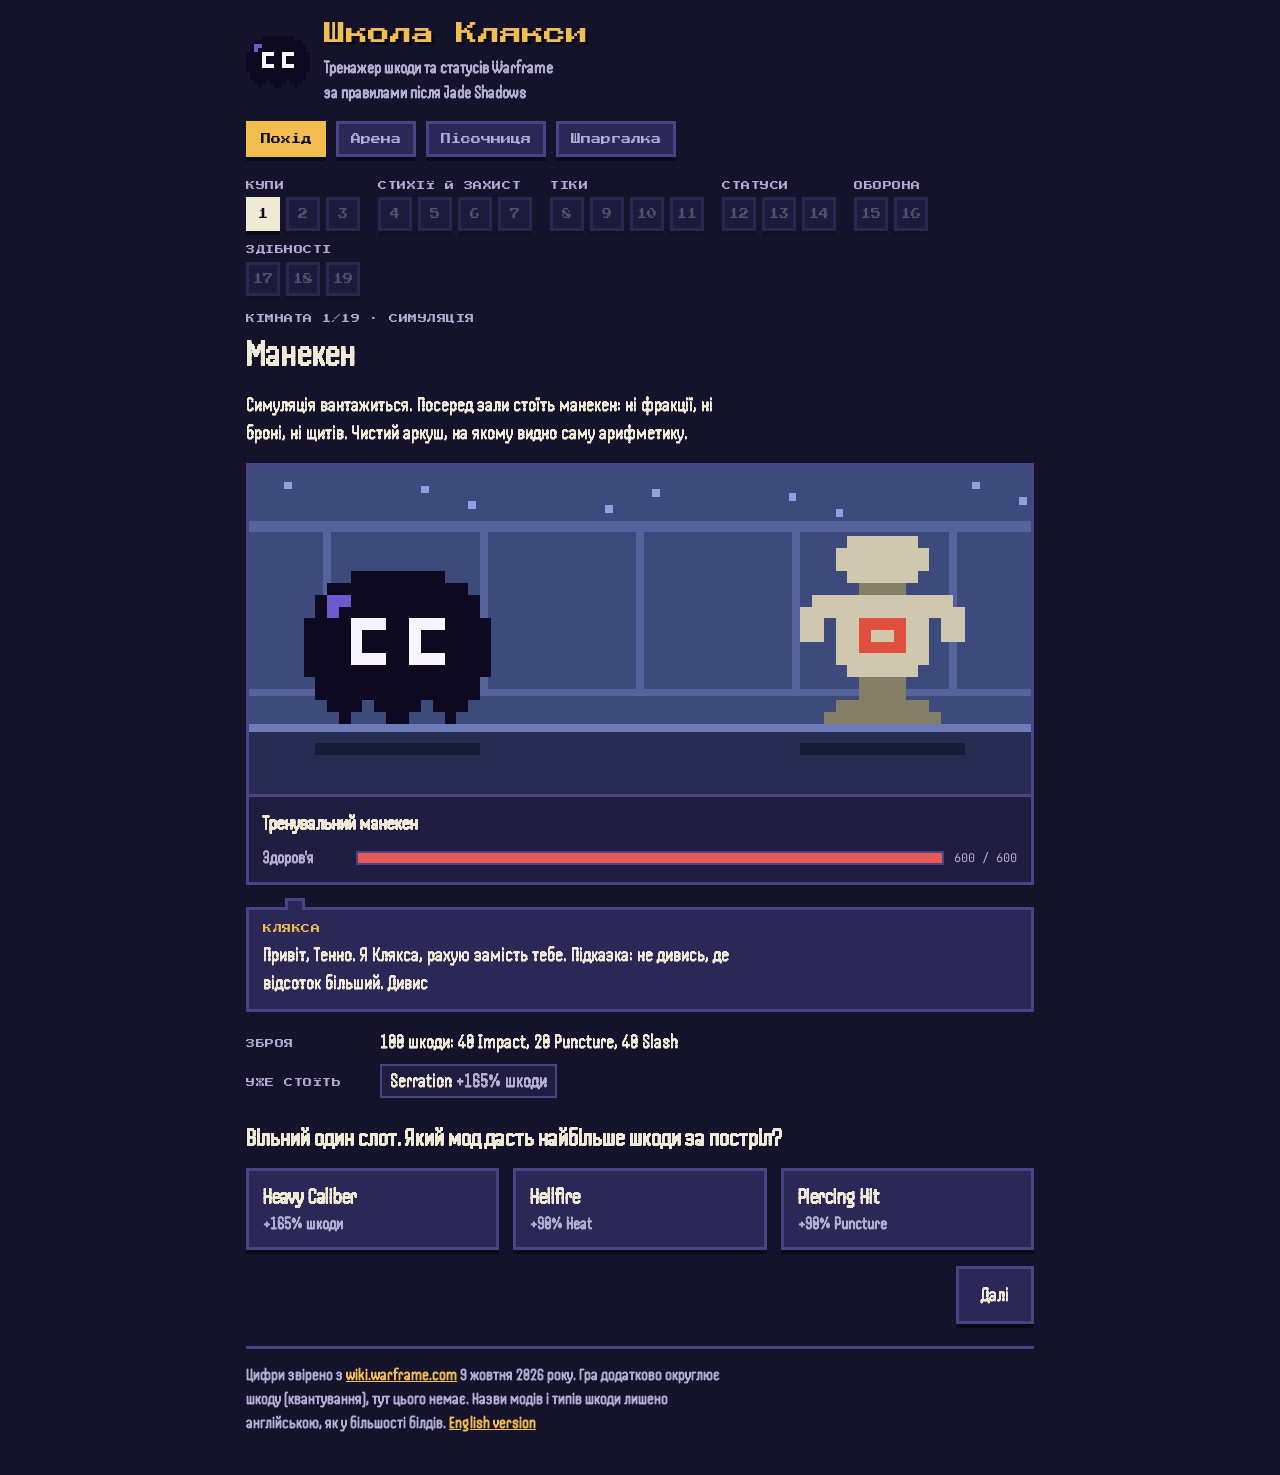
==== commit 68ba282e: "V0.2 Font cosmetic change. Added a new damage calculation submode." ====
--- a/index.html
+++ b/index.html
@@ -4,13 +4,13 @@
 <meta charset="utf-8">
 <meta name="viewport" content="width=device-width, initial-scale=1, viewport-fit=cover">
 <title>Школа Клякси</title>
-<meta name="description" content="Піксельний тренажер математики шкоди та статусів Warframe: похід із кімнат-головоломок, арена слабкостей фракцій, пісочниця з модами і шпаргалка.">
+<meta name="description" content="Піксельний тренажер математики шкоди та статусів Warframe: похід із кімнат-головоломок, арена на слабкості фракцій і комбінації стихій, пісочниця з модами і шпаргалка.">
 <meta property="og:title" content="Школа Клякси">
-<meta property="og:description" content="Піксельний тренажер математики шкоди та статусів Warframe: похід із кімнат-головоломок, арена слабкостей фракцій, пісочниця з модами і шпаргалка.">
+<meta property="og:description" content="Піксельний тренажер математики шкоди та статусів Warframe: похід із кімнат-головоломок, арена на слабкості фракцій і комбінації стихій, пісочниця з модами і шпаргалка.">
 <link rel="icon" href="data:image/svg+xml,%3Csvg%20xmlns%3D%22http%3A//www.w3.org/2000/svg%22%20viewBox%3D%220%200%2016%2016%22%20shape-rendering%3D%22crispEdges%22%3E%3Crect%20x%3D%224%22%20y%3D%221.5%22%20width%3D%221.02%22%20height%3D%221.02%22%20fill%3D%22%235b46c9%22/%3E%3Crect%20x%3D%225%22%20y%3D%221.5%22%20width%3D%221.02%22%20height%3D%221.02%22%20fill%3D%22%235b46c9%22/%3E%3Crect%20x%3D%226%22%20y%3D%221.5%22%20width%3D%221.02%22%20height%3D%221.02%22%20fill%3D%22%235b46c9%22/%3E%3Crect%20x%3D%227%22%20y%3D%221.5%22%20width%3D%221.02%22%20height%3D%221.02%22%20fill%3D%22%235b46c9%22/%3E%3Crect%20x%3D%228%22%20y%3D%221.5%22%20width%3D%221.02%22%20height%3D%221.02%22%20fill%3D%22%235b46c9%22/%3E%3Crect%20x%3D%229%22%20y%3D%221.5%22%20width%3D%221.02%22%20height%3D%221.02%22%20fill%3D%22%235b46c9%22/%3E%3Crect%20x%3D%2210%22%20y%3D%221.5%22%20width%3D%221.02%22%20height%3D%221.02%22%20fill%3D%22%235b46c9%22/%3E%3Crect%20x%3D%2211%22%20y%3D%221.5%22%20width%3D%221.02%22%20height%3D%221.02%22%20fill%3D%22%235b46c9%22/%3E%3Crect%20x%3D%222%22%20y%3D%222.5%22%20width%3D%221.02%22%20height%3D%221.02%22%20fill%3D%22%235b46c9%22/%3E%3Crect%20x%3D%223%22%20y%3D%222.5%22%20width%3D%221.02%22%20height%3D%221.02%22%20fill%3D%22%235b46c9%22/%3E%3Crect%20x%3D%224%22%20y%3D%222.5%22%20width%3D%221.02%22%20height%3D%221.02%22%20fill%3D%22%235b46c9%22/%3E%3Crect%20x%3D%225%22%20y%3D%222.5%22%20width%3D%221.02%22%20height%3D%221.02%22%20fill%3D%22%235b46c9%22/%3E%3Crect%20x%3D%226%22%20y%3D%222.5%22%20width%3D%221.02%22%20height%3D%221.02%22%20fill%3D%22%235b46c9%22/%3E%3Crect%20x%3D%227%22%20y%3D%222.5%22%20width%3D%221.02%22%20height%3D%221.02%22%20fill%3D%22%235b46c9%22/%3E%3Crect%20x%3D%228%22%20y%3D%222.5%22%20width%3D%221.02%22%20height%3D%221.02%22%20fill%3D%22%235b46c9%22/%3E%3Crect%20x%3D%229%22%20y%3D%222.5%22%20width%3D%221.02%22%20height%3D%221.02%22%20fill%3D%22%235b46c9%22/%3E%3Crect%20x%3D%2210%22%20y%3D%222.5%22%20width%3D%221.02%22%20height%3D%221.02%22%20fill%3D%22%235b46c9%22/%3E%3Crect%20x%3D%2211%22%20y%3D%222.5%22%20width%3D%221.02%22%20height%3D%221.02%22%20fill%3D%22%235b46c9%22/%3E%3Crect%20x%3D%2212%22%20y%3D%222.5%22%20width%3D%221.02%22%20height%3D%221.02%22%20fill%3D%22%235b46c9%22/%3E%3Crect%20x%3D%2213%22%20y%3D%222.5%22%20width%3D%221.02%22%20height%3D%221.02%22%20fill%3D%22%235b46c9%22/%3E%3Crect%20x%3D%221%22%20y%3D%223.5%22%20width%3D%221.02%22%20height%3D%221.02%22%20fill%3D%22%235b46c9%22/%3E%3Crect%20x%3D%222%22%20y%3D%223.5%22%20width%3D%221.02%22%20height%3D%221.02%22%20fill%3D%22%238f7dff%22/%3E%3Crect%20x%3D%223%22%20y%3D%223.5%22%20width%3D%221.02%22%20height%3D%221.02%22%20fill%3D%22%238f7dff%22/%3E%3Crect%20x%3D%224%22%20y%3D%223.5%22%20width%3D%221.02%22%20height%3D%221.02%22%20fill%3D%22%235b46c9%22/%3E%3Crect%20x%3D%225%22%20y%3D%223.5%22%20width%3D%221.02%22%20height%3D%221.02%22%20fill%3D%22%235b46c9%22/%3E%3Crect%20x%3D%226%22%20y%3D%223.5%22%20width%3D%221.02%22%20height%3D%221.02%22%20fill%3D%22%235b46c9%22/%3E%3Crect%20x%3D%227%22%20y%3D%223.5%22%20width%3D%221.02%22%20height%3D%221.02%22%20fill%3D%22%235b46c9%22/%3E%3Crect%20x%3D%228%22%20y%3D%223.5%22%20width%3D%221.02%22%20height%3D%221.02%22%20fill%3D%22%235b46c9%22/%3E%3Crect%20x%3D%229%22%20y%3D%223.5%22%20width%3D%221.02%22%20height%3D%221.02%22%20fill%3D%22%235b46c9%22/%3E%3Crect%20x%3D%2210%22%20y%3D%223.5%22%20width%3D%221.02%22%20height%3D%221.02%22%20fill%3D%22%235b46c9%22/%3E%3Crect%20x%3D%2211%22%20y%3D%223.5%22%20width%3D%221.02%22%20height%3D%221.02%22%20fill%3D%22%235b46c9%22/%3E%3Crect%20x%3D%2212%22%20y%3D%223.5%22%20width%3D%221.02%22%20height%3D%221.02%22%20fill%3D%22%235b46c9%22/%3E%3Crect%20x%3D%2213%22%20y%3D%223.5%22%20width%3D%221.02%22%20height%3D%221.02%22%20fill%3D%22%235b46c9%22/%3E%3Crect%20x%3D%2214%22%20y%3D%223.5%22%20width%3D%221.02%22%20height%3D%221.02%22%20fill%3D%22%235b46c9%22/%3E%3Crect%20x%3D%221%22%20y%3D%224.5%22%20width%3D%221.02%22%20height%3D%221.02%22%20fill%3D%22%235b46c9%22/%3E%3Crect%20x%3D%222%22%20y%3D%224.5%22%20width%3D%221.02%22%20height%3D%221.02%22%20fill%3D%22%238f7dff%22/%3E%3Crect%20x%3D%223%22%20y%3D%224.5%22%20width%3D%221.02%22%20height%3D%221.02%22%20fill%3D%22%235b46c9%22/%3E%3Crect%20x%3D%224%22%20y%3D%224.5%22%20width%3D%221.02%22%20height%3D%221.02%22%20fill%3D%22%235b46c9%22/%3E%3Crect%20x%3D%225%22%20y%3D%224.5%22%20width%3D%221.02%22%20height%3D%221.02%22%20fill%3D%22%235b46c9%22/%3E%3Crect%20x%3D%226%22%20y%3D%224.5%22%20width%3D%221.02%22%20height%3D%221.02%22%20fill%3D%22%235b46c9%22/%3E%3Crect%20x%3D%227%22%20y%3D%224.5%22%20width%3D%221.02%22%20height%3D%221.02%22%20fill%3D%22%235b46c9%22/%3E%3Crect%20x%3D%228%22%20y%3D%224.5%22%20width%3D%221.02%22%20height%3D%221.02%22%20fill%3D%22%235b46c9%22/%3E%3Crect%20x%3D%229%22%20y%3D%224.5%22%20width%3D%221.02%22%20height%3D%221.02%22%20fill%3D%22%235b46c9%22/%3E%3Crect%20x%3D%2210%22%20y%3D%224.5%22%20width%3D%221.02%22%20height%3D%221.02%22%20fill%3D%22%235b46c9%22/%3E%3Crect%20x%3D%2211%22%20y%3D%224.5%22%20width%3D%221.02%22%20height%3D%221.02%22%20fill%3D%22%235b46c9%22/%3E%3Crect%20x%3D%2212%22%20y%3D%224.5%22%20width%3D%221.02%22%20height%3D%221.02%22%20fill%3D%22%235b46c9%22/%3E%3Crect%20x%3D%2213%22%20y%3D%224.5%22%20width%3D%221.02%22%20height%3D%221.02%22%20fill%3D%22%235b46c9%22/%3E%3Crect%20x%3D%2214%22%20y%3D%224.5%22%20width%3D%221.02%22%20height%3D%221.02%22%20fill%3D%22%235b46c9%22/%3E%3Crect%20x%3D%220%22%20y%3D%225.5%22%20width%3D%221.02%22%20height%3D%221.02%22%20fill%3D%22%235b46c9%22/%3E%3Crect%20x%3D%221%22%20y%3D%225.5%22%20width%3D%221.02%22%20height%3D%221.02%22%20fill%3D%22%235b46c9%22/%3E%3Crect%20x%3D%222%22%20y%3D%225.5%22%20width%3D%221.02%22%20height%3D%221.02%22%20fill%3D%22%235b46c9%22/%3E%3Crect%20x%3D%223%22%20y%3D%225.5%22%20width%3D%221.02%22%20height%3D%221.02%22%20fill%3D%22%235b46c9%22/%3E%3Crect%20x%3D%224%22%20y%3D%225.5%22%20width%3D%221.02%22%20height%3D%221.02%22%20fill%3D%22%235b46c9%22/%3E%3Crect%20x%3D%225%22%20y%3D%225.5%22%20width%3D%221.02%22%20height%3D%221.02%22%20fill%3D%22%235b46c9%22/%3E%3Crect%20x%3D%226%22%20y%3D%225.5%22%20width%3D%221.02%22%20height%3D%221.02%22%20fill%3D%22%235b46c9%22/%3E%3Crect%20x%3D%227%22%20y%3D%225.5%22%20width%3D%221.02%22%20height%3D%221.02%22%20fill%3D%22%235b46c9%22/%3E%3Crect%20x%3D%228%22%20y%3D%225.5%22%20width%3D%221.02%22%20height%3D%221.02%22%20fill%3D%22%235b46c9%22/%3E%3Crect%20x%3D%229%22%20y%3D%225.5%22%20width%3D%221.02%22%20height%3D%221.02%22%20fill%3D%22%235b46c9%22/%3E%3Crect%20x%3D%2210%22%20y%3D%225.5%22%20width%3D%221.02%22%20height%3D%221.02%22%20fill%3D%22%235b46c9%22/%3E%3Crect%20x%3D%2211%22%20y%3D%225.5%22%20width%3D%221.02%22%20height%3D%221.02%22%20fill%3D%22%235b46c9%22/%3E%3Crect%20x%3D%2212%22%20y%3D%225.5%22%20width%3D%221.02%22%20height%3D%221.02%22%20fill%3D%22%235b46c9%22/%3E%3Crect%20x%3D%2213%22%20y%3D%225.5%22%20width%3D%221.02%22%20height%3D%221.02%22%20fill%3D%22%235b46c9%22/%3E%3Crect%20x%3D%2214%22%20y%3D%225.5%22%20width%3D%221.02%22%20height%3D%221.02%22%20fill%3D%22%235b46c9%22/%3E%3Crect%20x%3D%2215%22%20y%3D%225.5%22%20width%3D%221.02%22%20height%3D%221.02%22%20fill%3D%22%235b46c9%22/%3E%3Crect%20x%3D%220%22%20y%3D%226.5%22%20width%3D%221.02%22%20height%3D%221.02%22%20fill%3D%22%235b46c9%22/%3E%3Crect%20x%3D%221%22%20y%3D%226.5%22%20width%3D%221.02%22%20height%3D%221.02%22%20fill%3D%22%235b46c9%22/%3E%3Crect%20x%3D%222%22%20y%3D%226.5%22%20width%3D%221.02%22%20height%3D%221.02%22%20fill%3D%22%235b46c9%22/%3E%3Crect%20x%3D%223%22%20y%3D%226.5%22%20width%3D%221.02%22%20height%3D%221.02%22%20fill%3D%22%235b46c9%22/%3E%3Crect%20x%3D%224%22%20y%3D%226.5%22%20width%3D%221.02%22%20height%3D%221.02%22%20fill%3D%22%235b46c9%22/%3E%3Crect%20x%3D%225%22%20y%3D%226.5%22%20width%3D%221.02%22%20height%3D%221.02%22%20fill%3D%22%235b46c9%22/%3E%3Crect%20x%3D%226%22%20y%3D%226.5%22%20width%3D%221.02%22%20height%3D%221.02%22%20fill%3D%22%235b46c9%22/%3E%3Crect%20x%3D%227%22%20y%3D%226.5%22%20width%3D%221.02%22%20height%3D%221.02%22%20fill%3D%22%235b46c9%22/%3E%3Crect%20x%3D%228%22%20y%3D%226.5%22%20width%3D%221.02%22%20height%3D%221.02%22%20fill%3D%22%235b46c9%22/%3E%3Crect%20x%3D%229%22%20y%3D%226.5%22%20width%3D%221.02%22%20height%3D%221.02%22%20fill%3D%22%235b46c9%22/%3E%3Crect%20x%3D%2210%22%20y%3D%226.5%22%20width%3D%221.02%22%20height%3D%221.02%22%20fill%3D%22%235b46c9%22/%3E%3Crect%20x%3D%2211%22%20y%3D%226.5%22%20width%3D%221.02%22%20height%3D%221.02%22%20fill%3D%22%235b46c9%22/%3E%3Crect%20x%3D%2212%22%20y%3D%226.5%22%20width%3D%221.02%22%20height%3D%221.02%22%20fill%3D%22%235b46c9%22/%3E%3Crect%20x%3D%2213%22%20y%3D%226.5%22%20width%3D%221.02%22%20height%3D%221.02%22%20fill%3D%22%235b46c9%22/%3E%3Crect%20x%3D%2214%22%20y%3D%226.5%22%20width%3D%221.02%22%20height%3D%221.02%22%20fill%3D%22%235b46c9%22/%3E%3Crect%20x%3D%2215%22%20y%3D%226.5%22%20width%3D%221.02%22%20height%3D%221.02%22%20fill%3D%22%235b46c9%22/%3E%3Crect%20x%3D%220%22%20y%3D%227.5%22%20width%3D%221.02%22%20height%3D%221.02%22%20fill%3D%22%235b46c9%22/%3E%3Crect%20x%3D%221%22%20y%3D%227.5%22%20width%3D%221.02%22%20height%3D%221.02%22%20fill%3D%22%235b46c9%22/%3E%3Crect%20x%3D%222%22%20y%3D%227.5%22%20width%3D%221.02%22%20height%3D%221.02%22%20fill%3D%22%235b46c9%22/%3E%3Crect%20x%3D%223%22%20y%3D%227.5%22%20width%3D%221.02%22%20height%3D%221.02%22%20fill%3D%22%235b46c9%22/%3E%3Crect%20x%3D%224%22%20y%3D%227.5%22%20width%3D%221.02%22%20height%3D%221.02%22%20fill%3D%22%235b46c9%22/%3E%3Crect%20x%3D%225%22%20y%3D%227.5%22%20width%3D%221.02%22%20height%3D%221.02%22%20fill%3D%22%235b46c9%22/%3E%3Crect%20x%3D%226%22%20y%3D%227.5%22%20width%3D%221.02%22%20height%3D%221.02%22%20fill%3D%22%235b46c9%22/%3E%3Crect%20x%3D%227%22%20y%3D%227.5%22%20width%3D%221.02%22%20height%3D%221.02%22%20fill%3D%22%235b46c9%22/%3E%3Crect%20x%3D%228%22%20y%3D%227.5%22%20width%3D%221.02%22%20height%3D%221.02%22%20fill%3D%22%235b46c9%22/%3E%3Crect%20x%3D%229%22%20y%3D%227.5%22%20width%3D%221.02%22%20height%3D%221.02%22%20fill%3D%22%235b46c9%22/%3E%3Crect%20x%3D%2210%22%20y%3D%227.5%22%20width%3D%221.02%22%20height%3D%221.02%22%20fill%3D%22%235b46c9%22/%3E%3Crect%20x%3D%2211%22%20y%3D%227.5%22%20width%3D%221.02%22%20height%3D%221.02%22%20fill%3D%22%235b46c9%22/%3E%3Crect%20x%3D%2212%22%20y%3D%227.5%22%20width%3D%221.02%22%20height%3D%221.02%22%20fill%3D%22%235b46c9%22/%3E%3Crect%20x%3D%2213%22%20y%3D%227.5%22%20width%3D%221.02%22%20height%3D%221.02%22%20fill%3D%22%235b46c9%22/%3E%3Crect%20x%3D%2214%22%20y%3D%227.5%22%20width%3D%221.02%22%20height%3D%221.02%22%20fill%3D%22%235b46c9%22/%3E%3Crect%20x%3D%2215%22%20y%3D%227.5%22%20width%3D%221.02%22%20height%3D%221.02%22%20fill%3D%22%235b46c9%22/%3E%3Crect%20x%3D%220%22%20y%3D%228.5%22%20width%3D%221.02%22%20height%3D%221.02%22%20fill%3D%22%235b46c9%22/%3E%3Crect%20x%3D%221%22%20y%3D%228.5%22%20width%3D%221.02%22%20height%3D%221.02%22%20fill%3D%22%235b46c9%22/%3E%3Crect%20x%3D%222%22%20y%3D%228.5%22%20width%3D%221.02%22%20height%3D%221.02%22%20fill%3D%22%235b46c9%22/%3E%3Crect%20x%3D%223%22%20y%3D%228.5%22%20width%3D%221.02%22%20height%3D%221.02%22%20fill%3D%22%235b46c9%22/%3E%3Crect%20x%3D%224%22%20y%3D%228.5%22%20width%3D%221.02%22%20height%3D%221.02%22%20fill%3D%22%235b46c9%22/%3E%3Crect%20x%3D%225%22%20y%3D%228.5%22%20width%3D%221.02%22%20height%3D%221.02%22%20fill%3D%22%235b46c9%22/%3E%3Crect%20x%3D%226%22%20y%3D%228.5%22%20width%3D%221.02%22%20height%3D%221.02%22%20fill%3D%22%235b46c9%22/%3E%3Crect%20x%3D%227%22%20y%3D%228.5%22%20width%3D%221.02%22%20height%3D%221.02%22%20fill%3D%22%235b46c9%22/%3E%3Crect%20x%3D%228%22%20y%3D%228.5%22%20width%3D%221.02%22%20height%3D%221.02%22%20fill%3D%22%235b46c9%22/%3E%3Crect%20x%3D%229%22%20y%3D%228.5%22%20width%3D%221.02%22%20height%3D%221.02%22%20fill%3D%22%235b46c9%22/%3E%3Crect%20x%3D%2210%22%20y%3D%228.5%22%20width%3D%221.02%22%20height%3D%221.02%22%20fill%3D%22%235b46c9%22/%3E%3Crect%20x%3D%2211%22%20y%3D%228.5%22%20width%3D%221.02%22%20height%3D%221.02%22%20fill%3D%22%235b46c9%22/%3E%3Crect%20x%3D%2212%22%20y%3D%228.5%22%20width%3D%221.02%22%20height%3D%221.02%22%20fill%3D%22%235b46c9%22/%3E%3Crect%20x%3D%2213%22%20y%3D%228.5%22%20width%3D%221.02%22%20height%3D%221.02%22%20fill%3D%22%235b46c9%22/%3E%3Crect%20x%3D%2214%22%20y%3D%228.5%22%20width%3D%221.02%22%20height%3D%221.02%22%20fill%3D%22%235b46c9%22/%3E%3Crect%20x%3D%2215%22%20y%3D%228.5%22%20width%3D%221.02%22%20height%3D%221.02%22%20fill%3D%22%235b46c9%22/%3E%3Crect%20x%3D%220%22%20y%3D%229.5%22%20width%3D%221.02%22%20height%3D%221.02%22%20fill%3D%22%235b46c9%22/%3E%3Crect%20x%3D%221%22%20y%3D%229.5%22%20width%3D%221.02%22%20height%3D%221.02%22%20fill%3D%22%235b46c9%22/%3E%3Crect%20x%3D%222%22%20y%3D%229.5%22%20width%3D%221.02%22%20height%3D%221.02%22%20fill%3D%22%235b46c9%22/%3E%3Crect%20x%3D%223%22%20y%3D%229.5%22%20width%3D%221.02%22%20height%3D%221.02%22%20fill%3D%22%235b46c9%22/%3E%3Crect%20x%3D%224%22%20y%3D%229.5%22%20width%3D%221.02%22%20height%3D%221.02%22%20fill%3D%22%235b46c9%22/%3E%3Crect%20x%3D%225%22%20y%3D%229.5%22%20width%3D%221.02%22%20height%3D%221.02%22%20fill%3D%22%235b46c9%22/%3E%3Crect%20x%3D%226%22%20y%3D%229.5%22%20width%3D%221.02%22%20height%3D%221.02%22%20fill%3D%22%235b46c9%22/%3E%3Crect%20x%3D%227%22%20y%3D%229.5%22%20width%3D%221.02%22%20height%3D%221.02%22%20fill%3D%22%235b46c9%22/%3E%3Crect%20x%3D%228%22%20y%3D%229.5%22%20width%3D%221.02%22%20height%3D%221.02%22%20fill%3D%22%235b46c9%22/%3E%3Crect%20x%3D%229%22%20y%3D%229.5%22%20width%3D%221.02%22%20height%3D%221.02%22%20fill%3D%22%235b46c9%22/%3E%3Crect%20x%3D%2210%22%20y%3D%229.5%22%20width%3D%221.02%22%20height%3D%221.02%22%20fill%3D%22%235b46c9%22/%3E%3Crect%20x%3D%2211%22%20y%3D%229.5%22%20width%3D%221.02%22%20height%3D%221.02%22%20fill%3D%22%235b46c9%22/%3E%3Crect%20x%3D%2212%22%20y%3D%229.5%22%20width%3D%221.02%22%20height%3D%221.02%22%20fill%3D%22%235b46c9%22/%3E%3Crect%20x%3D%2213%22%20y%3D%229.5%22%20width%3D%221.02%22%20height%3D%221.02%22%20fill%3D%22%235b46c9%22/%3E%3Crect%20x%3D%2214%22%20y%3D%229.5%22%20width%3D%221.02%22%20height%3D%221.02%22%20fill%3D%22%235b46c9%22/%3E%3Crect%20x%3D%2215%22%20y%3D%229.5%22%20width%3D%221.02%22%20height%3D%221.02%22%20fill%3D%22%235b46c9%22/%3E%3Crect%20x%3D%221%22%20y%3D%2210.5%22%20width%3D%221.02%22%20height%3D%221.02%22%20fill%3D%22%235b46c9%22/%3E%3Crect%20x%3D%222%22%20y%3D%2210.5%22%20width%3D%221.02%22%20height%3D%221.02%22%20fill%3D%22%235b46c9%22/%3E%3Crect%20x%3D%223%22%20y%3D%2210.5%22%20width%3D%221.02%22%20height%3D%221.02%22%20fill%3D%22%235b46c9%22/%3E%3Crect%20x%3D%224%22%20y%3D%2210.5%22%20width%3D%221.02%22%20height%3D%221.02%22%20fill%3D%22%235b46c9%22/%3E%3Crect%20x%3D%225%22%20y%3D%2210.5%22%20width%3D%221.02%22%20height%3D%221.02%22%20fill%3D%22%235b46c9%22/%3E%3Crect%20x%3D%226%22%20y%3D%2210.5%22%20width%3D%221.02%22%20height%3D%221.02%22%20fill%3D%22%235b46c9%22/%3E%3Crect%20x%3D%227%22%20y%3D%2210.5%22%20width%3D%221.02%22%20height%3D%221.02%22%20fill%3D%22%235b46c9%22/%3E%3Crect%20x%3D%228%22%20y%3D%2210.5%22%20width%3D%221.02%22%20height%3D%221.02%22%20fill%3D%22%235b46c9%22/%3E%3Crect%20x%3D%229%22%20y%3D%2210.5%22%20width%3D%221.02%22%20height%3D%221.02%22%20fill%3D%22%235b46c9%22/%3E%3Crect%20x%3D%2210%22%20y%3D%2210.5%22%20width%3D%221.02%22%20height%3D%221.02%22%20fill%3D%22%235b46c9%22/%3E%3Crect%20x%3D%2211%22%20y%3D%2210.5%22%20width%3D%221.02%22%20height%3D%221.02%22%20fill%3D%22%235b46c9%22/%3E%3Crect%20x%3D%2212%22%20y%3D%2210.5%22%20width%3D%221.02%22%20height%3D%221.02%22%20fill%3D%22%235b46c9%22/%3E%3Crect%20x%3D%2213%22%20y%3D%2210.5%22%20width%3D%221.02%22%20height%3D%221.02%22%20fill%3D%22%235b46c9%22/%3E%3Crect%20x%3D%2214%22%20y%3D%2210.5%22%20width%3D%221.02%22%20height%3D%221.02%22%20fill%3D%22%235b46c9%22/%3E%3Crect%20x%3D%221%22%20y%3D%2211.5%22%20width%3D%221.02%22%20height%3D%221.02%22%20fill%3D%22%235b46c9%22/%3E%3Crect%20x%3D%222%22%20y%3D%2211.5%22%20width%3D%221.02%22%20height%3D%221.02%22%20fill%3D%22%235b46c9%22/%3E%3Crect%20x%3D%223%22%20y%3D%2211.5%22%20width%3D%221.02%22%20height%3D%221.02%22%20fill%3D%22%235b46c9%22/%3E%3Crect%20x%3D%224%22%20y%3D%2211.5%22%20width%3D%221.02%22%20height%3D%221.02%22%20fill%3D%22%235b46c9%22/%3E%3Crect%20x%3D%225%22%20y%3D%2211.5%22%20width%3D%221.02%22%20height%3D%221.02%22%20fill%3D%22%235b46c9%22/%3E%3Crect%20x%3D%226%22%20y%3D%2211.5%22%20width%3D%221.02%22%20height%3D%221.02%22%20fill%3D%22%235b46c9%22/%3E%3Crect%20x%3D%227%22%20y%3D%2211.5%22%20width%3D%221.02%22%20height%3D%221.02%22%20fill%3D%22%235b46c9%22/%3E%3Crect%20x%3D%228%22%20y%3D%2211.5%22%20width%3D%221.02%22%20height%3D%221.02%22%20fill%3D%22%235b46c9%22/%3E%3Crect%20x%3D%229%22%20y%3D%2211.5%22%20width%3D%221.02%22%20height%3D%221.02%22%20fill%3D%22%235b46c9%22/%3E%3Crect%20x%3D%2210%22%20y%3D%2211.5%22%20width%3D%221.02%22%20height%3D%221.02%22%20fill%3D%22%235b46c9%22/%3E%3Crect%20x%3D%2211%22%20y%3D%2211.5%22%20width%3D%221.02%22%20height%3D%221.02%22%20fill%3D%22%235b46c9%22/%3E%3Crect%20x%3D%2212%22%20y%3D%2211.5%22%20width%3D%221.02%22%20height%3D%221.02%22%20fill%3D%22%235b46c9%22/%3E%3Crect%20x%3D%2213%22%20y%3D%2211.5%22%20width%3D%221.02%22%20height%3D%221.02%22%20fill%3D%22%235b46c9%22/%3E%3Crect%20x%3D%2214%22%20y%3D%2211.5%22%20width%3D%221.02%22%20height%3D%221.02%22%20fill%3D%22%235b46c9%22/%3E%3Crect%20x%3D%222%22%20y%3D%2212.5%22%20width%3D%221.02%22%20height%3D%221.02%22%20fill%3D%22%235b46c9%22/%3E%3Crect%20x%3D%223%22%20y%3D%2212.5%22%20width%3D%221.02%22%20height%3D%221.02%22%20fill%3D%22%235b46c9%22/%3E%3Crect%20x%3D%224%22%20y%3D%2212.5%22%20width%3D%221.02%22%20height%3D%221.02%22%20fill%3D%22%235b46c9%22/%3E%3Crect%20x%3D%226%22%20y%3D%2212.5%22%20width%3D%221.02%22%20height%3D%221.02%22%20fill%3D%22%235b46c9%22/%3E%3Crect%20x%3D%227%22%20y%3D%2212.5%22%20width%3D%221.02%22%20height%3D%221.02%22%20fill%3D%22%235b46c9%22/%3E%3Crect%20x%3D%228%22%20y%3D%2212.5%22%20width%3D%221.02%22%20height%3D%221.02%22%20fill%3D%22%235b46c9%22/%3E%3Crect%20x%3D%229%22%20y%3D%2212.5%22%20width%3D%221.02%22%20height%3D%221.02%22%20fill%3D%22%235b46c9%22/%3E%3Crect%20x%3D%2211%22%20y%3D%2212.5%22%20width%3D%221.02%22%20height%3D%221.02%22%20fill%3D%22%235b46c9%22/%3E%3Crect%20x%3D%2212%22%20y%3D%2212.5%22%20width%3D%221.02%22%20height%3D%221.02%22%20fill%3D%22%235b46c9%22/%3E%3Crect%20x%3D%2213%22%20y%3D%2212.5%22%20width%3D%221.02%22%20height%3D%221.02%22%20fill%3D%22%235b46c9%22/%3E%3Crect%20x%3D%223%22%20y%3D%2213.5%22%20width%3D%221.02%22%20height%3D%221.02%22%20fill%3D%22%235b46c9%22/%3E%3Crect%20x%3D%227%22%20y%3D%2213.5%22%20width%3D%221.02%22%20height%3D%221.02%22%20fill%3D%22%235b46c9%22/%3E%3Crect%20x%3D%228%22%20y%3D%2213.5%22%20width%3D%221.02%22%20height%3D%221.02%22%20fill%3D%22%235b46c9%22/%3E%3Crect%20x%3D%2212%22%20y%3D%2213.5%22%20width%3D%221.02%22%20height%3D%221.02%22%20fill%3D%22%235b46c9%22/%3E%3Crect%20x%3D%224%22%20y%3D%225.5%22%20width%3D%223%22%20height%3D%224%22%20fill%3D%22%23fff%22/%3E%3Crect%20x%3D%225%22%20y%3D%226.5%22%20width%3D%222%22%20height%3D%222%22%20fill%3D%22%230d0920%22/%3E%3Crect%20x%3D%229%22%20y%3D%225.5%22%20width%3D%223%22%20height%3D%224%22%20fill%3D%22%23fff%22/%3E%3Crect%20x%3D%2210%22%20y%3D%226.5%22%20width%3D%222%22%20height%3D%222%22%20fill%3D%22%230d0920%22/%3E%3C/svg%3E">
 <link rel="preconnect" href="https://fonts.googleapis.com">
 <link rel="preconnect" href="https://fonts.gstatic.com" crossorigin>
-<link rel="stylesheet" href="https://fonts.googleapis.com/css2?family=JetBrains+Mono:wght@400;700&family=Pixelify+Sans:wght@400;600&family=Press+Start+2P&display=swap">
+<link rel="stylesheet" href="https://fonts.googleapis.com/css2?family=Handjet:wght@500;700&family=JetBrains+Mono:wght@400;700&family=Press+Start+2P&display=swap">
 <style>
 html { -webkit-text-size-adjust: 100%; }
 body { margin: 0; }
@@ -24,14 +24,14 @@
   --good: #86dba6; --bad: #f58a78;
   --shield: #58b4ff; --health: #e85a5a; --armor: #f0c64a;
   --f-display: "Press Start 2P", "Courier New", monospace;
-  --f-body: "Pixelify Sans", "Trebuchet MS", Verdana, sans-serif;
+  --f-body: "Handjet", "Arial Narrow", "Trebuchet MS", sans-serif;
   --f-data: "JetBrains Mono", ui-monospace, Consolas, monospace;
 }
 * { box-sizing: border-box; }
 body {
   background: var(--void); color: var(--ink);
   background-image: radial-gradient(var(--panel) 1px, transparent 1px); background-size: 16px 16px;
-  font: 17px/1.5 var(--f-body);
+  font: 500 20px/1.4 var(--f-body);
 }
 .wrap { max-width: 820px; margin-inline: auto; padding-inline: 16px; padding-block: 20px 40px; display: flex; flex-direction: column; gap: 22px; }
 p, h1, h2, h3, h4, ul, ol, dl, dd, pre { margin: 0; }
@@ -43,7 +43,7 @@
 .brand { display: flex; gap: 14px; align-items: center; min-width: 0; }
 .brand .logo { width: 64px; height: 52px; flex: none; }
 h1 { font: 400 clamp(15px, 4.2vw, 22px)/1.3 var(--f-display); color: var(--gold); text-shadow: 3px 3px 0 var(--pit); }
-.tag { color: var(--dim); font-size: 15px; margin-top: 6px; max-width: 34ch; }
+.tag { color: var(--dim); font-size: 18px; margin-top: 6px; max-width: 34ch; }
 .tabs { display: flex; flex-wrap: wrap; gap: 10px; }
 
 /* Кнопки */
@@ -57,7 +57,7 @@
 .tab { padding: 8px 12px; font: 400 10px/1.4 var(--f-display); color: var(--dim); }
 .tab[aria-selected="true"] { color: var(--pit); background: var(--gold); border-color: var(--gold); }
 .btn { padding: 12px 14px; }
-.btn.go { background: var(--gold); border-color: var(--gold); color: var(--pit); font-weight: 600; }
+.btn.go { background: var(--gold); border-color: var(--gold); color: var(--pit); font-weight: 700; }
 .btn.next { padding-inline: 22px; }
 
 /* Похід */
@@ -71,7 +71,7 @@
 .pip.star { color: var(--gold); border-color: var(--gold); font-size: 14px; }
 .pip.cur { background: var(--ink); color: var(--pit); border-color: var(--ink); }
 .eyebrow, .lab, .who { font: 400 9px/1.6 var(--f-display); letter-spacing: .06em; text-transform: uppercase; color: var(--dim); }
-h2 { font: 600 clamp(24px, 6vw, 32px)/1.15 var(--f-body); text-wrap: balance; margin-top: 6px; }
+h2 { font: 700 clamp(28px, 7.4vw, 38px)/1.12 var(--f-body); text-wrap: balance; margin-top: 6px; }
 .narr { max-width: 62ch; }
 .stage { position: relative; border: 3px solid var(--line); background: var(--pit); }
 .stage canvas { display: block; width: 100%; height: auto; }
@@ -86,7 +86,7 @@
 .chip { font: 400 13px/1.4 var(--f-data); padding: 1px 8px; border: 2px solid var(--line); color: var(--dim); }
 .chip.arm { color: var(--armor); border-color: var(--armor); }
 .bar { display: grid; grid-template-columns: 5.2rem minmax(0, 1fr) auto; gap: 10px; align-items: center; }
-.b-l { font-size: 15px; color: var(--dim); }
+.b-l { font-size: 18px; color: var(--dim); }
 .b-t { height: 14px; background: var(--pit); border: 2px solid var(--line); }
 .b-t i { display: block; height: 100%; background: var(--health); transition: width .6s steps(12); }
 .bar.sh .b-t i { background: var(--shield); }
@@ -104,12 +104,13 @@
 .chips { display: flex; flex-wrap: wrap; gap: 8px; }
 .mod { border: 2px solid var(--line); background: var(--panel); padding: 1px 8px; }
 .mod i { font-style: normal; color: var(--dim); }
-.ask { font: 600 21px/1.25 var(--f-body); text-wrap: balance; margin-top: 8px; }
+.ask { font: 700 25px/1.2 var(--f-body); text-wrap: balance; margin-top: 8px; }
 .opts { display: grid; grid-template-columns: repeat(auto-fit, minmax(200px, 1fr)); gap: 14px; }
 .opts.four { grid-template-columns: repeat(auto-fit, minmax(140px, 1fr)); }
+.opts.wide { grid-template-columns: repeat(auto-fit, minmax(240px, 1fr)); }
 .opt { display: flex; flex-direction: column; gap: 3px; min-width: 0; }
-.o-t { font-weight: 600; font-size: 18px; line-height: 1.25; }
-.o-s { color: var(--dim); font-size: 15px; line-height: 1.3; }
+.o-t { font-weight: 700; font-size: 22px; line-height: 1.2; }
+.o-s { color: var(--dim); font-size: 18px; line-height: 1.3; }
 .o-v { margin-top: 6px; font: 700 13px/1 var(--f-data); color: var(--dim); }
 .opt.was { background: var(--panel); }
 .opt.best { border-color: var(--good); }
@@ -135,7 +136,7 @@
 .how tr.sum td { color: var(--ink); font-weight: 700; }
 .how tr.total td { color: var(--gold); font-weight: 700; border-bottom: 0; border-top: 2px solid var(--line); }
 .how td:first-child { color: var(--dim); }
-.weak { display: flex; flex-wrap: wrap; gap: 6px 16px; align-items: baseline; font-size: 15px; }
+.weak { display: flex; flex-wrap: wrap; gap: 6px 16px; align-items: baseline; font-size: 18px; }
 .ty { display: inline-flex; align-items: center; gap: 5px; white-space: nowrap; }
 .ty::before { content: ""; width: 9px; height: 9px; background: var(--c, var(--dim)); flex: none; }
 .ty[data-t="Impact"] { --c: #a9bdd0; } .ty[data-t="Puncture"] { --c: #d2bf9f; } .ty[data-t="Slash"] { --c: #e08f8f; }
@@ -144,7 +145,7 @@
 .ty[data-t="Magnetic"] { --c: #6f8df5; } .ty[data-t="Radiation"] { --c: #f0e06a; } .ty[data-t="Viral"] { --c: #e58fd0; } .ty[data-t="Void"] { --c: #8ff0e0; }
 .cmp { display: flex; flex-direction: column; gap: 8px; }
 .c-row { display: grid; grid-template-columns: minmax(0, 1.3fr) minmax(0, 2fr) 4.6rem; gap: 10px; align-items: center; }
-.c-n { font-size: 15px; line-height: 1.25; }
+.c-n { font-size: 18px; line-height: 1.25; }
 .c-b { height: 12px; background: var(--pit); border: 2px solid var(--line); }
 .c-b i { display: block; height: 100%; background: var(--dim); }
 .c-row.best .c-b i { background: var(--good); }
@@ -158,49 +159,59 @@
 /* Пісочниця */
 .sb-sum {
   position: sticky; top: 0; z-index: 3; margin-top: -16px; border: 3px solid var(--line); background: var(--panel);
-  padding: 10px 14px; display: flex; flex-wrap: wrap; gap: 4px 16px; align-items: flex-end; justify-content: space-between;
-}
-.sb-sum .big { margin-top: 2px; }
+  padding: 8px 14px; display: flex; flex-wrap: wrap; gap: 2px 14px; align-items: flex-end; justify-content: space-between;
+}
+.sb-sum .big { margin-top: 2px; font-size: clamp(16px, 5vw, 22px); }
 .sum-r { display: flex; flex-direction: column; align-items: flex-end; gap: 2px; }
-.link { font: inherit; font-size: 15px; color: var(--gold); background: none; border: 0; padding: 4px 0; text-decoration: underline; cursor: pointer; }
+.dps { font-weight: 700; font-size: 18px; line-height: 1.2; color: var(--gold); }
+.link { font: inherit; font-size: 18px; line-height: 1.2; color: var(--gold); background: none; border: 0; padding: 4px 0; text-decoration: underline; cursor: pointer; }
 .sandbox .result { scroll-margin-top: 104px; }
-.mult { font: 700 14px/1.4 var(--f-data); color: var(--good); font-variant-numeric: tabular-nums; }
+.mult { font-weight: 700; font-size: 18px; line-height: 1.2; color: var(--good); }
 fieldset { border: 3px solid var(--line); margin: 0; padding: 10px 14px 14px; min-width: 0; display: flex; flex-direction: column; gap: 10px; }
 legend { padding: 0 8px; }
 .seg { display: grid; grid-template-columns: repeat(3, minmax(0, 1fr)); gap: 10px; }
+.seg.two { grid-template-columns: repeat(2, minmax(0, 1fr)); }
 .seg .btn { text-align: center; padding: 10px 4px; overflow-wrap: anywhere; }
-.seg .btn[aria-pressed="true"] { background: var(--ink); color: var(--pit); border-color: var(--ink); font-weight: 600; }
-.w-desc { color: var(--dim); font-size: 15px; }
+.seg .btn[aria-pressed="true"] { background: var(--ink); color: var(--pit); border-color: var(--ink); font-weight: 700; }
+.w-desc { color: var(--dim); font-size: 18px; }
 .fields { display: flex; flex-wrap: wrap; gap: 12px 18px; align-items: flex-end; }
-.fields label { display: flex; flex-direction: column; gap: 4px; font-size: 15px; color: var(--dim); min-width: 0; }
+.fields label { display: flex; flex-direction: column; gap: 4px; font-size: 18px; color: var(--dim); min-width: 0; }
 .fields label.chk { flex-direction: row; align-items: center; gap: 8px; color: var(--ink); min-height: 44px; cursor: pointer; }
 select { font: inherit; color: var(--ink); background: var(--panel-2); border: 3px solid var(--line); border-radius: 0; padding: 8px 10px; max-width: 100%; }
 input[type="checkbox"] { width: 20px; height: 20px; margin: 0; accent-color: var(--gold); }
 .sb-head { display: flex; justify-content: space-between; align-items: center; gap: 12px; margin-top: 6px; }
-.btn.small { padding: 6px 12px; font-size: 15px; }
+.btn.small { padding: 6px 12px; font-size: 18px; }
 .slots { list-style: none; padding: 0; display: grid; grid-template-columns: repeat(auto-fill, minmax(150px, 1fr)); gap: 10px; }
 .slot { min-height: 48px; display: flex; align-items: center; gap: 8px; padding: 8px 12px; width: 100%; line-height: 1.25; }
 .slot.empty { border: 3px dashed var(--line); color: var(--line); font: 400 10px/1 var(--f-display); }
-.slot .x { margin-left: auto; color: var(--dim); font: 700 16px/1 var(--f-data); }
+.slots li { min-width: 0; }
+.slot span:not(.pl):not(.x), .pal .o-t, .pal .o-s { min-width: 0; overflow-wrap: anywhere; }
+.slot .x { margin-left: auto; flex: none; color: var(--dim); font: 700 16px/1 var(--f-data); }
 .palette { display: flex; flex-direction: column; gap: 14px; }
 .pal-g { display: flex; flex-direction: column; gap: 8px; }
 .pal { display: grid; grid-template-columns: repeat(auto-fill, minmax(150px, 1fr)); gap: 10px; }
 .pal .btn { padding: 8px 12px; display: flex; flex-direction: column; gap: 1px; min-width: 0; }
-.pal .o-t { font-size: 17px; }
+.pal .o-t { font-size: 20px; }
 .pal .btn:disabled { opacity: .45; cursor: default; }
 .pl { display: inline-block; width: 9px; height: 9px; margin-right: 7px; background: var(--dim); flex: none; }
 .pl[data-p="base"] { background: var(--gold); } .pl[data-p="elem"] { background: #5fd1a8; } .pl[data-p="fac"] { background: #e58fd0; }
+.pl[data-p="rate"] { background: #b79cf5; }
 .pl[data-p="crit"] { background: #f2884b; } .pl[data-p="ms"] { background: var(--shield); } .pl[data-p="st"] { background: #8fd16a; }
 .piles b { color: var(--ink); font-weight: 400; }
+.piles b .ty { margin-right: 6px; }
 .piles .f { display: block; font-size: 12px; white-space: normal; }
 .piles tr.off td { opacity: .5; }
 .parts { list-style: none; padding: 0; display: flex; flex-direction: column; gap: 10px; }
 .part { border-left: 3px solid var(--line); padding-left: 10px; display: flex; flex-direction: column; gap: 2px; }
 .p-h { display: flex; flex-wrap: wrap; gap: 4px 12px; align-items: center; }
-.p-h .ty { font-weight: 600; }
+.p-h .ty { font-weight: 700; }
 .tm { font: 700 12px/1 var(--f-data); padding: 3px 6px; border: 2px solid currentColor; }
 .tm.up { color: var(--good); } .tm.down { color: var(--bad); }
-.p-s { color: var(--dim); font-size: 15px; }
+.p-s { color: var(--dim); font-size: 18px; }
+
+.chain { display: flex; flex-wrap: wrap; gap: 4px 12px; align-items: center; }
+.slotn { font: 400 10px/1 var(--f-display); color: var(--dim); margin-right: -4px; }
+.combo .opt { flex-direction: row; flex-wrap: wrap; gap: 4px 8px; align-items: center; }
 
 /* Шпаргалка */
 .fx { width: 100%; border-collapse: collapse; }
@@ -208,16 +219,16 @@
 .fx td { padding: 8px 12px 8px 0; border-top: 1px dashed var(--line); vertical-align: top; }
 .fx .none { color: var(--dim); }
 .fx.xh { min-width: 520px; }
-.fx.xh td:first-child { font-weight: 600; }
+.fx.xh td:first-child { font-weight: 700; }
 .fx.xh td:last-child { color: var(--dim); }
-.narr.small { font-size: 15px; color: var(--dim); }
+.narr.small { font-size: 18px; color: var(--dim); }
 .formula { font: 400 13px/1.7 var(--f-data); background: var(--panel); border: 3px solid var(--line); padding: 14px; width: max-content; min-width: 100%; }
 .combos { list-style: none; padding: 0; display: grid; grid-template-columns: repeat(auto-fit, minmax(230px, 1fr)); gap: 8px 16px; }
 .status { display: flex; flex-direction: column; gap: 10px; }
 .status > div { display: flex; flex-wrap: wrap; gap: 2px 14px; }
-.status dt { flex: 0 0 8rem; font-weight: 600; }
+.status dt { flex: 0 0 8rem; font-weight: 700; }
 .status dd { flex: 1 1 16rem; min-width: 0; max-width: 60ch; }
-.foot { color: var(--dim); font-size: 14px; border-top: 3px solid var(--line); padding-top: 14px; }
+.foot { color: var(--dim); font-size: 17px; border-top: 3px solid var(--line); padding-top: 14px; }
 .foot p { max-width: 70ch; }
 @media (prefers-reduced-motion: reduce) { .b-t i { transition: none; } .dmg.pop { animation: none; } }
 </style>
@@ -362,6 +373,42 @@
   if (t === 'Gas') return 0.5 * b.modBase * f * def;
   if (t === 'Blast') return 0.3 * b.modBase * f * def;
   return null;
+}
+/* Час. Між пострілами 1 / скорострільність, після магазину ще перезарядка (цикл = магазин / скорострільність + перезарядка). */
+function shotTimes(fr, mag, reload, T) {
+  const out = [], cycle = mag / fr + reload;
+  for (let c = 0; c < 1e5; c++) {
+    for (let i = 0; i < mag; i++) {
+      const t = c * cycle + i / fr;
+      if (t >= T - 1e-9) return out;
+      out.push(t);
+    }
+  }
+  return out;
+}
+/* Коли тікає прок, рахуючи від влучання (за вікі). Gas узято як Toxin, затримка Blast 1.5 с. */
+const TICK_AT = { Slash: [1, 2, 3, 4, 5, 6], Heat: [1, 2, 3, 4, 5, 6], Toxin: [1, 2, 3, 4, 5, 6], Gas: [1, 2, 3, 4, 5, 6], Electricity: [0, 1, 2, 3, 4, 5], Blast: [1.5] };
+/* Шкода за вікно T секунд у середньому: проки рахуються дробами, тік множиться на середній крит.
+   Heat: новий прок оновлює тривалість усіх стаків. low = без оновлення (6 тіків на стак), upper = стаки не згасають
+   до кінця вікна, dmg = оцінка: стак живе в середньому (e^(6λ) − 1) / λ секунд при λ проків за секунду (потік Пуассона). */
+function windowDamage(b, tg, rate, T) {
+  const h = hit(b, tg), shot = h.health * b.ms, times = shotTimes(rate.fr, rate.mag, rate.reload, T), N = times.length;
+  const dots = [];
+  for (const l of h.lines) {
+    const tick = dotTick(b, tg, l.t);
+    if (tick === null) continue;
+    const per = b.ms * b.sc * (l.v / b.total), at = TICK_AT[l.t];
+    const heat = l.t === 'Heat', lam = per * N / T, life = lam > 0 ? Math.expm1(6 * lam) / lam : 6;
+    let ticks = 0, up = 0, est = 0;
+    for (const s of times) {
+      for (const o of at) if (s + o <= T + 1e-9) ticks++;
+      if (heat) { const left = Math.max(0, Math.floor(T - s + 1e-9)); up += left; est += Math.min(left, life); }
+    }
+    const one = tick * b.crit, used = heat ? est : ticks;
+    dots.push({ t: l.t, procs: per * N, avg: N ? used / N : 0, tick: one, dmg: per * used * one, low: per * ticks * one, upper: heat ? per * up * one : null });
+  }
+  const direct = N * shot, dot = dots.reduce((a, x) => a + x.dmg, 0);
+  return { shot, N, cycle: rate.mag / rate.fr + rate.reload, direct, dots, dot, total: direct + dot, dps: (direct + dot) / T };
 }
 /* Скільки пострілів до смерті цілі зі щитом. Toxin іде одразу в здоров'я. */
 function shotsToKill(b, tg, carry = true) {
@@ -446,7 +493,7 @@
     xtick: (x, bonus, f) => `Тік: ${x} × 0.5` + (bonus ? ` × (1 + ${bonus})` : '') + (f ? ` × (1 + ${f})` : ''),
   },
   ui: {
-    room: (n, N, place) => `Кімната ${n} з ${N} · ${place}`,
+    room: (n, N, place) => `Кімната ${n}/${N} · ${place}`,
     weapon: 'Зброя', fitted: 'Уже стоїть', next: 'Далі', toEnd: 'До підсумку',
     best: 'Найкращий із варіантів', better: 'Є сильніший варіант',
     how: 'Як це пораховано', tries: 'Твої спроби', lowBetter: ' (менше = краще)', notYet: 'ще ні',
@@ -477,6 +524,10 @@
     arenaEyebrow: (s, b) => `Арена слабкостей · серія ${s} · рекорд ${b}`,
     arenaAsk: "Який тип шкоди б'є по них із +50%?", arenaAlt: f => `Клякса і ворог фракції ${f}`,
     hit: 'Влучив', miss: c => `Ні, це ${c}`, nextEnemy: 'Наступний ворог',
+    arenaModes: ['Слабкості фракцій', 'Комбінації стихій'],
+    comboEyebrow: (s, b) => `Арена комбінацій · серія ${s} · рекорд ${b}`, comboAlt: 'Клякса і манекен', nextCombo: 'Наступне питання',
+    comboAsk: { sum: 'Що вийде з цієї пари?', parts: 'З яких двох стихій це складається?', order: 'Моди стоять у слотах саме так. Що вийде на зброї?' },
+    comboOrderTip: 'Стихії зливаються за порядком слотів: перша з другою, третя з четвертою. Третя без пари лишається сама. Хочеш іншу пару, переставляй моди.',
   },
   tip: {
     grineer: "Grineer: дати по шолому (Impact) і роз'їсти броню (Corrosive). Опорів немає.",
@@ -494,6 +545,14 @@
     techrot: 'Techrot: Gas і Magnetic. Cold −50%.',
     anarchs: 'Anarchs: Impact та Electricity. Radiation −50%.',
   },
+  ctip: {
+    Blast: 'Жар і мороз рвуть метал: Blast. Стаки вибухають по площі.',
+    Corrosive: "Струм і отрута роз'їдають: Corrosive. Кожен стак знімає броню, разом до 80%.",
+    Gas: 'Отруту підпалили, вийшла хмара: Gas. Вона тікає по всіх, хто стоїть поруч.',
+    Magnetic: 'Мороз і струм: Magnetic. Множить шкоду по щитах і Overguard.',
+    Radiation: 'Жар і струм: Radiation. Ворог починає бити своїх.',
+    Viral: "Мороз і отрута: Viral. Множить усю шкоду по здоров'ю, до ×4.25 на десяти стаках.",
+  },
   sheet: {
     eyebrow: 'Шпаргалка', title: 'Усе на одному аркуші',
     hFactions: 'Слабкості й опори фракцій', thFaction: 'Фракція',
@@ -513,7 +572,7 @@
 Множник криту = базовий множник × (1 + Σ моди множника) + плоскі бонуси
 Середній крит = 1 + шанс × (множник − 1)
 Крит рівня N  = 1 + N × (множник − 1)`,
-    critNote: 'До 100% шансу крити жовті (рівень 1). Вище 100% частина стає помаранчевими (рівень 2), вище 200% червоними (рівень 3). Плоский шанс дають, наприклад, Arcane Avenger і статус Puncture, плоский множник дає статус Cold. Окремі здібності множать крит ще одним множником поверх усього. Влучання в слабке місце має окремий множник, свій для ворога й частини тіла: голова зазвичай × 3, а бонуси типу Primary Acuity додаються саме до нього. Крит у голову отримує ще × 2. Тік статусу успадковує крит пострілу, який його повісив.',
+    critNote: 'До 100% шансу крити жовті (рівень 1). Вище 100% частина стає помаранчевими (рівень 2), вище 200% червоними (рівень 3). Плоский шанс дають, наприклад, Arcane Avenger і статус Puncture, плоский множник дає статус Cold. Окремі здібності множать крит ще одним множником поверх усього. Влучання в слабке місце має окремий множник, свій для ворога й частини тіла: голова зазвичай × 3, а бонуси типу Primary Acuity додаються саме до нього. Крит у голову отримує ще × 2. Є винятки: Arca Plasmor бонусу в голову не має, шкода по площі теж. Тік статусу успадковує крит пострілу, який його повісив.',
     hProc: 'Проки, мультишот і Condition Overload',
     procFormula: `Шанс статусу    = базовий шанс × (1 + Σ моди шансу)
 Частка типу     = шкода цього типу ÷ уся шкода пострілу
@@ -571,19 +630,21 @@
   sb: {
     eyebrow: 'Пісочниця', title: 'Збери й порахуй', alt: 'Клякса і ціль у пісочниці',
     intro: 'Моди тут вигадані й підписані тим, що саме вони множать. Став будь-які, хоч вісім однакових: гра так не дасть, зате видно, як купи складаються й перемножуються.',
-    shot: 'Середній постріл', vsBare: m => `×${m} від голої зброї`,
-    hWeapon: 'Зброя', hEnemy: 'Ціль', hSlots: (n, N) => `Слоти · ${n} з ${N}`, clear: 'Очистити', remove: n => `Зняти ${n}`,
+    shot: 'Середній постріл', vsBare: m => `×${m} від голої зброї`, dps: (v, T) => `${v}/с за ${T} с`,
+    hWindow: 'Вікно бою', hTime: T => `Час: що встигнеш за ${T} с`,
+    hWeapon: 'Зброя', hEnemy: 'Ціль', hSlots: (n, N) => `Слоти · ${n}/${N}`, clear: 'Очистити', remove: n => `Зняти ${n}`,
     weapons: [
-      ['Рівна', '100 шкоди: Impact 34%, Puncture 33%, Slash 33%. Крит 20% ×2, статус 20%.'],
-      ['Критова', '100 шкоди: Puncture 70%, Slash 20%, Impact 10%. Крит 35% ×3, статус 10%.'],
-      ['Статусна', '100 шкоди: Slash 70%, Puncture 20%, Impact 10%. Крит 10% ×2, статус 35%.'],
+      ['Рівна', '100 шкоди: Impact 34%, Puncture 33%, Slash 33%. Крит 20% ×2, статус 20%. 8 пострілів/с, магазин 60, перезарядка 2 с.'],
+      ['Критова', '100 шкоди: Puncture 70%, Slash 20%, Impact 10%. Крит 35% ×3, статус 10%. 2.5 пострілу/с, магазин 20, перезарядка 2.5 с.'],
+      ['Статусна', '100 шкоди: Slash 70%, Puncture 20%, Impact 10%. Крит 10% ×2, статус 35%. 12 пострілів/с, магазин 100, перезарядка 2 с.'],
     ],
     faction: 'Фракція', armor: 'Броня', noArmor: 'без броні', dummy: 'Манекен, без фракції', viral: 'Viral ×10', corrosive: 'Corrosive ×10',
-    piles: { base: 'Базова шкода', elem: 'Стихії та фізика', fac: 'Фракція', crit: 'Крит', ms: 'Мультишот', st: 'Статус' },
+    piles: { base: 'Базова шкода', elem: 'Стихії та фізика', fac: 'Фракція', crit: 'Крит', ms: 'Мультишот', st: 'Статус', rate: 'Темп стрільби' },
     mod: {
       base: '+165% шкоди', heat: '+90% Heat', cold: '+90% Cold', elec: '+90% Electricity', tox: '+90% Toxin',
       imp: '+120% Impact', pun: '+120% Puncture', sla: '+120% Slash', fac30: '+30% проти фракції', fac55: '+55% проти фракції',
       cc: '+150% шанс крита', cd: '+120% множник крита', ms: '+90% мультишот', sc: '+90% шанс статусу', sd: '+90% шкода статусів',
+      fr: '+60% скоро\u00adстрільність', mag: '+30% магазин', rl: '+30% швидкість пере\u00adзарядки',
     },
     like: n => `як ${n}`, theory: 'у грі такого нема',
     why: n => `Зауваги Клякси: ${n} ↓`, whyGood: 'Клякса задоволена ↓',
@@ -594,6 +655,14 @@
       viral: 'Viral на цілі', viralOn: '10 стаків', viralOff: 'нема', crit: 'Крит у середньому', ms: 'Мультишот',
     },
     hParts: 'Що летить у ціль',
+    time: {
+      sec: n => `${n} с`, perSec: v => `${v}/с`, noMods: 'без модів', fr: 'Скорострільність', mag: 'Магазин', reload: 'Перезарядка',
+      shots: T => `Пострілів за ${T} с`, cycle: (m, fr, r, c) => `цикл: ${m} ÷ ${fr} + ${r} = ${c} с`,
+      direct: 'Самі влучання', ticks: 'тіки', pops: 'вибухи', dotF: (p, k, t) => `проки ${p} × тіки ${k} × ${t}`,
+      heatRange: (a, b) => `Оцінка з оновленням тривалості стаків. Межі: від ${a} до ${b}.`,
+      total: T => `Разом за ${T} с`, dps: 'Шкода за секунду',
+    },
+    timeNote: 'Це середні: проки рахуються дробами, без кубиків, а тік множиться на середній крит. Тік, що не встиг у вікно, не рахується. Новий прок Heat оновлює тривалість усіх стаків, тому для нього тут оцінка за середньою частотою проків, а межі видно в рядку. Viral і Corrosive від власних проків тут не накопичуються: вмикай їх перемикачами, хай то буде зброя, здібність чи компаньйон.',
     share: p => `${p} пострілу`, procs: n => `проків на 100 пострілів: ${n}`, tick: v => `тік ${v}`,
     fx: {
       Impact: 'хитає ворога', Puncture: "ворог б'є слабше", Cold: 'сповільнює', Viral: "множить шкоду по здоров'ю",
@@ -604,15 +673,16 @@
       empty: 'Слоти порожні. Тицяй моди нижче й дивись, яка купа росте. Зброю й ціль можна міняти на ходу.',
       noFaction: 'У манекена нема фракції, тож фракційний мод тут множить на 1. Обери справжню ціль.',
       resist: (t, f, p) => `${t} проти ${f} ріжеться навпіл, а це ${p} твого пострілу. Зміни пару стихій або порядок слотів.`,
-      hurts: (n, m) => `«${n}» зараз шкодить: із ним постріл становить ×${m} від того, що було б без нього. Подивись, у яку пару він зливається і хто до неї стійкий.`,
-      swap: (w, m, b, M) => `Найслабший слот: «${w}» дає лише ×${m}. «${b}» на його місці дав би ×${M}.`,
-      swapPile: (w, m, b, M, pile, n) => `Найслабший слот: «${w}» дає лише ×${m}, бо в купі «${pile}» вже стоїть модів: ${n}, і вони додаються. «${b}» на його місці дав би ×${M}.`,
-      statusOnly: 'Прямий постріл поки голий: ці моди працюють тільки на проки. Глянь нижче, скільки їх і які тіки.',
+      hurts: (n, m) => `«${n}» зараз шкодить: із ним шкода за вікно становить ×${m} від того, що було б без нього. Подивись, у яку пару він зливається і хто до неї стійкий.`,
+      swap: (w, m, b, M) => `Найслабший слот: «${w}» дає лише ×${m} до шкоди за вікно. «${b}» на його місці дав би ×${M}.`,
+      swapPile: (w, m, b, M, pile, n) => `Найслабший слот: «${w}» дає лише ×${m} до шкоди за вікно, бо в купі «${pile}» вже стоїть модів: ${n}, і вони додаються. «${b}» на його місці дав би ×${M}.`,
+      dotShare: (p, T) => `${p} шкоди за ${T} с дають тіки, а не самі влучання. Цифра пострілу тут показує меншу частину картини.`,
+      reload: p => `${p} часу ти перезаряджаєшся. Магазин або швидкість перезарядки тут дадуть більше, ніж здається.`,
       critNoChance: cc => `Множник крита без шансу: критує лише ${cc} пострілів. Спершу шанс, потім множник.`,
       sdNoDot: 'Шкода статусів множить тільки тіки й вибухи: Slash, Heat, Toxin, Electricity, Gas, Blast. Таких проків у тебе майже нема.',
       unused: (f, types) => `${f}: +50% до ${types}. У твоєму пострілі цього зараз нема.`,
       armor: dr => `Броня з'їдає ${dr} прямої шкоди. Corrosive зніме до 80% броні, а кровотеча від Slash її взагалі не помічає.`,
-      good: 'Виглядає злагоджено: жодна заміна одного моду не дасть і +10% до прямого пострілу. Спробуй іншу ціль.',
+      good: 'Виглядає злагоджено: жодна заміна одного моду не дасть і +10% до шкоди за вікно. Спробуй іншу ціль або інше вікно.',
       goodMore: 'Поки що кожен мод на своєму місці. Слоти ще є, добирай.',
     },
   },
@@ -1256,12 +1326,12 @@
   const reduce = matchMedia('(prefers-reduced-motion: reduce)').matches;
   const KEY = 'klyaksa.v5';
   const TYPES = ['Impact', 'Puncture', 'Slash', 'Heat', 'Cold', 'Electricity', 'Toxin', 'Blast', 'Corrosive', 'Gas', 'Magnetic', 'Radiation', 'Viral', 'Void'];
-  let state = { view: 'run', room: 0, reached: 0, tried: {}, first: {}, last: {}, arena: { streak: 0, best: 0, q: null }, sb: { w: 0, mods: [], fac: 'grineer', armor: 300, viral: false, cor: false } };
+  let state = { view: 'run', room: 0, reached: 0, tried: {}, first: {}, last: {}, arena: { streak: 0, best: 0, q: null, mode: 'weak', c: { streak: 0, best: 0, q: null } }, sb: { w: 0, mods: [], fac: 'grineer', armor: 300, viral: false, cor: false, T: 10 } };
   try { document.documentElement.lang = T.lang; } catch (e) { /* ignore */ }
 
   function save() {
     try {
-      localStorage.setItem(KEY, JSON.stringify({ room: state.room, reached: state.reached, tried: state.tried, first: state.first, last: state.last, best: state.arena.best, sb: state.sb }));
+      localStorage.setItem(KEY, JSON.stringify({ room: state.room, reached: state.reached, tried: state.tried, first: state.first, last: state.last, best: state.arena.best, cbest: state.arena.c.best, amode: state.arena.mode, sb: state.sb }));
     } catch (e) { /* без сховища теж працює */ }
   }
   function load() {
@@ -1271,11 +1341,11 @@
       state.room = Math.min(Math.max(0, d.room | 0), ROOMS.length);
       state.reached = Math.min(Math.max(0, d.reached | 0), ROOMS.length);
       state.tried = d.tried || {}; state.first = d.first || {}; state.last = d.last || {};
-      state.arena.best = d.best | 0;
+      state.arena.best = d.best | 0; state.arena.c.best = d.cbest | 0; state.arena.mode = d.amode === 'combo' ? 'combo' : 'weak';
       const s = d.sb;
       if (s && Array.isArray(s.mods)) state.sb = {
         w: SBW[s.w] ? s.w : 0, mods: s.mods.filter(id => SBM[id]).slice(0, SLOTS),
-        fac: s.fac === 'none' || LOOK[s.fac] ? s.fac : 'grineer', armor: ARMORS.includes(s.armor) ? s.armor : 300, viral: !!s.viral, cor: !!s.cor,
+        fac: s.fac === 'none' || LOOK[s.fac] ? s.fac : 'grineer', armor: ARMORS.includes(s.armor) ? s.armor : 300, viral: !!s.viral, cor: !!s.cor, T: WINDOWS.includes(s.T) ? s.T : 10,
       };
     } catch (e) { /* ignore */ }
   }
@@ -1543,11 +1613,14 @@
     const wrong = shuffle(TYPES.filter(t => !f.plus.includes(t))).slice(0, 3);
     state.arena.q = { fid, correct, opts: shuffle([correct, ...wrong]), ans: null };
   }
+  const modesHTML = () => `<div class="seg two">${U.arenaModes.map((n, i) => { const m = i ? 'combo' : 'weak'; return `<button type="button" class="btn" data-am="${m}" aria-pressed="${state.arena.mode === m}">${n}</button>`; }).join('')}</div>`;
   function renderArena() {
+    if (state.arena.mode === 'combo') return renderCombo();
     if (!state.arena.q) newQ();
     const q = state.arena.q, f = FACTIONS[q.fid], a = state.arena, done = q.ans !== null, ok = q.ans === q.correct;
     view.innerHTML = `
       <section class="run arena">
+        ${modesHTML()}
         <header class="room-head"><p class="eyebrow">${U.arenaEyebrow(a.streak, a.best)}</p><h2>${f.name}</h2></header>
         <div class="stage"><canvas id="scene" width="200" height="84" role="img" aria-label="${U.arenaAlt(f.name)}"></canvas></div>
         <h3 class="ask">${U.arenaAsk}</h3>
@@ -1570,6 +1643,69 @@
     if (t === q.correct) { a.streak++; a.best = Math.max(a.best, a.streak); } else a.streak = 0;
     save(); renderArena();
     if (t === q.correct) sc.hitAt = performance.now();
+    const n = $('#nextQ'); if (n) n.focus();
+  }
+
+  /* Комбінації стихій: сума пари, склад комбінації, порядок слотів. */
+  const rnd = a => a[Math.floor(Math.random() * a.length)];
+  const ELS = ['Heat', 'Cold', 'Electricity', 'Toxin'];
+  const PAIRS = ELS.flatMap((a, i) => ELS.slice(i + 1).map(b => [a, b]));
+  const comboOf = (a, b) => COMBO[[a, b].sort().join('+')];
+  const tyPlus = key => key.split('+').map(ty).join(' + ');
+  function newCQ() {
+    const prev = state.arena.c.q;
+    let q;
+    do {
+      const kind = rnd(['sum', 'sum', 'parts', 'order']);
+      if (kind === 'sum') {
+        const p = shuffle(rnd(PAIRS).slice()), correct = comboOf(...p);
+        q = { kind, ask: p, correct, combos: [correct], opts: shuffle([correct, ...shuffle(Object.values(COMBO).filter(c => c !== correct)).slice(0, 3)]) };
+      } else if (kind === 'parts') {
+        const p = rnd(PAIRS), c = comboOf(...p);
+        q = { kind, ask: [c], correct: p.join('+'), combos: [c], opts: shuffle([p, ...shuffle(PAIRS.filter(x => x !== p)).slice(0, 3)]).map(x => x.join('+')) };
+      } else {
+        const e = shuffle(ELS.slice()).slice(0, rnd([3, 4]));
+        const ways = e.length === 3 ? [[[0, 1], [2]], [[0, 2], [1]], [[1, 2], [0]]] : [[[0, 1], [2, 3]], [[0, 2], [1, 3]], [[0, 3], [1, 2]]];
+        const res = ways.map(w => w.map(g => (g.length === 2 ? comboOf(e[g[0]], e[g[1]]) : e[g[0]])));
+        q = { kind, ask: e, correct: res[0].join('+'), combos: res[0].filter(t => !ELS.includes(t)), opts: shuffle(res.map(r => r.join('+'))) };
+      }
+      q.ans = null;
+    } while (prev && prev.kind === q.kind && prev.ask.join() === q.ask.join());
+    state.arena.c.q = q;
+  }
+  function comboWeakHTML(c) {
+    const ids = Object.keys(LOOK), names = k => ids.filter(id => FACTIONS[id][k].includes(c)).map(id => FACTIONS[id].name).join(', ') || U.none;
+    return `<p class="weak"><span class="lab">${ty(c)}</span><span>+50%: ${names('plus')}</span><span>−50%: ${names('minus')}</span></p>`;
+  }
+  function renderCombo() {
+    const a = state.arena.c;
+    if (!a.q) newCQ();
+    const q = a.q, done = q.ans !== null, ok = q.ans === q.correct;
+    const head = q.kind === 'order' ? q.ask.map((t, i) => `<span class="slotn">${i + 1}</span>${ty(t)}`).join(' ') : q.ask.map(ty).join(' + ');
+    view.innerHTML = `
+      <section class="run arena combo">
+        ${modesHTML()}
+        <header class="room-head"><p class="eyebrow">${U.comboEyebrow(a.streak, a.best)}</p><h2 class="chain">${head}</h2></header>
+        <div class="stage"><canvas id="scene" width="200" height="84" role="img" aria-label="${U.comboAlt}"></canvas></div>
+        <h3 class="ask">${U.comboAsk[q.kind]}</h3>
+        <div class="opts ${q.kind === 'sum' ? 'four' : 'wide'}">${q.opts.map(o => `<button type="button" class="btn opt${done && o === q.correct ? ' best' : ''}${done && o === q.ans && !ok ? ' wrong' : ''}" data-c="${o}" ${done ? 'disabled' : ''}>${tyPlus(o)}</button>`).join('')}</div>
+        <div class="result" ${done ? '' : 'hidden'}>
+          <div class="res-head"><p class="verdict ${ok ? 'good' : 'bad'}">${ok ? U.hit : U.miss(q.correct.split('+').join(' + '))}</p></div>
+          <div class="say"><canvas class="face" width="16" height="13" data-mood="${ok ? 'happy' : 'sad'}" aria-hidden="true"></canvas><p>${q.kind === 'order' ? U.comboOrderTip : T.ctip[q.combos[0]]}</p></div>
+          ${q.combos.map(comboWeakHTML).join('')}
+        </div>
+        <div class="nav"><button type="button" class="btn go" id="nextQ" ${done ? '' : 'hidden'}>${U.nextCombo}</button></div>
+      </section>`;
+    setScene({ scene: 'sim', sprite: 'dummy', pal: 'dummy', mood: done ? (ok ? 'happy' : 'sad') : 'idle' });
+    faces();
+  }
+  function answerC(o) {
+    const a = state.arena.c, q = a.q;
+    if (q.ans !== null) return;
+    q.ans = o;
+    if (o === q.correct) { a.streak++; a.best = Math.max(a.best, a.streak); } else a.streak = 0;
+    save(); renderCombo();
+    if (o === q.correct) sc.hitAt = performance.now();
     const n = $('#nextQ'); if (n) n.focus();
   }
 
@@ -1633,15 +1769,19 @@
     ms:    { pile: 'ms', k: 'ms', v: 0.9, like: 'Split Chamber' },
     sc:    { pile: 'st', k: 'sc', v: 0.9 },
     sd:    { pile: 'st', k: 'status', v: 0.9, like: 'Rifle Elementalist' },
+    fr:    { pile: 'rate', k: 'fr', v: 0.6, like: 'Speed Trigger' },
+    mag:   { pile: 'rate', k: 'mag', v: 0.3, like: 'Magazine Warp' },
+    rl:    { pile: 'rate', k: 'rl', v: 0.3, like: 'Fast Hands' },
   };
-  const SBO = Object.keys(SBM), PILES = ['base', 'elem', 'fac', 'crit', 'ms', 'st'];
+  const SBO = Object.keys(SBM), PILES = ['base', 'elem', 'fac', 'crit', 'ms', 'st', 'rate'], WINDOWS = [5, 10, 30];
   const SBW = [
-    { base: 100, ips: { Impact: 0.34, Puncture: 0.33, Slash: 0.33 }, cc: 0.2, cm: 2, sc: 0.2, ms: 1 },
-    { base: 100, ips: { Impact: 0.1, Puncture: 0.7, Slash: 0.2 }, cc: 0.35, cm: 3, sc: 0.1, ms: 1 },
-    { base: 100, ips: { Impact: 0.1, Puncture: 0.2, Slash: 0.7 }, cc: 0.1, cm: 2, sc: 0.35, ms: 1 },
+    { base: 100, ips: { Impact: 0.34, Puncture: 0.33, Slash: 0.33 }, cc: 0.2, cm: 2, sc: 0.2, ms: 1, fr: 8, mag: 60, rl: 2 },
+    { base: 100, ips: { Impact: 0.1, Puncture: 0.7, Slash: 0.2 }, cc: 0.35, cm: 3, sc: 0.1, ms: 1, fr: 2.5, mag: 20, rl: 2.5 },
+    { base: 100, ips: { Impact: 0.1, Puncture: 0.2, Slash: 0.7 }, cc: 0.1, cm: 2, sc: 0.35, ms: 1, fr: 12, mag: 100, rl: 2 },
   ];
   const ARMORS = [0, 300, 1200, 2700];
   const sbName = id => T.sb.mod[id];
+  const fN = v => (Math.abs(v) >= 1000 ? f1(Math.round(v)) : f1(v));
   const pl = p => `<span class="pl" data-p="${p}"></span>`;
 
   function sbCalc(s, mods) {
@@ -1649,14 +1789,16 @@
     const list = (mods || s.mods).map(id => (none && SBM[id].k === 'faction' ? { k: 'none' } : SBM[id]));
     const b = build(SBW[s.w], list);
     const tg = { faction: s.fac, armor: s.armor, st: { viral: s.viral ? 10 : 0, corrosive: s.cor ? 10 : 0 } };
-    const h = hit(b, tg);
-    return { b, tg, h, shot: h.health * b.ms };
+    const h = hit(b, tg), w = SBW[s.w], add = k => list.filter(m => m.k === k).map(m => m.v), sum = a => a.reduce((x, y) => x + y, 0);
+    const lists = { fr: add('fr'), mag: add('mag'), rl: add('rl') };
+    const rate = { fr: w.fr * (1 + sum(lists.fr)), mag: Math.round(w.mag * (1 + sum(lists.mag))), reload: w.rl / (1 + sum(lists.rl)) };
+    return { b, tg, h, shot: h.health * b.ms, rate, lists, T: s.T, win: windowDamage(b, tg, rate, s.T) };
   }
   function sbRemarks(s, c) {
     const S = T.sb.say, b = c.b, f = FACTIONS[s.fac], none = s.fac === 'none', out = [];
     if (!s.mods.length) return [{ t: S.empty, mood: 'idle' }];
     const has = k => s.mods.some(id => SBM[id].k === k);
-    const direct = id => !['sc', 'status'].includes(SBM[id].k) && !(none && SBM[id].k === 'faction');
+    const direct = id => !(none && SBM[id].k === 'faction');
     if (none && has('faction')) out.push({ t: S.noFaction, mood: 'sad' });
     const res = c.h.lines.filter(l => l.tm < 1 && l.v / b.total >= 0.15).sort((x, y) => y.v - x.v)[0];
     if (res) out.push({ t: S.resist(res.t, f.name, pct(res.v / b.total)), mood: 'sad' });
@@ -1664,7 +1806,7 @@
     let weak = null;
     s.mods.forEach((id, i) => {
       if (!direct(id)) return;
-      const without = sbCalc(s, s.mods.filter((_, k) => k !== i)).shot, gain = c.shot / without;
+      const without = sbCalc(s, s.mods.filter((_, k) => k !== i)).win.total, gain = c.win.total / without;
       if (!weak || gain < weak.gain) weak = { i, id, gain, without };
     });
     if (weak && weak.gain < 0.995) out.push({ t: S.hurts(sbName(weak.id), x2(weak.gain)), mood: 'sad' });
@@ -1672,13 +1814,13 @@
       let best = null;
       for (const id of SBO) {
         if (id === weak.id || !direct(id)) continue;
-        const shot = sbCalc(s, s.mods.map((x, k) => (k === weak.i ? id : x))).shot;
+        const shot = sbCalc(s, s.mods.map((x, k) => (k === weak.i ? id : x))).win.total;
         if (!best || shot > best.shot) best = { id, shot };
       }
-      if (best && best.shot / c.shot >= 1.1) {
+      if (best && best.shot / c.win.total >= 1.1) {
         const p = SBM[weak.id].pile, n = s.mods.filter(id => SBM[id].pile === p).length;
         const a = [sbName(weak.id), x2(weak.gain), sbName(best.id), x2(best.shot / weak.without)];
-        const stacked = n > 1 && p !== 'crit' && !(p === 'elem' && c.h.lines.some(l => l.tm < 1));
+        const stacked = n > 1 && ['base', 'elem', 'fac', 'ms'].includes(p) && !(p === 'elem' && c.h.lines.some(l => l.tm < 1));
         out.push({ t: stacked ? S.swapPile(...a, T.sb.piles[p], n) : S.swap(...a), mood: 'idle' });
       }
     }
@@ -1689,7 +1831,9 @@
     const can = f.plus.filter(t => t !== 'Void');
     if (!none && can.length && !c.h.lines.some(l => l.tm > 1)) out.push({ t: S.unused(f.name, can.join(', ')), mood: 'idle' });
     if (c.h.dr >= 0.5 && !s.cor) out.push({ t: S.armor(pct(c.h.dr)), mood: 'idle' });
-    if (!out.length) return [weak ? { t: s.mods.length < SLOTS ? S.goodMore : S.good, mood: 'happy' } : { t: S.statusOnly, mood: 'idle' }];
+    if (c.win.total && c.win.dot / c.win.total >= 0.5) out.push({ t: S.dotShare(pct(c.win.dot / c.win.total), c.T), mood: 'idle' });
+    if (c.rate.reload / c.win.cycle >= 0.35) out.push({ t: S.reload(pct(c.rate.reload / c.win.cycle)), mood: 'idle' });
+    if (!out.length) return [{ t: weak && s.mods.length < SLOTS ? S.goodMore : S.good, mood: 'happy' }];
     return out.slice(0, 2);
   }
   function sbPiles(s, c) {
@@ -1714,6 +1858,21 @@
       ${rows.map(([p, lab, f, m]) => `<tr class="${Math.abs(m - 1) < 1e-9 ? 'off' : ''}"><td>${p ? pl(p) : ''}<b>${lab}</b><span class="f">${f}</span></td><td>×${x2(m)}</td></tr>`).join('')}
       <tr class="total"><td>${T.sb.shot}</td><td>${f1(c.shot)}</td></tr></tbody></table></div>`;
   }
+  function sbTime(c) {
+    const R = T.sb.time, w = SBW[state.sb.w], r = c.rate, win = c.win;
+    const fm = (base, op, a) => (a.length ? `${base} ${op} (${['1'].concat(a.map(x2)).join(' + ')})` : R.noMods);
+    const row = (lab, f, v, cls, p) => `<tr class="${cls || ''}"><td>${p || ''}<b>${lab}</b>${f ? `<span class="f">${f}</span>` : ''}</td><td>${v}</td></tr>`;
+    const off = a => (a.length ? '' : 'off');
+    return `<div class="tbl"><table class="how piles time"><tbody>
+      ${row(R.fr, fm(x2(w.fr), '×', c.lists.fr), R.perSec(x2(r.fr)), off(c.lists.fr), pl('rate'))}
+      ${row(R.mag, fm(w.mag, '×', c.lists.mag), r.mag, off(c.lists.mag), pl('rate'))}
+      ${row(R.reload, fm(x2(w.rl), '÷', c.lists.rl), R.sec(x2(r.reload)), off(c.lists.rl), pl('rate'))}
+      ${row(R.shots(c.T), R.cycle(r.mag, x2(r.fr), x2(r.reload), x2(win.cycle)), win.N)}
+      ${row(R.direct, `${win.N} × ${f1(win.shot)}`, fN(win.direct))}
+      ${win.dots.map(x => row(`${ty(x.t)} ${x.t === 'Blast' ? R.pops : R.ticks}`, R.dotF(f1(x.procs), x2(x.avg), f1(x.tick)) + (x.upper !== null && x.upper > x.low * 1.005 ? ` ${R.heatRange(fN(x.low), fN(x.upper))}` : ''), fN(x.dmg))).join('')}
+      <tr class="sum"><td>${R.total(c.T)}</td><td>${fN(win.total)}</td></tr>
+      <tr class="total"><td>${R.dps}</td><td>${fN(win.dps)}</td></tr></tbody></table></div>`;
+  }
   function sbParts(c) {
     const S = T.sb, b = c.b;
     return `<ul class="parts">${c.h.lines.map(l => {
@@ -1726,7 +1885,7 @@
   function paintSandbox(animated) {
     const S = T.sb, s = state.sb, c = sbCalc(s);
     const bare = sbCalc(s, []).shot, rem = sbRemarks(s, c), full = s.mods.length >= SLOTS;
-    $('#sb-sum').innerHTML = `<div><p class="lab">${S.shot}</p><p class="big">${f1(c.shot)}</p></div><div class="sum-r"><p class="mult">${S.vsBare(x2(c.shot / bare))}</p><button type="button" class="link" id="sb-why">${rem[0].mood === 'happy' ? S.whyGood : S.why(rem.length)}</button></div>`;
+    $('#sb-sum').innerHTML = `<div><p class="lab">${S.shot}</p><p class="big">${f1(c.shot)}</p></div><div class="sum-r"><p class="mult">${S.vsBare(x2(c.shot / bare))}</p><p class="dps">${S.dps(fN(c.win.dps), c.T)}</p><button type="button" class="link" id="sb-why">${rem[0].mood === 'happy' ? S.whyGood : S.why(rem.length)}</button></div>`;
     $('#sb-count').textContent = S.hSlots(s.mods.length, SLOTS);
     $('#sb-slots').innerHTML = Array.from({ length: SLOTS }, (_, i) => {
       const id = s.mods[i];
@@ -1735,12 +1894,15 @@
     }).join('');
     document.querySelectorAll('[data-sb-add]').forEach(b => { b.disabled = full; });
     document.querySelectorAll('[data-sb-w]').forEach(b => b.setAttribute('aria-pressed', +b.dataset.sbW === s.w));
+    document.querySelectorAll('[data-sb-t]').forEach(b => b.setAttribute('aria-pressed', +b.dataset.sbT === s.T));
     $('#sb-wdesc').textContent = S.weapons[s.w][1];
     $('#sb-out').innerHTML = `
       ${rem.map(r => `<div class="say"><canvas class="face" width="16" height="13" data-mood="${r.mood}" aria-hidden="true"></canvas><p>${r.t}</p></div>`).join('')}
       <h4 class="lab">${S.hPiles}</h4>${sbPiles(s, c)}
       <h4 class="lab">${S.hParts}</h4>${sbParts(c)}
-      <p class="narr small">${S.partsNote}</p>`;
+      <p class="narr small">${S.partsNote}</p>
+      <h4 class="lab">${S.hTime(c.T)}</h4>${sbTime(c)}
+      <p class="narr small">${S.timeNote}</p>`;
     const look = LOOK[s.fac] || ['dummy', 'dummy', 'sim'];
     setScene({ sprite: look[0], pal: look[1], scene: look[2], mood: rem[0].mood });
     faces();
@@ -1772,6 +1934,9 @@
             <label class="chk"><input type="checkbox" id="sb-cor"${s.cor ? ' checked' : ''}>${S.corrosive}</label>
           </div>
         </fieldset>
+        <fieldset><legend class="lab">${S.hWindow}</legend>
+          <div class="seg">${WINDOWS.map(n => `<button type="button" class="btn" data-sb-t="${n}">${S.time.sec(n)}</button>`).join('')}</div>
+        </fieldset>
         <div class="sb-head"><h3 class="lab" id="sb-count"></h3><button type="button" class="btn small" id="sb-clear">${S.clear}</button></div>
         <ol class="slots" id="sb-slots"></ol>
         <div class="palette">${PILES.map(p => `<div class="pal-g"><h3 class="lab">${pl(p)}${S.piles[p]}</h3><div class="pal">${
@@ -1806,7 +1971,9 @@
     else if (b.id === 'next') goRoom(state.room + 1);
     else if (b.id === 'again') { state.tried = {}; state.first = {}; state.last = {}; state.reached = 0; goRoom(0); }
     else if (b.id === 'toArena') { state.view = 'arena'; render(); window.scrollTo({ top: 0 }); }
-    else if (b.id === 'nextQ') { newQ(); renderArena(); }
+    else if (b.id === 'nextQ') { if (state.arena.mode === 'combo') newCQ(); else newQ(); renderArena(); }
+    else if (b.dataset.am) { state.arena.mode = b.dataset.am; save(); renderArena(); const cur = $(`[data-am="${b.dataset.am}"]`); if (cur) cur.focus(); }
+    else if (b.dataset.c && b.closest('.arena')) answerC(b.dataset.c);
     else if (b.dataset.sbAdd) { if (state.sb.mods.length < SLOTS) sbAct(s => { s.mods.push(b.dataset.sbAdd); }); }
     else if (b.dataset.sbRm !== undefined) {
       const i = +b.dataset.sbRm;
@@ -1815,6 +1982,7 @@
       (left[Math.min(i, left.length - 1)] || $('[data-sb-add]')).focus();
     }
     else if (b.dataset.sbW !== undefined) sbAct(s => { s.w = +b.dataset.sbW; });
+    else if (b.dataset.sbT !== undefined) sbAct(s => { s.T = +b.dataset.sbT; });
     else if (b.id === 'sb-clear') sbAct(s => { s.mods = []; });
     else if (b.id === 'sb-why') $('#sb-out').scrollIntoView({ block: 'start', behavior: reduce ? 'auto' : 'smooth' });
     else if (b.dataset.i !== undefined && b.closest('#opts')) pick(+b.dataset.i);
